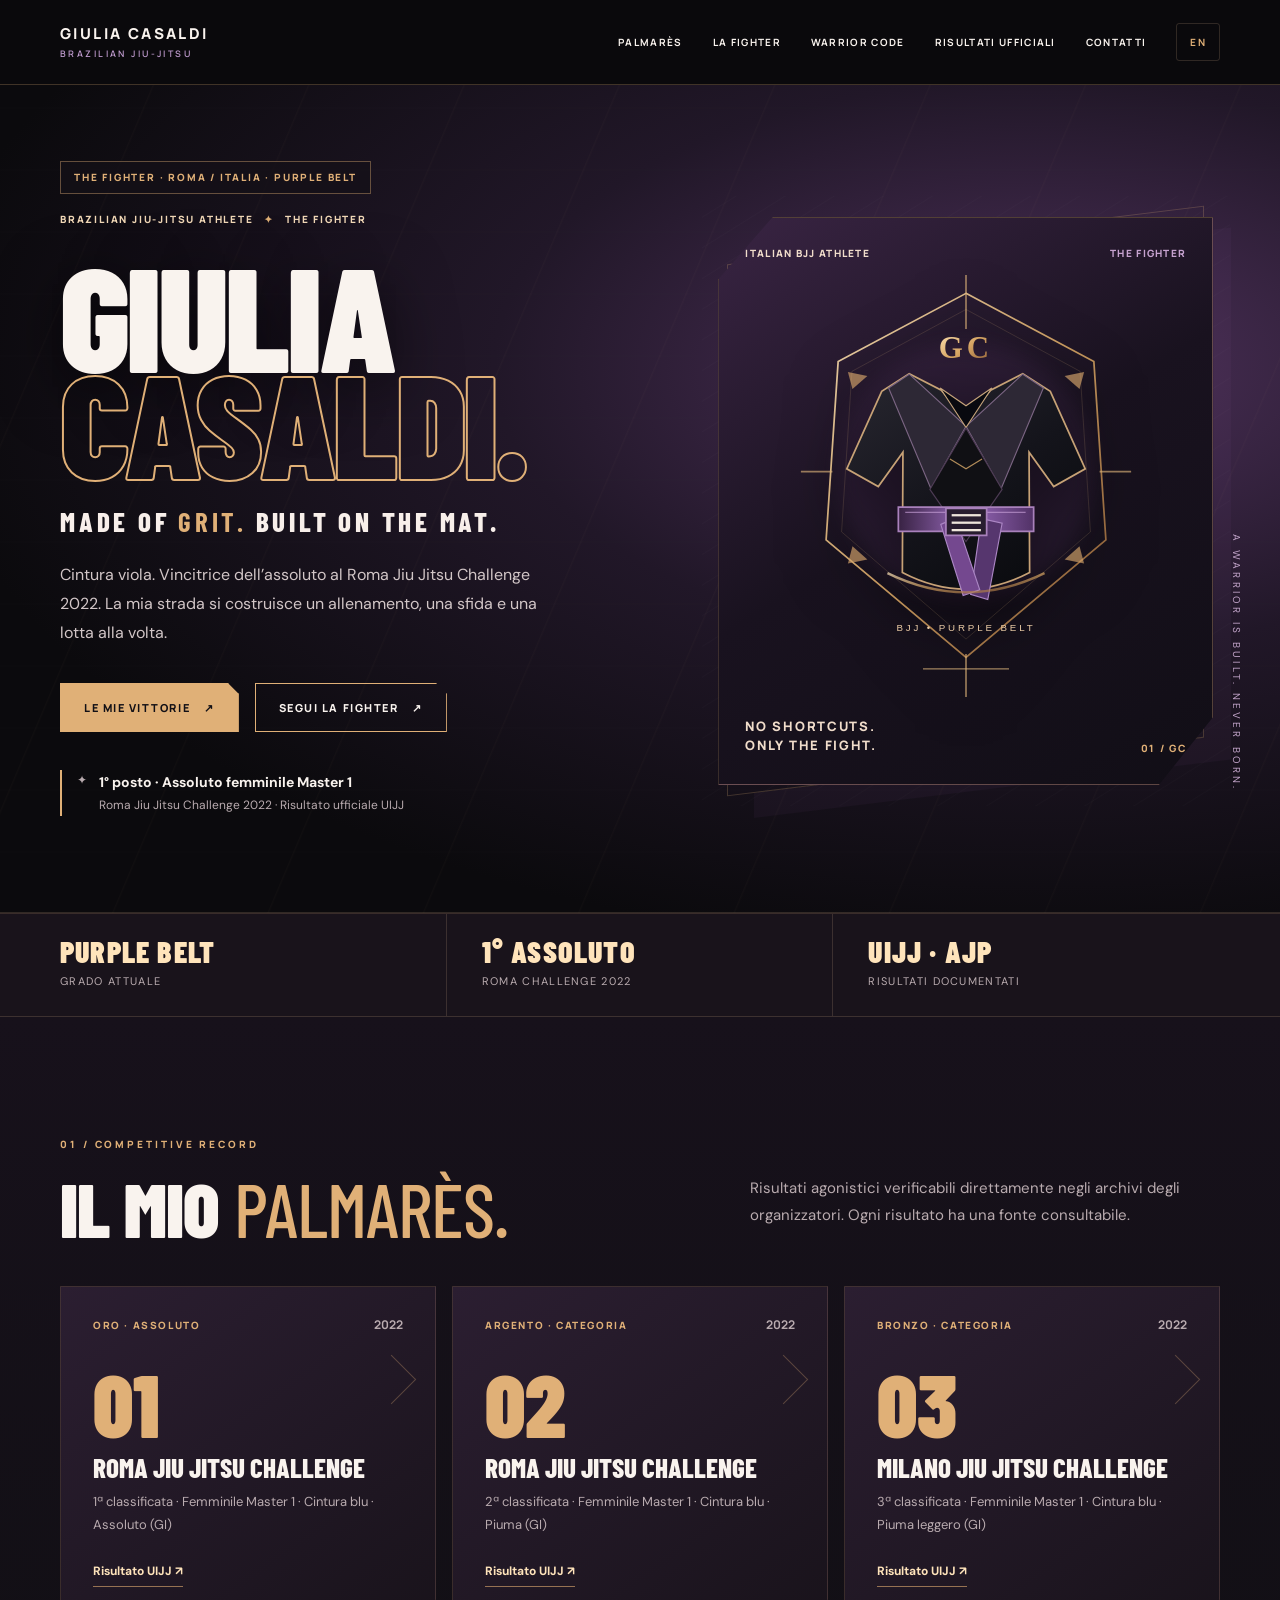
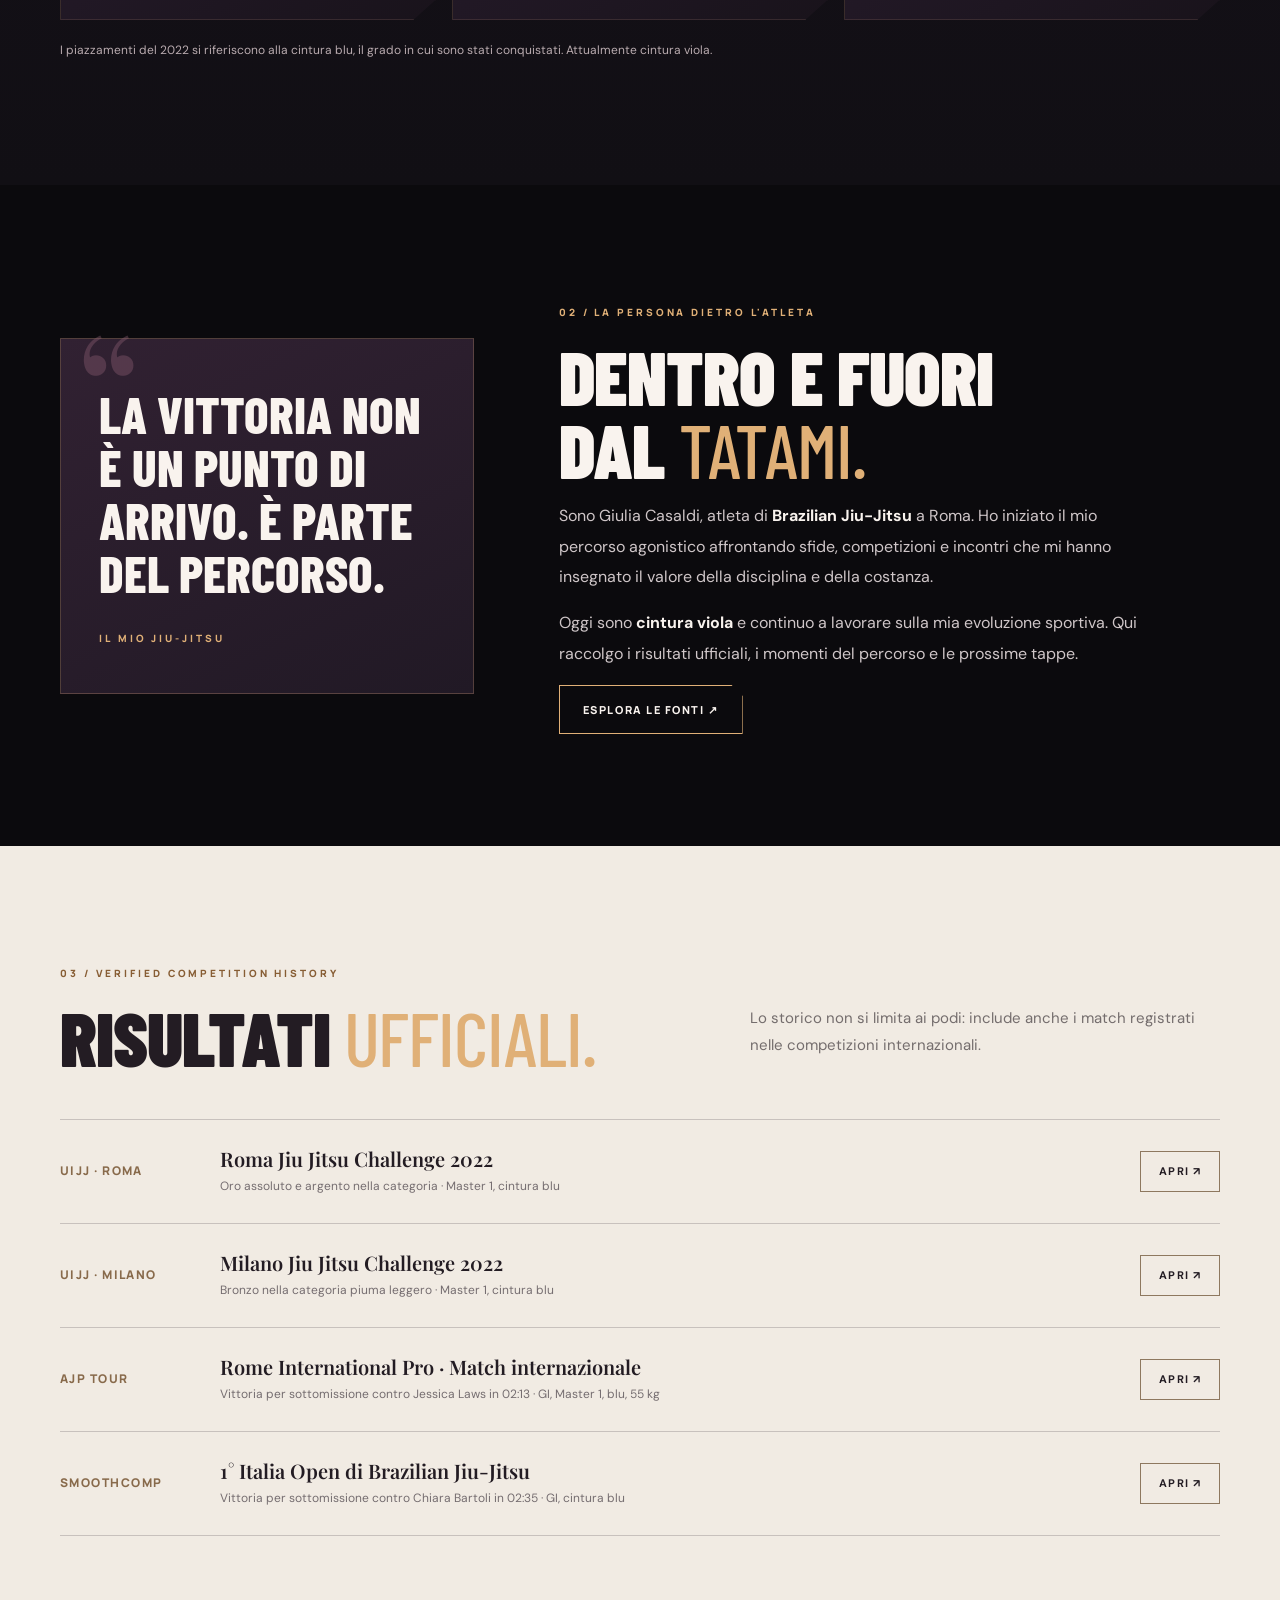
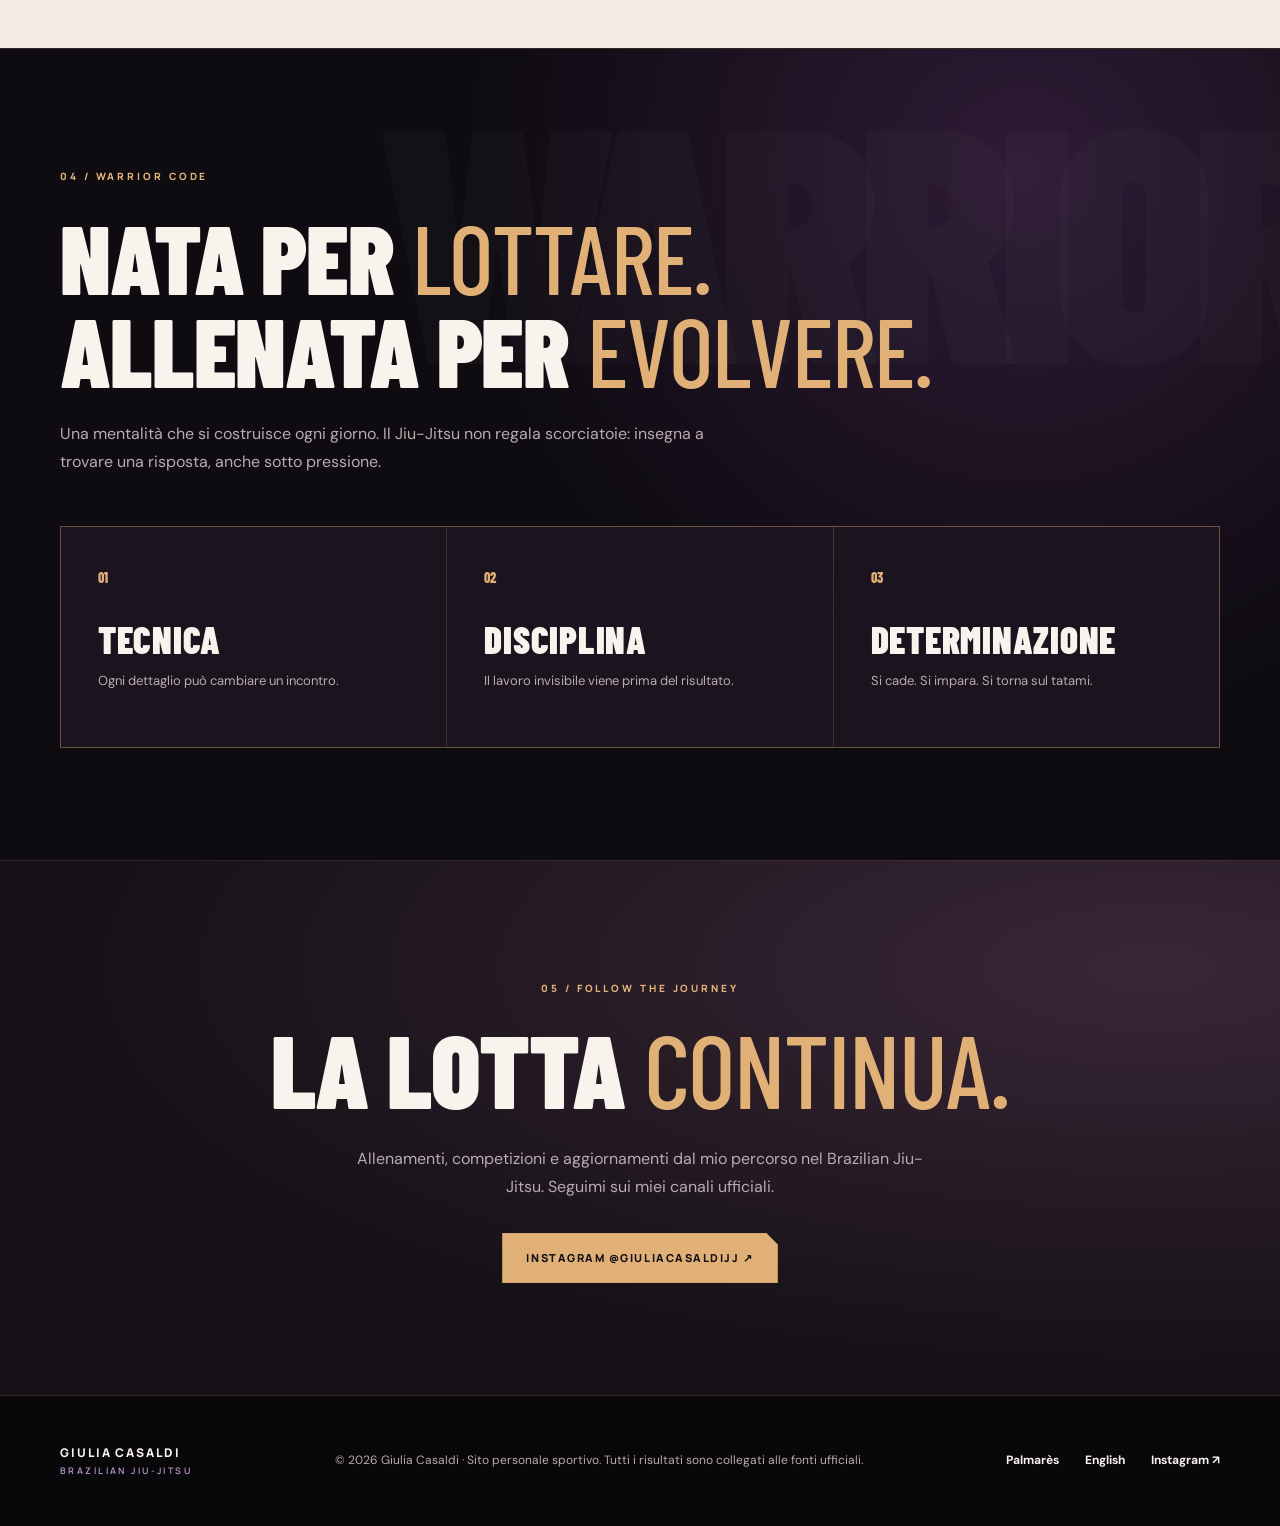
==== index.html @ dc45dd68 "fix: expose English language switch in Italian mobile navigation" ====
<!doctype html>
<html lang="it">
<head>
<meta charset="utf-8">
<meta name="viewport" content="width=device-width,initial-scale=1">
<title>Giulia Casaldi | Atleta e campionessa di Brazilian Jiu-Jitsu (BJJ)</title>
<meta name="description" content="Sito ufficiale di Giulia Casaldi, atleta italiana di Brazilian Jiu-Jitsu, cintura viola. Vincitrice dell'assoluto al Roma Jiu Jitsu Challenge 2022. Risultati UIJJ e AJP.">
<meta name="theme-color" content="#121016">
<meta name="robots" content="index,follow,max-image-preview:large">
<link rel="canonical" href="https://gcasaldi.github.io/giuliacasaldibjj/">
<link rel="alternate" hreflang="it" href="https://gcasaldi.github.io/giuliacasaldibjj/">
<link rel="alternate" hreflang="en" href="https://gcasaldi.github.io/giuliacasaldibjj/en/">
<link rel="alternate" hreflang="x-default" href="https://gcasaldi.github.io/giuliacasaldibjj/">
<meta property="og:type" content="profile">
<meta property="og:locale" content="it_IT">
<meta property="og:site_name" content="Giulia Casaldi | BJJ">
<meta property="og:title" content="Giulia Casaldi — Brazilian Jiu-Jitsu Athlete & Champion">
<meta property="og:description" content="Atleta BJJ • Cintura viola • Vincitrice dell'assoluto Roma Jiu Jitsu Challenge 2022 • Risultati ufficiali UIJJ e AJP.">
<meta property="og:url" content="https://gcasaldi.github.io/giuliacasaldibjj/">
<meta name="twitter:card" content="summary">
<link rel="icon" href="favicon.svg" type="image/svg+xml">
<link rel="stylesheet" href="style.css">
<script type="application/ld+json">
{"@context":"https://schema.org","@type":"Person","name":"Giulia Casaldi","url":"https://gcasaldi.github.io/giuliacasaldibjj/","description":"Atleta italiana di Brazilian Jiu-Jitsu, cintura viola. Prima classificata nella categoria assoluto femminile Master 1 cintura blu al Roma Jiu Jitsu Challenge 2022.","nationality":{"@type":"Country","name":"Italy"},"homeLocation":{"@type":"Place","name":"Roma, Italia"},"knowsAbout":["Brazilian Jiu-Jitsu","BJJ","Grappling"],"sameAs":["https://www.instagram.com/giuliacasaldijj/","https://www.uijj.org/it/elenco-gare/roma-jiu-jitsu-challenge-2022","https://ajptour.com/de/event/522/schedule/matchlist?page=7"]}
</script>
</head>
<body>
<a class="skip" href="#main">Vai al contenuto</a>
<header class="header"><nav class="nav wrap" aria-label="Navigazione principale">
<a class="brand" href="#top" aria-label="Giulia Casaldi, torna all'inizio">GIULIA CASALDI<small>BRAZILIAN JIU-JITSU</small></a>
<div class="navlinks"><a href="#risultati">Palmarès</a><a href="#storia">La fighter</a><a href="#codice">Warrior code</a><a href="#fonti">Risultati ufficiali</a><a href="#contatti">Contatti</a><a href="en/" class="lang" lang="en" aria-label="English version">EN</a></div><details class="mobile-menu"><summary>MENU ☰</summary><div class="mobile-panel"><a href="#risultati">Palmarès</a><a href="#storia">La fighter</a><a href="#codice">Warrior code</a><a href="#fonti">Risultati ufficiali</a><a href="#contatti">Contatti</a><a href="en/" lang="en" aria-label="English version">English</a></div></details>
</nav></header>
<main id="main">
<section class="hero" id="top" aria-labelledby="hero-title"><div class="wrap hero-grid">
<div class="hero-copy"><span class="eyebrow">THE FIGHTER · ROMA / ITALIA · PURPLE BELT</span>
<div class="hero-brow">BRAZILIAN JIU-JITSU ATHLETE <span aria-hidden="true">✦</span> THE FIGHTER</div><h1 id="hero-title">GIULIA<br><em>CASALDI.</em></h1><p class="hero-slogan">MADE OF <strong>GRIT.</strong> BUILT ON THE MAT.</p>
<p class="hero-lead">Cintura viola. Vincitrice dell’assoluto al Roma Jiu Jitsu Challenge 2022. La mia strada si costruisce un allenamento, una sfida e una lotta alla volta.</p>
<div class="cta-row"><a class="btn btn-primary" href="#risultati">LE MIE VITTORIE <span aria-hidden="true">↗</span></a><a class="btn btn-secondary" href="https://www.instagram.com/giuliacasaldijj/" target="_blank" rel="noopener noreferrer">SEGUI LA FIGHTER <span aria-hidden="true">↗</span></a></div>
<div class="hero-proof"><span aria-hidden="true">✦</span><div><strong>1° posto · Assoluto femminile Master 1</strong>Roma Jiu Jitsu Challenge 2022 · Risultato ufficiale UIJJ</div></div>
</div>
<div class="art" aria-label="Emblema illustrato Brazilian Jiu-Jitsu e cintura viola"><div class="art-inner"><div class="art-corner"><span>ITALIAN BJJ ATHLETE</span><span>THE FIGHTER</span></div><img class="crest-img" src="warrior-crest.svg" width="600" height="750" alt="Emblema sportivo illustrato con gi da Jiu-Jitsu, cintura viola e iniziali GC"><div class="art-bottom"><span>NO SHORTCUTS.<br>ONLY THE FIGHT.</span><span>01 / GC</span></div></div><span class="art-caption">A WARRIOR IS BUILT. NEVER BORN.</span></div>
</div></section>
<div class="bar" aria-label="Dati sportivi"><div class="wrap bar-inner"><div class="bar-item"><strong>Purple belt</strong><span>Grado attuale</span></div><div class="bar-item"><strong>1° assoluto</strong><span>Roma Challenge 2022</span></div><div class="bar-item"><strong>UIJJ · AJP</strong><span>Risultati documentati</span></div></div></div>
<section class="section results" id="risultati" aria-labelledby="results-title"><div class="wrap">
<div class="section-head"><div><span class="eyebrow">01 / Competitive record</span><h2 id="results-title">Il mio <em>palmarès.</em></h2></div><p class="section-intro">Risultati agonistici verificabili direttamente negli archivi degli organizzatori. Ogni risultato ha una fonte consultabile.</p></div>
<div class="result-grid">
<article class="result-card"><div class="result-top"><span class="pill">Oro · Assoluto</span><span class="year">2022</span></div><div class="result-number">01</div><h3>Roma Jiu Jitsu Challenge</h3><p>1ª classificata · Femminile Master 1 · Cintura blu · Assoluto (GI)</p><a class="proof-link" target="_blank" rel="noopener noreferrer" href="https://www.uijj.org/it/elenco-gare/roma-jiu-jitsu-challenge-2022">Risultato UIJJ ↗</a></article>
<article class="result-card"><div class="result-top"><span class="pill">Argento · Categoria</span><span class="year">2022</span></div><div class="result-number">02</div><h3>Roma Jiu Jitsu Challenge</h3><p>2ª classificata · Femminile Master 1 · Cintura blu · Piuma (GI)</p><a class="proof-link" target="_blank" rel="noopener noreferrer" href="https://www.uijj.org/it/elenco-gare/roma-jiu-jitsu-challenge-2022">Risultato UIJJ ↗</a></article>
<article class="result-card"><div class="result-top"><span class="pill">Bronzo · Categoria</span><span class="year">2022</span></div><div class="result-number">03</div><h3>Milano Jiu Jitsu Challenge</h3><p>3ª classificata · Femminile Master 1 · Cintura blu · Piuma leggero (GI)</p><a class="proof-link" target="_blank" rel="noopener noreferrer" href="https://www.uijj.org/it/elenco-gare/milano-jiu-jitsu-challenge-2022">Risultato UIJJ ↗</a></article>
</div><p class="note">I piazzamenti del 2022 si riferiscono alla cintura blu, il grado in cui sono stati conquistati. Attualmente cintura viola.</p></div></section>
<section class="section" id="storia" aria-labelledby="story-title"><div class="wrap story-grid">
<div class="quote-block"><blockquote>La vittoria non è un punto di arrivo. È parte del percorso.</blockquote><span class="eyebrow">Il mio Jiu-Jitsu</span></div>
<div class="story-copy"><span class="eyebrow">02 / La persona dietro l'atleta</span><h2 id="story-title">Dentro e fuori<br>dal <em>tatami.</em></h2><p>Sono Giulia Casaldi, atleta di <strong>Brazilian Jiu-Jitsu</strong> a Roma. Ho iniziato il mio percorso agonistico affrontando sfide, competizioni e incontri che mi hanno insegnato il valore della disciplina e della costanza.</p><p>Oggi sono <strong>cintura viola</strong> e continuo a lavorare sulla mia evoluzione sportiva. Qui raccolgo i risultati ufficiali, i momenti del percorso e le prossime tappe.</p><a class="btn btn-secondary" href="#fonti">Esplora le fonti ↗</a></div>
</div></section>
<section class="section evidence" id="fonti" aria-labelledby="sources-title"><div class="wrap">
<div class="section-head"><div><span class="eyebrow">03 / Verified competition history</span><h2 id="sources-title">Risultati <em>ufficiali.</em></h2></div><p class="section-intro">Lo storico non si limita ai podi: include anche i match registrati nelle competizioni internazionali.</p></div>
<div class="source-list">
<div class="source"><span class="source-label">UIJJ · Roma</span><div><h3>Roma Jiu Jitsu Challenge 2022</h3><p>Oro assoluto e argento nella categoria · Master 1, cintura blu</p></div><a href="https://www.uijj.org/it/elenco-gare/roma-jiu-jitsu-challenge-2022" target="_blank" rel="noopener noreferrer" aria-label="Apri classifica ufficiale Roma UIJJ">Apri ↗</a></div>
<div class="source"><span class="source-label">UIJJ · Milano</span><div><h3>Milano Jiu Jitsu Challenge 2022</h3><p>Bronzo nella categoria piuma leggero · Master 1, cintura blu</p></div><a href="https://www.uijj.org/it/elenco-gare/milano-jiu-jitsu-challenge-2022" target="_blank" rel="noopener noreferrer" aria-label="Apri classifica ufficiale Milano UIJJ">Apri ↗</a></div>
<div class="source"><span class="source-label">AJP Tour</span><div><h3>Rome International Pro · Match internazionale</h3><p>Vittoria per sottomissione contro Jessica Laws in 02:13 · GI, Master 1, blu, 55 kg</p></div><a href="https://ajptour.com/de/event/522/schedule/matchlist?page=7" target="_blank" rel="noopener noreferrer" aria-label="Apri match AJP Tour">Apri ↗</a></div>
<div class="source"><span class="source-label">Smoothcomp</span><div><h3>1° Italia Open di Brazilian Jiu-Jitsu</h3><p>Vittoria per sottomissione contro Chiara Bartoli in 02:35 · GI, cintura blu</p></div><a href="https://bjjitalia.smoothcomp.com/en/event/7042/schedule/matchlist" target="_blank" rel="noopener noreferrer" aria-label="Apri incontro Smoothcomp">Apri ↗</a></div>
</div></div></section>
<section class="section warrior-code" id="codice" aria-labelledby="code-title"><div class="wrap"><div class="code-heading"><span class="eyebrow">04 / Warrior code</span><h2 id="code-title">NATA PER <em>LOTTARE.</em><br>ALLENATA PER <em>EVOLVERE.</em></h2><p>Una mentalità che si costruisce ogni giorno. Il Jiu-Jitsu non regala scorciatoie: insegna a trovare una risposta, anche sotto pressione.</p></div><div class="code-grid"><div class="code-card"><span class="code-num">01</span><h3>TECNICA</h3><p>Ogni dettaglio può cambiare un incontro.</p></div><div class="code-card"><span class="code-num">02</span><h3>DISCIPLINA</h3><p>Il lavoro invisibile viene prima del risultato.</p></div><div class="code-card"><span class="code-num">03</span><h3>DETERMINAZIONE</h3><p>Si cade. Si impara. Si torna sul tatami.</p></div></div></div></section>
<section class="section contact" id="contatti" aria-labelledby="contact-title"><div class="wrap"><span class="eyebrow">05 / Follow the journey</span><h2 id="contact-title">LA LOTTA <em>CONTINUA.</em></h2><p>Allenamenti, competizioni e aggiornamenti dal mio percorso nel Brazilian Jiu-Jitsu. Seguimi sui miei canali ufficiali.</p><div class="cta-row"><a class="btn btn-primary" href="https://www.instagram.com/giuliacasaldijj/" target="_blank" rel="noopener noreferrer">Instagram @giuliacasaldijj ↗</a></div></div></section>
</main>
<footer class="footer"><div class="wrap footer-inner"><a class="brand" href="#top">GIULIA CASALDI<small>BRAZILIAN JIU-JITSU</small></a><small>© 2026 Giulia Casaldi · Sito personale sportivo. Tutti i risultati sono collegati alle fonti ufficiali.</small><div class="footer-links"><a href="#risultati">Palmarès</a><a href="en/" lang="en">English</a><a href="https://www.instagram.com/giuliacasaldijj/" target="_blank" rel="noopener noreferrer">Instagram ↗</a></div></div></footer>
</body></html>
---- style.css ----
@import url('https://fonts.googleapis.com/css2?family=DM+Sans:wght@400;500;600;700&family=Manrope:wght@400;500;600;700;800&family=Playfair+Display:ital,wght@0,500;0,600;0,700;1,500;1,600&family=Barlow+Condensed:wght@500;600;700;800;900&display=swap');
:root{--ink:#f5f0e9;--muted:#b5acae;--bg:#121016;--panel:#1c1721;--panel2:#27202b;--accent:#d6a46c;--accent2:#fae2bf;--line:rgba(250,235,217,.14);--black:#111015;--paper:#f4eee7;--wrap:1160px}*{box-sizing:border-box}html{scroll-behavior:smooth;scroll-padding-top:96px}body{margin:0;background:var(--bg);color:var(--ink);font:400 16px/1.75 'DM Sans',sans-serif;-webkit-font-smoothing:antialiased}a{color:inherit;text-decoration:none}a:focus-visible,button:focus-visible{outline:2px solid var(--accent);outline-offset:5px}button{font:inherit}img{max-width:100%;display:block}.wrap{width:min(calc(100% - 64px),var(--wrap));margin-inline:auto}.eyebrow{font:800 10px/1.3 'Manrope',sans-serif;letter-spacing:.29em;text-transform:uppercase;color:var(--accent)}.skip{position:absolute;left:15px;top:-55px;padding:12px;background:var(--paper);color:var(--black);z-index:40}.skip:focus{top:10px}.header{position:relative;z-index:20;border-bottom:1px solid var(--line);background:rgba(18,16,22,.94)}.nav{display:flex;align-items:center;justify-content:space-between;min-height:84px;gap:30px}.brand{font:800 14px/1 'Manrope',sans-serif;letter-spacing:.11em;white-space:nowrap}.brand small{display:block;font-size:9px;font-weight:600;letter-spacing:.27em;margin-top:8px;color:var(--accent)}.navlinks{display:flex;align-items:center;gap:30px;font:700 11px/1.4 'Manrope',sans-serif;letter-spacing:.12em;text-transform:uppercase}.navlinks a{transition:color .2s}.navlinks a:hover,.footer a:hover{color:var(--accent)}.navlinks .lang{border:1px solid var(--line);padding:11px 13px;border-radius:3px;color:var(--accent)}.hero{position:relative;isolation:isolate;overflow:hidden;background:radial-gradient(ellipse at 80% 52%,#312335 0,#161119 54%,#121016 78%)}.hero:after{content:'';position:absolute;bottom:0;left:0;right:0;height:1px;background:var(--line)}.hero-grid{min-height:675px;display:grid;grid-template-columns:1.02fr .98fr;align-items:center;gap:28px;padding-top:52px;padding-bottom:72px}.hero h1{font:600 clamp(62px,7.5vw,116px)/.98 'Playfair Display',Georgia,serif;letter-spacing:-.055em;margin:21px 0 20px}.hero h1 em{font-weight:500;color:var(--accent);font-style:italic}.hero-lead{color:#d4cbca;font-size:17px;max-width:470px;line-height:1.8}.cta-row{display:flex;align-items:center;gap:16px;flex-wrap:wrap;margin-top:35px}.btn{display:inline-flex;align-items:center;justify-content:center;gap:14px;padding:15px 23px;border:1px solid var(--accent);border-radius:3px;font:800 11px/1.4 'Manrope',sans-serif;text-transform:uppercase;letter-spacing:.14em;transition:transform .2s,background .2s,color .2s}.btn:hover{transform:translateY(-2px)}.btn-primary{background:var(--accent);color:var(--black)}.btn-secondary:hover{background:var(--accent);color:var(--black)}.hero-proof{display:flex;gap:12px;align-items:flex-start;margin-top:42px;padding-left:15px;border-left:2px solid var(--accent);font-size:13px;color:var(--muted)}.hero-proof strong{display:block;color:var(--ink);font-weight:700}.art{position:relative;min-height:560px;display:flex;align-items:center;justify-content:center}.art:before{content:'';position:absolute;width:410px;height:410px;border:1px solid rgba(214,164,108,.35);border-radius:50%;box-shadow:0 0 0 42px rgba(214,164,108,.025),0 0 0 85px rgba(214,164,108,.028),0 0 0 128px rgba(214,164,108,.015);transform:rotate(-24deg)}.art:after{content:'';position:absolute;inset:0;background:repeating-linear-gradient(-32deg,transparent 0 24px,rgba(255,255,255,.015) 25px,transparent 26px);z-index:-1}.art-inner{z-index:1;position:relative;display:grid;place-items:center;width:min(100%,410px);height:460px;border:1px solid var(--line);background:linear-gradient(142deg,rgba(91,61,78,.3),rgba(32,23,37,.7));box-shadow:25px 25px 70px rgba(0,0,0,.2)}.art-inner .gc{font:500 clamp(145px,16vw,230px)/1 'Playfair Display',serif;letter-spacing:-.14em;color:#d6a46c;text-shadow:0 25px 60px rgba(0,0,0,.34);transform:translateX(-12px)}.art-inner .gi{position:absolute;top:20px;left:22px;font:700 10px/1.4 'Manrope',sans-serif;letter-spacing:.25em;color:var(--accent2)}.art-inner .belt{position:absolute;bottom:28px;width:75%;height:16px;background:linear-gradient(90deg,#53346c 0%,#80589f 43%,#6b4485 80%,#302034 80%);box-shadow:0 9px 20px #0007;transform:rotate(-11deg)}.art-caption{position:absolute;right:-16px;bottom:26px;writing-mode:vertical-rl;text-transform:uppercase;letter-spacing:.31em;color:var(--muted);font-size:10px}.bar{border-bottom:1px solid var(--line);background:#17131a}.bar-inner{min-height:98px;display:grid;grid-template-columns:repeat(3,1fr);align-items:center}.bar-item{padding:22px 35px;border-right:1px solid var(--line)}.bar-item:first-child{padding-left:0}.bar-item:last-child{border:0}.bar-item strong{font:600 23px/1.1 'Playfair Display',serif;display:block;color:var(--accent2)}.bar-item span{font-size:11px;letter-spacing:.12em;text-transform:uppercase;color:var(--muted)}.section{padding:112px 0}.section-head{display:flex;justify-content:space-between;align-items:end;gap:24px;margin-bottom:42px}.section h2{font:600 clamp(42px,5.4vw,73px)/1.12 'Playfair Display',serif;letter-spacing:-.037em;margin:14px 0 0}.section h2 em{color:var(--accent);font-weight:500}.section-intro{max-width:470px;color:var(--muted);font-size:15px;line-height:1.8}.results{background:#1a151d}.result-grid{display:grid;grid-template-columns:repeat(3,1fr);gap:16px}.result-card{position:relative;display:flex;flex-direction:column;min-height:328px;padding:32px;background:linear-gradient(145deg,#2b202e,#201922);border:1px solid var(--line);transition:transform .2s,border-color .2s}.result-card:hover{transform:translateY(-5px);border-color:rgba(214,164,108,.6)}.result-top{display:flex;align-items:center;justify-content:space-between;gap:15px}.pill{font:800 10px/1 'Manrope',sans-serif;text-transform:uppercase;letter-spacing:.16em;color:var(--accent)}.year{color:var(--muted);font:700 12px/1 'Manrope',sans-serif}.result-number{font:600 66px/.95 'Playfair Display',serif;color:var(--accent);margin:35px 0 12px}.result-card h3{font:600 24px/1.28 'Playfair Display',serif;margin:0 0 10px}.result-card p{font-size:13px;color:var(--muted);margin:0 0 24px}.proof-link{margin-top:auto;align-self:flex-start;border-bottom:1px solid rgba(214,164,108,.65);padding-bottom:4px;color:var(--accent2);font-size:12px;font-weight:700}.proof-link:hover{color:#fff}.note{font-size:12px;color:var(--muted);margin-top:20px}.story-grid{display:grid;grid-template-columns:.77fr 1.23fr;gap:85px;align-items:center}.quote-block{padding:48px 38px;border:1px solid var(--line);background:linear-gradient(155deg,#312132,#211925);position:relative}.quote-block:before{content:'“';font:160px/1 'Playfair Display',serif;position:absolute;top:-34px;left:14px;color:#8b5e72;opacity:.4}.quote-block blockquote{font:italic 500 clamp(30px,3.5vw,46px)/1.28 'Playfair Display',serif;margin:0;position:relative}.quote-block .eyebrow{display:block;margin-top:32px}.story-copy p{font-size:16px;line-height:1.9;color:#cfc6c8;max-width:580px}.story-copy strong{color:var(--ink)}.evidence{background:var(--paper);color:#231c23}.evidence .eyebrow{color:#875d34}.evidence .section-intro{color:#746d6d}.source-list{margin:45px 0 0;border-top:1px solid rgba(38,29,38,.2)}.source{display:grid;grid-template-columns:135px 1fr auto;align-items:center;gap:25px;padding:26px 0;border-bottom:1px solid rgba(38,29,38,.2)}.source .source-label{color:#886a4b;font:800 12px/1.4 'Manrope',sans-serif;letter-spacing:.12em;text-transform:uppercase}.source h3{font:600 20px/1.3 'Playfair Display',serif;margin:0 0 4px}.source p{color:#756d70;font-size:12px;margin:0}.source a{border:1px solid #8e785f;padding:10px 18px;font-size:11px;font-weight:700;text-transform:uppercase;letter-spacing:.1em}.source a:hover{background:#252027;color:white}.contact{position:relative;background:radial-gradient(ellipse at 90% 20%,#392636,#151116 68%);text-align:center}.contact h2{font-size:clamp(48px,7vw,92px);max-width:820px;margin:18px auto 27px}.contact p{color:var(--muted);max-width:600px;margin:0 auto 32px}.contact .cta-row{justify-content:center;margin-top:0}.footer{border-top:1px solid var(--line);background:#100e12}.footer-inner{min-height:130px;display:flex;align-items:center;justify-content:space-between;gap:25px}.footer small{font-size:12px;color:var(--muted)}.footer-links{display:flex;gap:26px;font-size:12px;font-weight:700}.footer .brand{font-size:12px}.footer .brand small{margin-top:7px}.breadcrumbs{display:none}@media(min-width:1000px){.hero-copy{padding-bottom:25px}}@media(max-width:1000px){.navlinks{gap:15px}.hero-grid{min-height:unset;grid-template-columns:1fr 1fr}.art{min-height:430px}.art:before{width:310px;height:310px}.art-inner{height:360px}.result-card{padding:24px}.story-grid{gap:40px}}@media(max-width:760px){.wrap{width:min(calc(100% - 36px),var(--wrap))}.nav{min-height:73px}.navlinks{gap:10px}.navlinks a:not(.lang){display:none}.hero-grid{grid-template-columns:1fr;padding:62px 0 55px;gap:38px}.hero h1{font-size:clamp(62px,14vw,92px)}.hero-lead{font-size:16px}.hero-proof{margin-top:26px}.art{min-height:335px}.art:before{width:260px;height:260px}.art-inner{height:310px;width:min(86%,340px)}.art-inner .gc{font-size:155px}.art-caption{right:0}.bar-inner{grid-template-columns:1fr 1fr}.bar-item{padding:18px 16px}.bar-item:nth-child(2){border:0}.bar-item:last-child{grid-column:span 2;padding-left:0;border-top:1px solid var(--line)}.bar-item strong{font-size:20px}.section{padding:78px 0}.section-head{display:block}.section-intro{margin-top:18px}.result-grid{grid-template-columns:1fr}.result-card{min-height:275px}.result-number{margin:25px 0 8px}.story-grid{grid-template-columns:1fr}.quote-block{padding:38px 28px}.source{grid-template-columns:1fr auto;gap:10px}.source-label{grid-column:1/-1}.source h3{font-size:18px}.source a{padding:10px}.footer-inner{display:grid;justify-items:start;gap:20px;padding:30px 0}}@media(prefers-reduced-motion:reduce){html{scroll-behavior:auto}*,*:before,*:after{transition-duration:.01ms!important;animation-duration:.01ms!important}}
/* WARRIOR EDITION — original cinematic BJJ identity */
:root{--bg:#0b0a0d;--panel:#18131b;--panel2:#211827;--accent:#e0b077;--accent2:#ffe4bb;--ink:#f9f3ee;--muted:#b9abaf;--paper:#f1ebe3;--line:rgba(236,196,154,.17)}
body{background:var(--bg)}.header{background:rgba(11,10,13,.96);border-bottom:1px solid rgba(224,176,119,.25);backdrop-filter:blur(14px)}
.brand{font-size:15px;letter-spacing:.16em}.brand small{font-size:9px;color:#be9acd}.navlinks a{font-size:10px}
.hero{background:radial-gradient(ellipse at 81% 34%,#4e315b 0%,#211728 37%,#0b0a0d 76%);min-height:730px}
.hero:before{content:"";position:absolute;inset:0;z-index:-1;opacity:.28;background:repeating-linear-gradient(113deg,transparent 0 140px,rgba(234,196,144,.09) 141px,transparent 143px),repeating-linear-gradient(0deg,transparent 0 60px,rgba(255,255,255,.03) 61px,transparent 62px);pointer-events:none}
.hero-grid{grid-template-columns:1.07fr .93fr;min-height:710px;gap:24px;padding-top:76px;padding-bottom:72px}.hero-copy{position:relative;z-index:2}
.hero .eyebrow{display:inline-block;padding:9px 13px;border:1px solid rgba(224,176,119,.4);background:rgba(20,17,23,.7);letter-spacing:.18em}
.hero-brow{font:800 10px/1.5 'Manrope',sans-serif;letter-spacing:.18em;color:#f1d8b7;margin-top:18px}.hero-brow span{padding:0 7px;color:var(--accent)}
.hero h1{font:900 clamp(94px,11.5vw,159px)/.73 'Barlow Condensed',Impact,sans-serif;letter-spacing:-.025em;margin:34px 0 31px;text-shadow:0 14px 65px #0009}
.hero h1 em{font-style:normal;font-weight:900;color:transparent;-webkit-text-stroke:2px #e0b077;text-shadow:none}
.hero-slogan{font:800 clamp(19px,2.1vw,29px)/1.1 'Barlow Condensed',Impact,sans-serif;letter-spacing:.14em;color:#f8efea;margin:0 0 25px}.hero-slogan strong{color:var(--accent)}
.hero-lead{max-width:490px;font-size:16px;line-height:1.8;color:#d2c6c7;margin-top:0}
.btn{border-radius:0;padding:16px 23px;clip-path:polygon(0 0,calc(100% - 11px) 0,100% 11px,100% 100%,0 100%)}.btn-primary{background:var(--accent);color:#121016}
.hero-proof{margin-top:38px;font-size:12px}.hero-proof strong{font-size:14px}
.art{min-height:610px;transform:translateX(10px)}.art:before{width:min(95%,475px);height:530px;transform:skewY(-7deg);border:1px solid rgba(224,176,119,.23);border-radius:0;box-shadow:27px 25px 0 rgba(154,100,175,.05)}
.art-inner{position:relative;width:min(100%,495px);height:568px;padding:28px 26px;display:flex;flex-direction:column;justify-content:space-between;align-items:stretch;clip-path:polygon(11% 0,100% 0,100% 88%,89% 100%,0 100%,0 11%);background:linear-gradient(148deg,#392443,#19121f 48%,#110e16);border:1px solid rgba(224,176,119,.3);overflow:hidden}
.art-inner:before{content:"FIGHTER";position:absolute;left:-20px;bottom:80px;font:900 155px/.8 'Barlow Condensed',sans-serif;letter-spacing:-.04em;transform:rotate(-90deg) translateX(40%);transform-origin:bottom left;color:rgba(255,255,255,.045)}
.art-corner,.art-bottom{display:flex;align-items:flex-start;justify-content:space-between;gap:15px;width:100%;position:relative;z-index:2;font:800 10px/1.5 'Manrope',sans-serif;letter-spacing:.13em;color:#f1ddcb}
.art-corner span:last-child{color:#c6a2cf}.art-bottom{align-items:end;font-size:13px}.art-bottom span:last-child{color:var(--accent);white-space:nowrap;font-size:10px}
.crest-img{width:100%;height:430px;object-fit:contain;position:relative;z-index:1;margin:-25px auto -20px;filter:drop-shadow(0 18px 25px #0009)}
.art-caption{right:-15px;bottom:15px;color:#c2a4c9}
.bar{background:#19131b;border-top:1px solid rgba(224,176,119,.16)}.bar-item strong{font:900 30px/1 'Barlow Condensed',Impact,sans-serif;text-transform:uppercase;letter-spacing:.04em}
.section h2{font:900 clamp(50px,5.9vw,82px)/.97 'Barlow Condensed',Impact,sans-serif;text-transform:uppercase;letter-spacing:-.012em}.section h2 em{font-style:normal;color:var(--accent)}
.results{background:linear-gradient(180deg,#17111b,#110f14)}.result-card{background:linear-gradient(145deg,#2b1e31,#19131b);border-color:rgba(224,176,119,.16);clip-path:polygon(0 0,100% 0,100% 94%,94% 100%,0 100%)}.result-number{font:900 88px/.85 'Barlow Condensed',sans-serif}.result-card h3{font:800 27px/1.05 'Barlow Condensed',sans-serif;text-transform:uppercase}.result-card:before{content:"";position:absolute;right:26px;top:75px;width:34px;height:34px;border-right:1px solid rgba(224,176,119,.3);border-top:1px solid rgba(224,176,119,.3);transform:rotate(45deg)}
.quote-block{border-color:rgba(224,176,119,.24)}.quote-block blockquote{font:800 clamp(35px,4vw,55px)/1.04 'Barlow Condensed',Impact,sans-serif;text-transform:uppercase}
.warrior-code{position:relative;overflow:hidden;background:radial-gradient(circle at 80% 15%,rgba(113,60,129,.32),transparent 45%),#0e0b11;border-block:1px solid rgba(224,176,119,.16)}
.warrior-code:before{content:"WARRIOR";position:absolute;right:-4%;top:2%;font:900 clamp(160px,26vw,370px)/1 'Barlow Condensed',sans-serif;letter-spacing:-.07em;color:rgba(255,255,255,.018);pointer-events:none}
.code-heading{position:relative;z-index:1}.code-heading h2{font-size:clamp(55px,7.5vw,102px);margin-top:21px}.code-heading p{color:var(--muted);max-width:650px;margin:24px 0 50px}
.code-grid{display:grid;grid-template-columns:repeat(3,1fr);gap:1px;background:rgba(224,176,119,.24);border:1px solid rgba(224,176,119,.24)}
.code-card{background:#1b141e;padding:37px;min-height:220px}.code-num{color:var(--accent);font:800 14px/1 'Barlow Condensed',sans-serif}.code-card h3{font:900 37px/1 'Barlow Condensed',Impact,sans-serif;letter-spacing:.02em;margin:29px 0 12px}.code-card p{font-size:13px;color:var(--muted);margin:0}
.contact h2{font-size:clamp(55px,8vw,112px);max-width:850px}.footer{background:#080709}
.mobile-menu{display:none}
@media(max-width:1000px){.hero h1{font-size:clamp(94px,12vw,137px)}.art{min-height:510px}.art-inner{height:490px}.crest-img{height:355px}.art:before{height:430px}.hero-grid{min-height:630px}.art-corner{font-size:8px}.art-caption{right:0}}
@media(max-width:760px){.hero{min-height:0}.hero-grid{grid-template-columns:1fr;min-height:0;padding:56px 0 48px;gap:15px}.hero h1{font-size:clamp(87px,18vw,139px);margin:26px 0 27px}.hero-brow{font-size:9px}.hero-slogan{font-size:clamp(19px,5.6vw,27px)}.art{transform:none;min-height:400px}.art-inner{width:min(92%,385px);height:410px;padding:23px}.art:before{height:345px;width:83%}.crest-img{height:295px;margin:-14px auto}.art-caption{right:0;font-size:8px}.bar-item strong{font-size:27px}.section h2{font-size:clamp(54px,12vw,80px)}.code-heading h2{font-size:clamp(52px,11vw,77px)}.code-grid{grid-template-columns:1fr}.code-card{min-height:0;padding:27px}.code-card h3{margin:9px 0;font-size:31px}.contact h2{font-size:clamp(55px,12vw,85px)}
.mobile-menu{display:block;margin-left:auto;position:relative}.mobile-menu summary{list-style:none;border:1px solid var(--line);padding:10px 12px;font:800 10px/1.5 'Manrope',sans-serif;letter-spacing:.12em;cursor:pointer}.mobile-menu summary::-webkit-details-marker{display:none}.mobile-panel{position:absolute;right:0;top:calc(100% + 12px);min-width:235px;z-index:50;display:flex;flex-direction:column;background:#1c1521;border:1px solid rgba(224,176,119,.3);box-shadow:0 20px 45px #0009}.mobile-panel a{padding:12px 18px;border-bottom:1px solid var(--line);font:700 12px/1.4 'DM Sans',sans-serif}.mobile-panel a:last-child{border:0}.navlinks .lang{margin-left:auto;font-size:10px}}
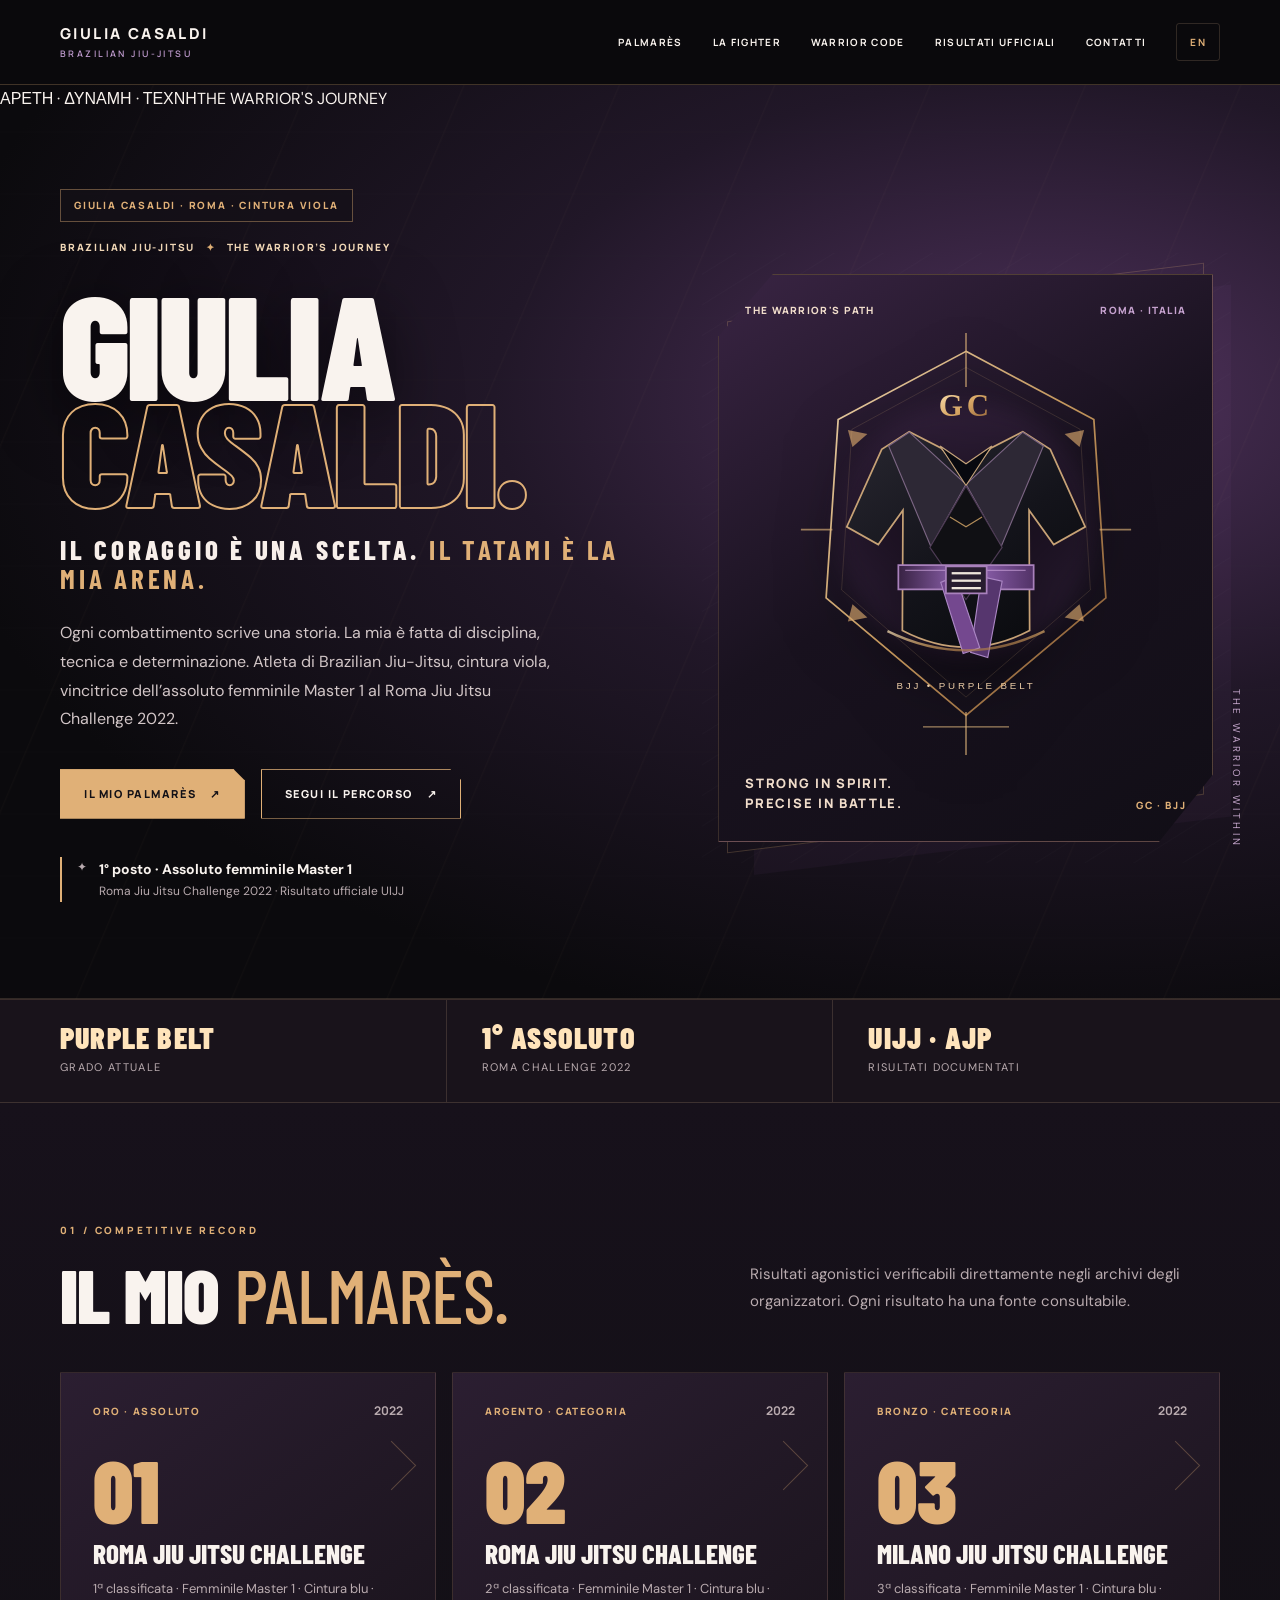
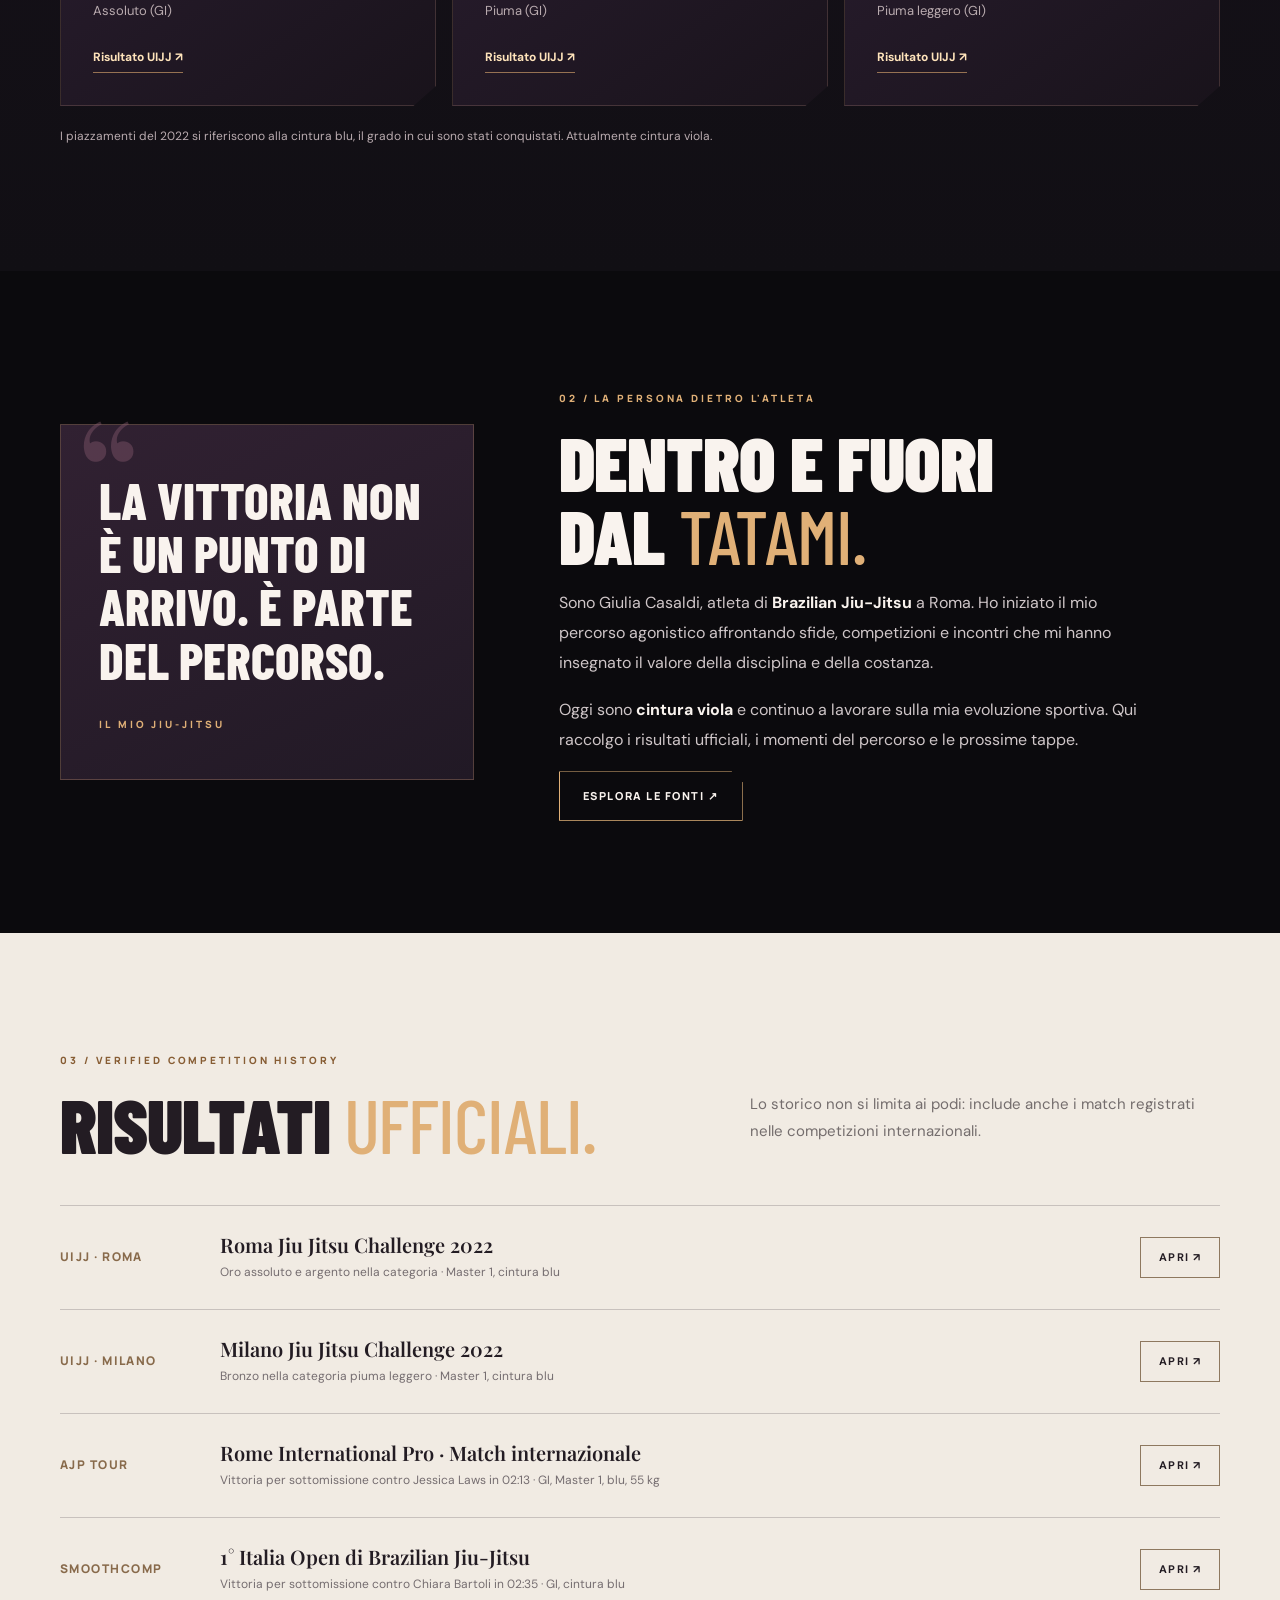
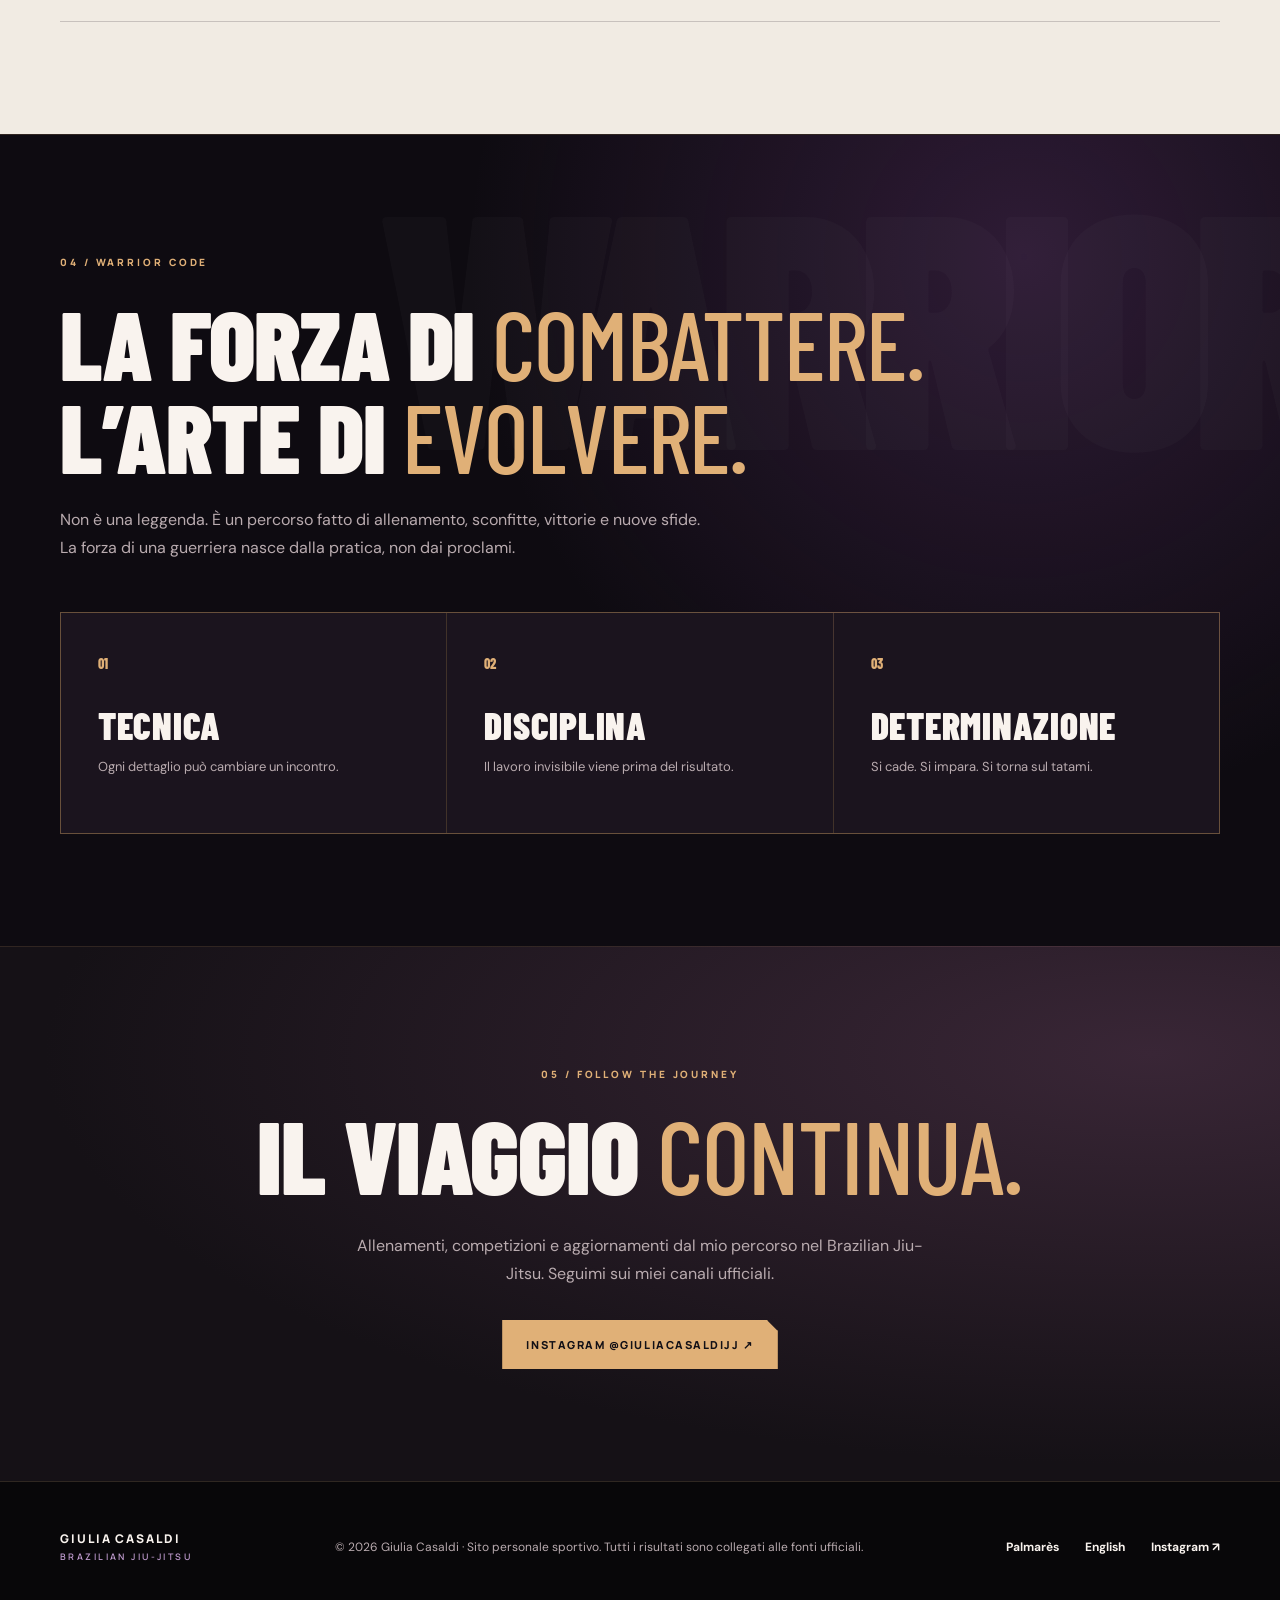
==== commit 0dae22ca: "design: Greek epic warrior BJJ story and temple-inspired hero" ====
--- a/index.html
+++ b/index.html
@@ -5,7 +5,7 @@
 <meta name="viewport" content="width=device-width,initial-scale=1">
 <title>Giulia Casaldi | Atleta e campionessa di Brazilian Jiu-Jitsu (BJJ)</title>
 <meta name="description" content="Sito ufficiale di Giulia Casaldi, atleta italiana di Brazilian Jiu-Jitsu, cintura viola. Vincitrice dell'assoluto al Roma Jiu Jitsu Challenge 2022. Risultati UIJJ e AJP.">
-<meta name="theme-color" content="#121016">
+<meta name="theme-color" content="#131a21">
 <meta name="robots" content="index,follow,max-image-preview:large">
 <link rel="canonical" href="https://gcasaldi.github.io/giuliacasaldibjj/">
 <link rel="alternate" hreflang="it" href="https://gcasaldi.github.io/giuliacasaldibjj/">
@@ -28,17 +28,17 @@
 <a class="skip" href="#main">Vai al contenuto</a>
 <header class="header"><nav class="nav wrap" aria-label="Navigazione principale">
 <a class="brand" href="#top" aria-label="Giulia Casaldi, torna all'inizio">GIULIA CASALDI<small>BRAZILIAN JIU-JITSU</small></a>
-<div class="navlinks"><a href="#risultati">Palmarès</a><a href="#storia">La fighter</a><a href="#codice">Warrior code</a><a href="#fonti">Risultati ufficiali</a><a href="#contatti">Contatti</a><a href="en/" class="lang" lang="en" aria-label="English version">EN</a></div><details class="mobile-menu"><summary>MENU ☰</summary><div class="mobile-panel"><a href="#risultati">Palmarès</a><a href="#storia">La fighter</a><a href="#codice">Warrior code</a><a href="#fonti">Risultati ufficiali</a><a href="#contatti">Contatti</a><a href="en/" lang="en" aria-label="English version">English</a></div></details>
+<div class="navlinks"><a href="#risultati">Palmarès</a><a href="#storia">La fighter</a><a href="#codice">Warrior code</a><a href="#fonti">Risultati ufficiali</a><a href="#contatti">Contatti</a><a href="en/" class="lang" lang="en" aria-label="English version">EN</a></div><details class="mobile-menu"><summary>MENU ☰</summary><div class="mobile-panel"><a href="#risultati">Palmarès</a><a href="#storia">La fighter</a><a href="#codice">Warrior code</a><a href="#fonti">Risultati ufficiali</a><a href="#contatti">Contatti</a></div></details>
 </nav></header>
 <main id="main">
-<section class="hero" id="top" aria-labelledby="hero-title"><div class="wrap hero-grid">
-<div class="hero-copy"><span class="eyebrow">THE FIGHTER · ROMA / ITALIA · PURPLE BELT</span>
-<div class="hero-brow">BRAZILIAN JIU-JITSU ATHLETE <span aria-hidden="true">✦</span> THE FIGHTER</div><h1 id="hero-title">GIULIA<br><em>CASALDI.</em></h1><p class="hero-slogan">MADE OF <strong>GRIT.</strong> BUILT ON THE MAT.</p>
-<p class="hero-lead">Cintura viola. Vincitrice dell’assoluto al Roma Jiu Jitsu Challenge 2022. La mia strada si costruisce un allenamento, una sfida e una lotta alla volta.</p>
-<div class="cta-row"><a class="btn btn-primary" href="#risultati">LE MIE VITTORIE <span aria-hidden="true">↗</span></a><a class="btn btn-secondary" href="https://www.instagram.com/giuliacasaldijj/" target="_blank" rel="noopener noreferrer">SEGUI LA FIGHTER <span aria-hidden="true">↗</span></a></div>
+<section class="hero odyssey-hero" id="top" aria-labelledby="hero-title"><div class="hero-chapter" aria-hidden="true"><span>ΑΡΕΤΗ · ΔΥΝΑΜΗ · ΤΕΧΝΗ</span><span>THE WARRIOR'S JOURNEY</span></div><div class="wrap hero-grid">
+<div class="hero-copy"><span class="eyebrow">GIULIA CASALDI · ROMA · CINTURA VIOLA</span>
+<div class="hero-brow">BRAZILIAN JIU-JITSU <span aria-hidden="true">✦</span> THE WARRIOR’S JOURNEY</div><h1 id="hero-title">GIULIA<br><em>CASALDI.</em></h1><p class="hero-slogan">IL CORAGGIO È UNA SCELTA. <strong>IL TATAMI È LA MIA ARENA.</strong></p>
+<p class="hero-lead">Ogni combattimento scrive una storia. La mia è fatta di disciplina, tecnica e determinazione. Atleta di Brazilian Jiu-Jitsu, cintura viola, vincitrice dell’assoluto femminile Master 1 al Roma Jiu Jitsu Challenge 2022.</p>
+<div class="cta-row"><a class="btn btn-primary" href="#risultati">IL MIO PALMARÈS <span aria-hidden="true">↗</span></a><a class="btn btn-secondary" href="https://www.instagram.com/giuliacasaldijj/" target="_blank" rel="noopener noreferrer">SEGUI IL PERCORSO <span aria-hidden="true">↗</span></a></div>
 <div class="hero-proof"><span aria-hidden="true">✦</span><div><strong>1° posto · Assoluto femminile Master 1</strong>Roma Jiu Jitsu Challenge 2022 · Risultato ufficiale UIJJ</div></div>
 </div>
-<div class="art" aria-label="Emblema illustrato Brazilian Jiu-Jitsu e cintura viola"><div class="art-inner"><div class="art-corner"><span>ITALIAN BJJ ATHLETE</span><span>THE FIGHTER</span></div><img class="crest-img" src="warrior-crest.svg" width="600" height="750" alt="Emblema sportivo illustrato con gi da Jiu-Jitsu, cintura viola e iniziali GC"><div class="art-bottom"><span>NO SHORTCUTS.<br>ONLY THE FIGHT.</span><span>01 / GC</span></div></div><span class="art-caption">A WARRIOR IS BUILT. NEVER BORN.</span></div>
+<div class="art" aria-label="Emblema BJJ su uno scenario illustrato ispirato all'antica Grecia"><div class="art-inner"><div class="art-corner"><span>THE WARRIOR'S PATH</span><span>ROMA · ITALIA</span></div><div class="greek-medallion"><span class="medallion-orbit" aria-hidden="true"></span><img class="crest-img" src="warrior-crest.svg" width="600" height="750" alt="Emblema sportivo illustrato originale con gi da Brazilian Jiu-Jitsu e cintura viola"></div><div class="art-bottom"><span>STRONG IN SPIRIT.<br>PRECISE IN BATTLE.</span><span>GC · BJJ</span></div></div><span class="art-caption">THE WARRIOR WITHIN</span></div>
 </div></section>
 <div class="bar" aria-label="Dati sportivi"><div class="wrap bar-inner"><div class="bar-item"><strong>Purple belt</strong><span>Grado attuale</span></div><div class="bar-item"><strong>1° assoluto</strong><span>Roma Challenge 2022</span></div><div class="bar-item"><strong>UIJJ · AJP</strong><span>Risultati documentati</span></div></div></div>
 <section class="section results" id="risultati" aria-labelledby="results-title"><div class="wrap">
@@ -60,8 +60,8 @@
 <div class="source"><span class="source-label">AJP Tour</span><div><h3>Rome International Pro · Match internazionale</h3><p>Vittoria per sottomissione contro Jessica Laws in 02:13 · GI, Master 1, blu, 55 kg</p></div><a href="https://ajptour.com/de/event/522/schedule/matchlist?page=7" target="_blank" rel="noopener noreferrer" aria-label="Apri match AJP Tour">Apri ↗</a></div>
 <div class="source"><span class="source-label">Smoothcomp</span><div><h3>1° Italia Open di Brazilian Jiu-Jitsu</h3><p>Vittoria per sottomissione contro Chiara Bartoli in 02:35 · GI, cintura blu</p></div><a href="https://bjjitalia.smoothcomp.com/en/event/7042/schedule/matchlist" target="_blank" rel="noopener noreferrer" aria-label="Apri incontro Smoothcomp">Apri ↗</a></div>
 </div></div></section>
-<section class="section warrior-code" id="codice" aria-labelledby="code-title"><div class="wrap"><div class="code-heading"><span class="eyebrow">04 / Warrior code</span><h2 id="code-title">NATA PER <em>LOTTARE.</em><br>ALLENATA PER <em>EVOLVERE.</em></h2><p>Una mentalità che si costruisce ogni giorno. Il Jiu-Jitsu non regala scorciatoie: insegna a trovare una risposta, anche sotto pressione.</p></div><div class="code-grid"><div class="code-card"><span class="code-num">01</span><h3>TECNICA</h3><p>Ogni dettaglio può cambiare un incontro.</p></div><div class="code-card"><span class="code-num">02</span><h3>DISCIPLINA</h3><p>Il lavoro invisibile viene prima del risultato.</p></div><div class="code-card"><span class="code-num">03</span><h3>DETERMINAZIONE</h3><p>Si cade. Si impara. Si torna sul tatami.</p></div></div></div></section>
-<section class="section contact" id="contatti" aria-labelledby="contact-title"><div class="wrap"><span class="eyebrow">05 / Follow the journey</span><h2 id="contact-title">LA LOTTA <em>CONTINUA.</em></h2><p>Allenamenti, competizioni e aggiornamenti dal mio percorso nel Brazilian Jiu-Jitsu. Seguimi sui miei canali ufficiali.</p><div class="cta-row"><a class="btn btn-primary" href="https://www.instagram.com/giuliacasaldijj/" target="_blank" rel="noopener noreferrer">Instagram @giuliacasaldijj ↗</a></div></div></section>
+<section class="section warrior-code" id="codice" aria-labelledby="code-title"><div class="wrap"><div class="code-heading"><span class="eyebrow">04 / Warrior code</span><h2 id="code-title">LA FORZA DI <em>COMBATTERE.</em><br>L’ARTE DI <em>EVOLVERE.</em></h2><p>Non è una leggenda. È un percorso fatto di allenamento, sconfitte, vittorie e nuove sfide. La forza di una guerriera nasce dalla pratica, non dai proclami.</p></div><div class="code-grid"><div class="code-card"><span class="code-num">01</span><h3>TECNICA</h3><p>Ogni dettaglio può cambiare un incontro.</p></div><div class="code-card"><span class="code-num">02</span><h3>DISCIPLINA</h3><p>Il lavoro invisibile viene prima del risultato.</p></div><div class="code-card"><span class="code-num">03</span><h3>DETERMINAZIONE</h3><p>Si cade. Si impara. Si torna sul tatami.</p></div></div></div></section>
+<section class="section contact" id="contatti" aria-labelledby="contact-title"><div class="wrap"><span class="eyebrow">05 / Follow the journey</span><h2 id="contact-title">IL VIAGGIO <em>CONTINUA.</em></h2><p>Allenamenti, competizioni e aggiornamenti dal mio percorso nel Brazilian Jiu-Jitsu. Seguimi sui miei canali ufficiali.</p><div class="cta-row"><a class="btn btn-primary" href="https://www.instagram.com/giuliacasaldijj/" target="_blank" rel="noopener noreferrer">Instagram @giuliacasaldijj ↗</a></div></div></section>
 </main>
 <footer class="footer"><div class="wrap footer-inner"><a class="brand" href="#top">GIULIA CASALDI<small>BRAZILIAN JIU-JITSU</small></a><small>© 2026 Giulia Casaldi · Sito personale sportivo. Tutti i risultati sono collegati alle fonti ufficiali.</small><div class="footer-links"><a href="#risultati">Palmarès</a><a href="en/" lang="en">English</a><a href="https://www.instagram.com/giuliacasaldijj/" target="_blank" rel="noopener noreferrer">Instagram ↗</a></div></div></footer>
 </body></html>
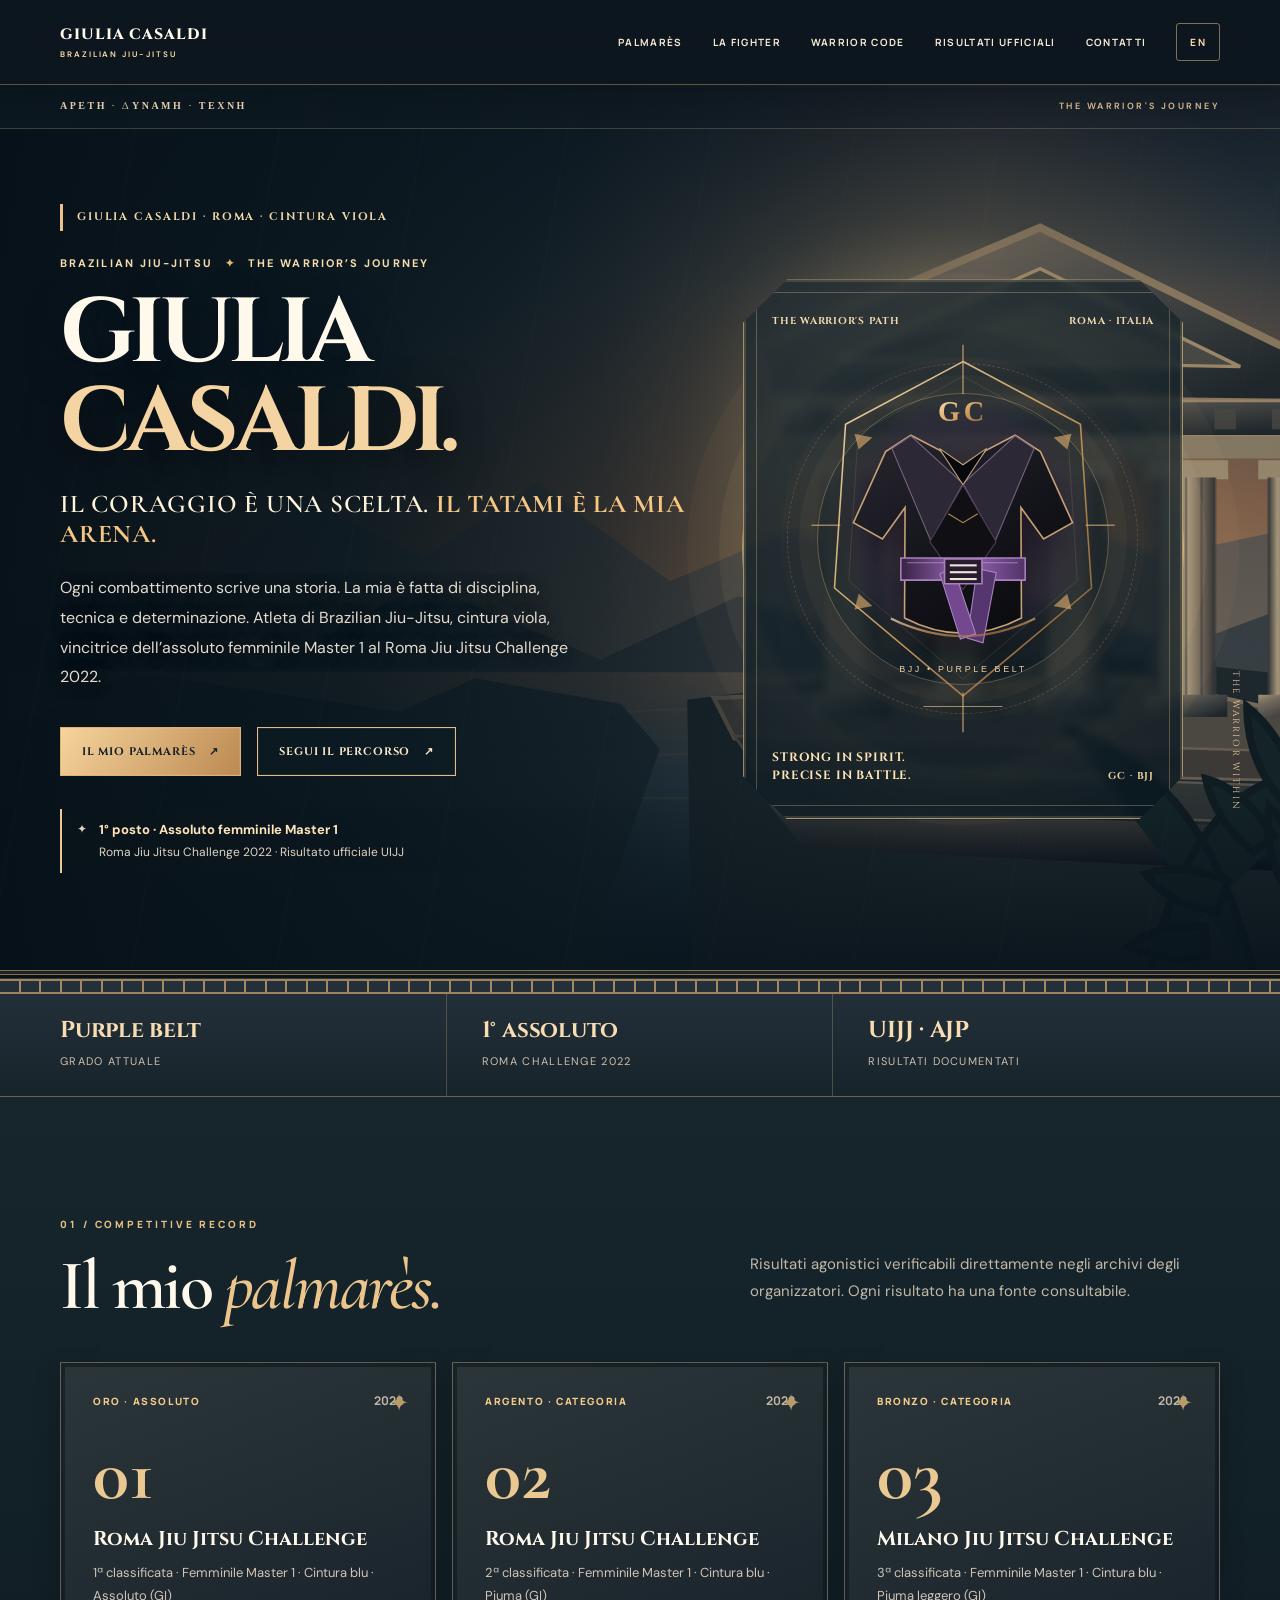
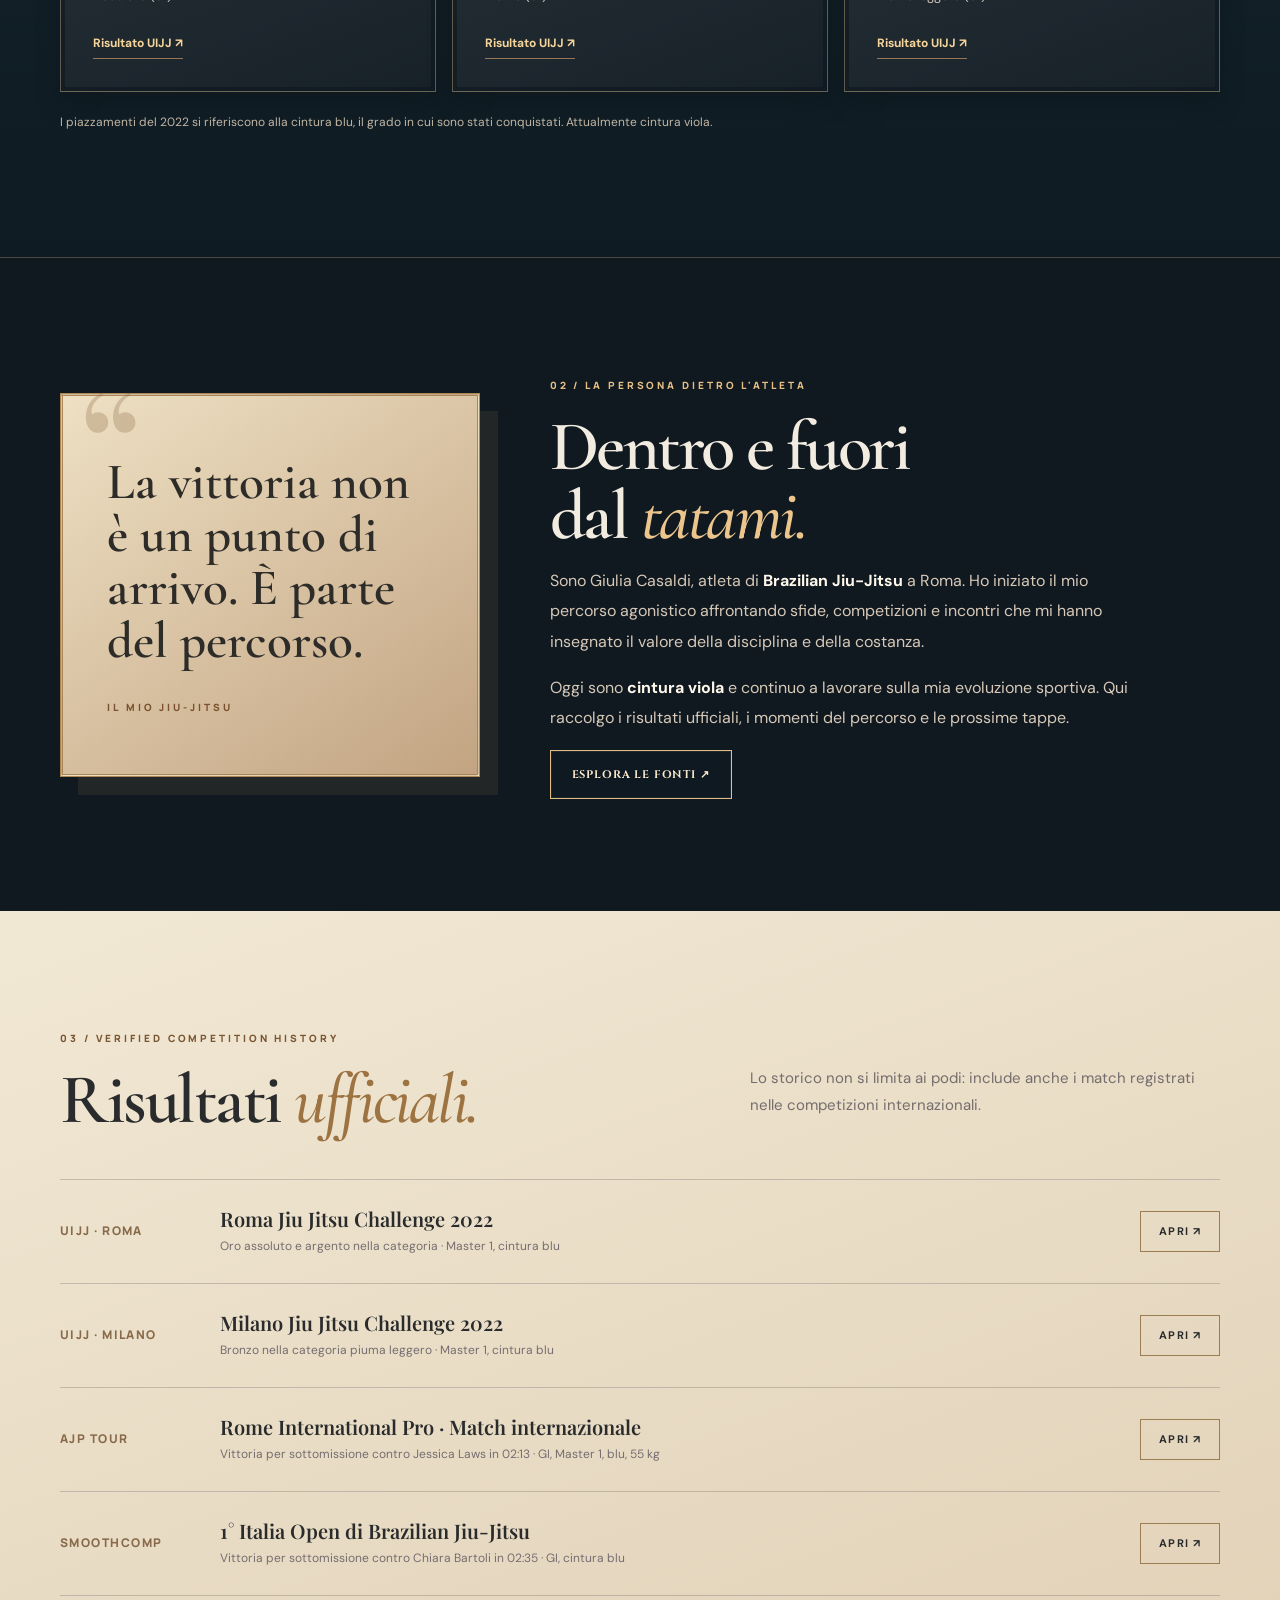
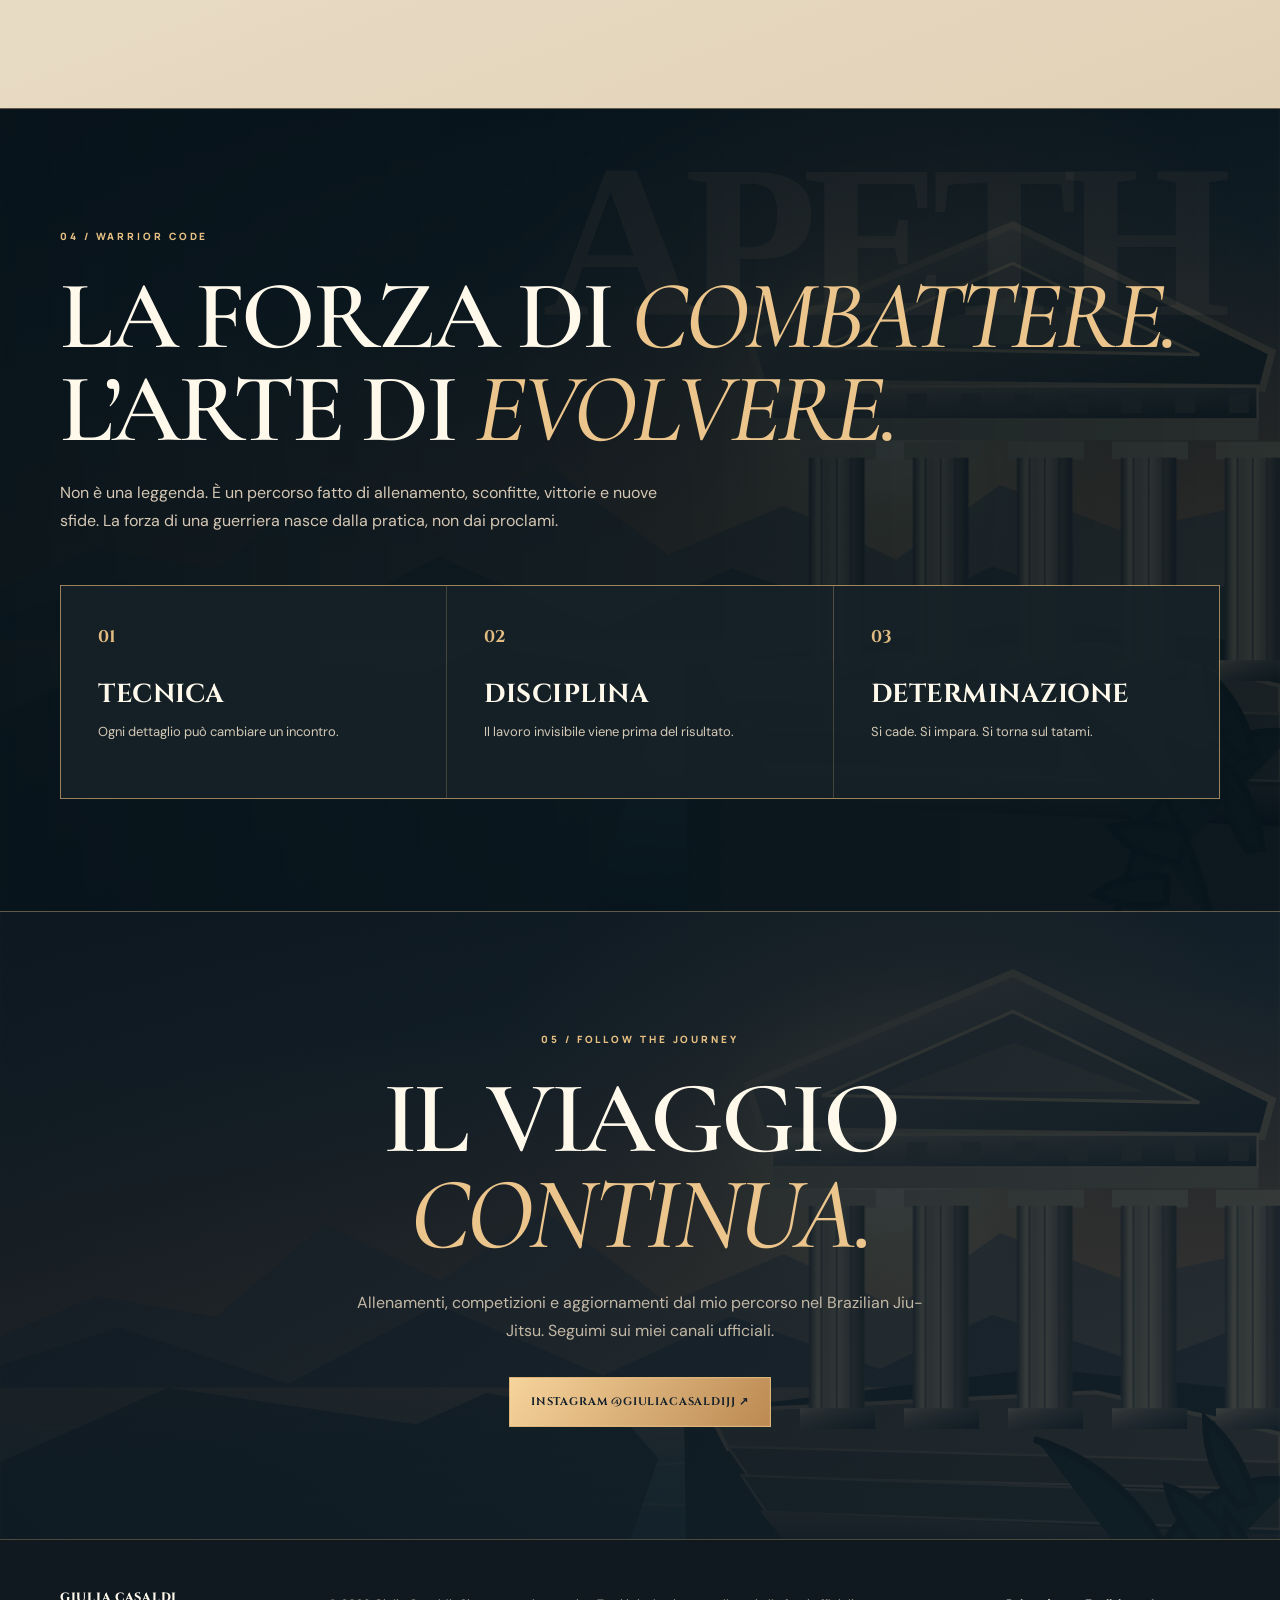
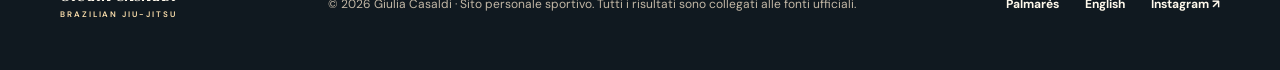
==== commit b4d70133: "fix: expose bilingual language switch in mobile BJJ navigation" ====
--- a/index.html
+++ b/index.html
@@ -28,7 +28,7 @@
 <a class="skip" href="#main">Vai al contenuto</a>
 <header class="header"><nav class="nav wrap" aria-label="Navigazione principale">
 <a class="brand" href="#top" aria-label="Giulia Casaldi, torna all'inizio">GIULIA CASALDI<small>BRAZILIAN JIU-JITSU</small></a>
-<div class="navlinks"><a href="#risultati">Palmarès</a><a href="#storia">La fighter</a><a href="#codice">Warrior code</a><a href="#fonti">Risultati ufficiali</a><a href="#contatti">Contatti</a><a href="en/" class="lang" lang="en" aria-label="English version">EN</a></div><details class="mobile-menu"><summary>MENU ☰</summary><div class="mobile-panel"><a href="#risultati">Palmarès</a><a href="#storia">La fighter</a><a href="#codice">Warrior code</a><a href="#fonti">Risultati ufficiali</a><a href="#contatti">Contatti</a></div></details>
+<div class="navlinks"><a href="#risultati">Palmarès</a><a href="#storia">La fighter</a><a href="#codice">Warrior code</a><a href="#fonti">Risultati ufficiali</a><a href="#contatti">Contatti</a><a href="en/" class="lang" lang="en" aria-label="English version">EN</a></div><details class="mobile-menu"><summary>MENU ☰</summary><div class="mobile-panel"><a href="#risultati">Palmarès</a><a href="#storia">La fighter</a><a href="#codice">Warrior code</a><a href="#fonti">Risultati ufficiali</a><a href="#contatti">Contatti</a><a href="en/" lang="en" aria-label="English version">English</a></div></details>
 </nav></header>
 <main id="main">
 <section class="hero odyssey-hero" id="top" aria-labelledby="hero-title"><div class="hero-chapter" aria-hidden="true"><span>ΑΡΕΤΗ · ΔΥΝΑΜΗ · ΤΕΧΝΗ</span><span>THE WARRIOR'S JOURNEY</span></div><div class="wrap hero-grid">
--- a/style.css
+++ b/style.css
@@ -1,5 +1,5 @@
 
-@import url('https://fonts.googleapis.com/css2?family=DM+Sans:wght@400;500;600;700&family=Manrope:wght@400;500;600;700;800&family=Playfair+Display:ital,wght@0,500;0,600;0,700;1,500;1,600&family=Barlow+Condensed:wght@500;600;700;800;900&display=swap');
+@import url('https://fonts.googleapis.com/css2?family=DM+Sans:wght@400;500;600;700&family=Manrope:wght@400;500;600;700;800&family=Playfair+Display:ital,wght@0,500;0,600;0,700;1,500;1,600&family=Barlow+Condensed:wght@500;600;700;800;900&family=Cinzel:wght@400;500;600;700;800;900&family=Cormorant+Garamond:ital,wght@0,400;0,500;0,600;0,700;1,500;1,600;1,700&display=swap');
 :root{--ink:#f5f0e9;--muted:#b5acae;--bg:#121016;--panel:#1c1721;--panel2:#27202b;--accent:#d6a46c;--accent2:#fae2bf;--line:rgba(250,235,217,.14);--black:#111015;--paper:#f4eee7;--wrap:1160px}*{box-sizing:border-box}html{scroll-behavior:smooth;scroll-padding-top:96px}body{margin:0;background:var(--bg);color:var(--ink);font:400 16px/1.75 'DM Sans',sans-serif;-webkit-font-smoothing:antialiased}a{color:inherit;text-decoration:none}a:focus-visible,button:focus-visible{outline:2px solid var(--accent);outline-offset:5px}button{font:inherit}img{max-width:100%;display:block}.wrap{width:min(calc(100% - 64px),var(--wrap));margin-inline:auto}.eyebrow{font:800 10px/1.3 'Manrope',sans-serif;letter-spacing:.29em;text-transform:uppercase;color:var(--accent)}.skip{position:absolute;left:15px;top:-55px;padding:12px;background:var(--paper);color:var(--black);z-index:40}.skip:focus{top:10px}.header{position:relative;z-index:20;border-bottom:1px solid var(--line);background:rgba(18,16,22,.94)}.nav{display:flex;align-items:center;justify-content:space-between;min-height:84px;gap:30px}.brand{font:800 14px/1 'Manrope',sans-serif;letter-spacing:.11em;white-space:nowrap}.brand small{display:block;font-size:9px;font-weight:600;letter-spacing:.27em;margin-top:8px;color:var(--accent)}.navlinks{display:flex;align-items:center;gap:30px;font:700 11px/1.4 'Manrope',sans-serif;letter-spacing:.12em;text-transform:uppercase}.navlinks a{transition:color .2s}.navlinks a:hover,.footer a:hover{color:var(--accent)}.navlinks .lang{border:1px solid var(--line);padding:11px 13px;border-radius:3px;color:var(--accent)}.hero{position:relative;isolation:isolate;overflow:hidden;background:radial-gradient(ellipse at 80% 52%,#312335 0,#161119 54%,#121016 78%)}.hero:after{content:'';position:absolute;bottom:0;left:0;right:0;height:1px;background:var(--line)}.hero-grid{min-height:675px;display:grid;grid-template-columns:1.02fr .98fr;align-items:center;gap:28px;padding-top:52px;padding-bottom:72px}.hero h1{font:600 clamp(62px,7.5vw,116px)/.98 'Playfair Display',Georgia,serif;letter-spacing:-.055em;margin:21px 0 20px}.hero h1 em{font-weight:500;color:var(--accent);font-style:italic}.hero-lead{color:#d4cbca;font-size:17px;max-width:470px;line-height:1.8}.cta-row{display:flex;align-items:center;gap:16px;flex-wrap:wrap;margin-top:35px}.btn{display:inline-flex;align-items:center;justify-content:center;gap:14px;padding:15px 23px;border:1px solid var(--accent);border-radius:3px;font:800 11px/1.4 'Manrope',sans-serif;text-transform:uppercase;letter-spacing:.14em;transition:transform .2s,background .2s,color .2s}.btn:hover{transform:translateY(-2px)}.btn-primary{background:var(--accent);color:var(--black)}.btn-secondary:hover{background:var(--accent);color:var(--black)}.hero-proof{display:flex;gap:12px;align-items:flex-start;margin-top:42px;padding-left:15px;border-left:2px solid var(--accent);font-size:13px;color:var(--muted)}.hero-proof strong{display:block;color:var(--ink);font-weight:700}.art{position:relative;min-height:560px;display:flex;align-items:center;justify-content:center}.art:before{content:'';position:absolute;width:410px;height:410px;border:1px solid rgba(214,164,108,.35);border-radius:50%;box-shadow:0 0 0 42px rgba(214,164,108,.025),0 0 0 85px rgba(214,164,108,.028),0 0 0 128px rgba(214,164,108,.015);transform:rotate(-24deg)}.art:after{content:'';position:absolute;inset:0;background:repeating-linear-gradient(-32deg,transparent 0 24px,rgba(255,255,255,.015) 25px,transparent 26px);z-index:-1}.art-inner{z-index:1;position:relative;display:grid;place-items:center;width:min(100%,410px);height:460px;border:1px solid var(--line);background:linear-gradient(142deg,rgba(91,61,78,.3),rgba(32,23,37,.7));box-shadow:25px 25px 70px rgba(0,0,0,.2)}.art-inner .gc{font:500 clamp(145px,16vw,230px)/1 'Playfair Display',serif;letter-spacing:-.14em;color:#d6a46c;text-shadow:0 25px 60px rgba(0,0,0,.34);transform:translateX(-12px)}.art-inner .gi{position:absolute;top:20px;left:22px;font:700 10px/1.4 'Manrope',sans-serif;letter-spacing:.25em;color:var(--accent2)}.art-inner .belt{position:absolute;bottom:28px;width:75%;height:16px;background:linear-gradient(90deg,#53346c 0%,#80589f 43%,#6b4485 80%,#302034 80%);box-shadow:0 9px 20px #0007;transform:rotate(-11deg)}.art-caption{position:absolute;right:-16px;bottom:26px;writing-mode:vertical-rl;text-transform:uppercase;letter-spacing:.31em;color:var(--muted);font-size:10px}.bar{border-bottom:1px solid var(--line);background:#17131a}.bar-inner{min-height:98px;display:grid;grid-template-columns:repeat(3,1fr);align-items:center}.bar-item{padding:22px 35px;border-right:1px solid var(--line)}.bar-item:first-child{padding-left:0}.bar-item:last-child{border:0}.bar-item strong{font:600 23px/1.1 'Playfair Display',serif;display:block;color:var(--accent2)}.bar-item span{font-size:11px;letter-spacing:.12em;text-transform:uppercase;color:var(--muted)}.section{padding:112px 0}.section-head{display:flex;justify-content:space-between;align-items:end;gap:24px;margin-bottom:42px}.section h2{font:600 clamp(42px,5.4vw,73px)/1.12 'Playfair Display',serif;letter-spacing:-.037em;margin:14px 0 0}.section h2 em{color:var(--accent);font-weight:500}.section-intro{max-width:470px;color:var(--muted);font-size:15px;line-height:1.8}.results{background:#1a151d}.result-grid{display:grid;grid-template-columns:repeat(3,1fr);gap:16px}.result-card{position:relative;display:flex;flex-direction:column;min-height:328px;padding:32px;background:linear-gradient(145deg,#2b202e,#201922);border:1px solid var(--line);transition:transform .2s,border-color .2s}.result-card:hover{transform:translateY(-5px);border-color:rgba(214,164,108,.6)}.result-top{display:flex;align-items:center;justify-content:space-between;gap:15px}.pill{font:800 10px/1 'Manrope',sans-serif;text-transform:uppercase;letter-spacing:.16em;color:var(--accent)}.year{color:var(--muted);font:700 12px/1 'Manrope',sans-serif}.result-number{font:600 66px/.95 'Playfair Display',serif;color:var(--accent);margin:35px 0 12px}.result-card h3{font:600 24px/1.28 'Playfair Display',serif;margin:0 0 10px}.result-card p{font-size:13px;color:var(--muted);margin:0 0 24px}.proof-link{margin-top:auto;align-self:flex-start;border-bottom:1px solid rgba(214,164,108,.65);padding-bottom:4px;color:var(--accent2);font-size:12px;font-weight:700}.proof-link:hover{color:#fff}.note{font-size:12px;color:var(--muted);margin-top:20px}.story-grid{display:grid;grid-template-columns:.77fr 1.23fr;gap:85px;align-items:center}.quote-block{padding:48px 38px;border:1px solid var(--line);background:linear-gradient(155deg,#312132,#211925);position:relative}.quote-block:before{content:'“';font:160px/1 'Playfair Display',serif;position:absolute;top:-34px;left:14px;color:#8b5e72;opacity:.4}.quote-block blockquote{font:italic 500 clamp(30px,3.5vw,46px)/1.28 'Playfair Display',serif;margin:0;position:relative}.quote-block .eyebrow{display:block;margin-top:32px}.story-copy p{font-size:16px;line-height:1.9;color:#cfc6c8;max-width:580px}.story-copy strong{color:var(--ink)}.evidence{background:var(--paper);color:#231c23}.evidence .eyebrow{color:#875d34}.evidence .section-intro{color:#746d6d}.source-list{margin:45px 0 0;border-top:1px solid rgba(38,29,38,.2)}.source{display:grid;grid-template-columns:135px 1fr auto;align-items:center;gap:25px;padding:26px 0;border-bottom:1px solid rgba(38,29,38,.2)}.source .source-label{color:#886a4b;font:800 12px/1.4 'Manrope',sans-serif;letter-spacing:.12em;text-transform:uppercase}.source h3{font:600 20px/1.3 'Playfair Display',serif;margin:0 0 4px}.source p{color:#756d70;font-size:12px;margin:0}.source a{border:1px solid #8e785f;padding:10px 18px;font-size:11px;font-weight:700;text-transform:uppercase;letter-spacing:.1em}.source a:hover{background:#252027;color:white}.contact{position:relative;background:radial-gradient(ellipse at 90% 20%,#392636,#151116 68%);text-align:center}.contact h2{font-size:clamp(48px,7vw,92px);max-width:820px;margin:18px auto 27px}.contact p{color:var(--muted);max-width:600px;margin:0 auto 32px}.contact .cta-row{justify-content:center;margin-top:0}.footer{border-top:1px solid var(--line);background:#100e12}.footer-inner{min-height:130px;display:flex;align-items:center;justify-content:space-between;gap:25px}.footer small{font-size:12px;color:var(--muted)}.footer-links{display:flex;gap:26px;font-size:12px;font-weight:700}.footer .brand{font-size:12px}.footer .brand small{margin-top:7px}.breadcrumbs{display:none}@media(min-width:1000px){.hero-copy{padding-bottom:25px}}@media(max-width:1000px){.navlinks{gap:15px}.hero-grid{min-height:unset;grid-template-columns:1fr 1fr}.art{min-height:430px}.art:before{width:310px;height:310px}.art-inner{height:360px}.result-card{padding:24px}.story-grid{gap:40px}}@media(max-width:760px){.wrap{width:min(calc(100% - 36px),var(--wrap))}.nav{min-height:73px}.navlinks{gap:10px}.navlinks a:not(.lang){display:none}.hero-grid{grid-template-columns:1fr;padding:62px 0 55px;gap:38px}.hero h1{font-size:clamp(62px,14vw,92px)}.hero-lead{font-size:16px}.hero-proof{margin-top:26px}.art{min-height:335px}.art:before{width:260px;height:260px}.art-inner{height:310px;width:min(86%,340px)}.art-inner .gc{font-size:155px}.art-caption{right:0}.bar-inner{grid-template-columns:1fr 1fr}.bar-item{padding:18px 16px}.bar-item:nth-child(2){border:0}.bar-item:last-child{grid-column:span 2;padding-left:0;border-top:1px solid var(--line)}.bar-item strong{font-size:20px}.section{padding:78px 0}.section-head{display:block}.section-intro{margin-top:18px}.result-grid{grid-template-columns:1fr}.result-card{min-height:275px}.result-number{margin:25px 0 8px}.story-grid{grid-template-columns:1fr}.quote-block{padding:38px 28px}.source{grid-template-columns:1fr auto;gap:10px}.source-label{grid-column:1/-1}.source h3{font-size:18px}.source a{padding:10px}.footer-inner{display:grid;justify-items:start;gap:20px;padding:30px 0}}@media(prefers-reduced-motion:reduce){html{scroll-behavior:auto}*,*:before,*:after{transition-duration:.01ms!important;animation-duration:.01ms!important}}
 /* WARRIOR EDITION — original cinematic BJJ identity */
 :root{--bg:#0b0a0d;--panel:#18131b;--panel2:#211827;--accent:#e0b077;--accent2:#ffe4bb;--ink:#f9f3ee;--muted:#b9abaf;--paper:#f1ebe3;--line:rgba(236,196,154,.17)}
@@ -37,3 +37,165 @@
 @media(max-width:1000px){.hero h1{font-size:clamp(94px,12vw,137px)}.art{min-height:510px}.art-inner{height:490px}.crest-img{height:355px}.art:before{height:430px}.hero-grid{min-height:630px}.art-corner{font-size:8px}.art-caption{right:0}}
 @media(max-width:760px){.hero{min-height:0}.hero-grid{grid-template-columns:1fr;min-height:0;padding:56px 0 48px;gap:15px}.hero h1{font-size:clamp(87px,18vw,139px);margin:26px 0 27px}.hero-brow{font-size:9px}.hero-slogan{font-size:clamp(19px,5.6vw,27px)}.art{transform:none;min-height:400px}.art-inner{width:min(92%,385px);height:410px;padding:23px}.art:before{height:345px;width:83%}.crest-img{height:295px;margin:-14px auto}.art-caption{right:0;font-size:8px}.bar-item strong{font-size:27px}.section h2{font-size:clamp(54px,12vw,80px)}.code-heading h2{font-size:clamp(52px,11vw,77px)}.code-grid{grid-template-columns:1fr}.code-card{min-height:0;padding:27px}.code-card h3{margin:9px 0;font-size:31px}.contact h2{font-size:clamp(55px,12vw,85px)}
 .mobile-menu{display:block;margin-left:auto;position:relative}.mobile-menu summary{list-style:none;border:1px solid var(--line);padding:10px 12px;font:800 10px/1.5 'Manrope',sans-serif;letter-spacing:.12em;cursor:pointer}.mobile-menu summary::-webkit-details-marker{display:none}.mobile-panel{position:absolute;right:0;top:calc(100% + 12px);min-width:235px;z-index:50;display:flex;flex-direction:column;background:#1c1521;border:1px solid rgba(224,176,119,.3);box-shadow:0 20px 45px #0009}.mobile-panel a{padding:12px 18px;border-bottom:1px solid var(--line);font:700 12px/1.4 'DM Sans',sans-serif}.mobile-panel a:last-child{border:0}.navlinks .lang{margin-left:auto;font-size:10px}}
+
+/* === AEGEAN ODYSSEY — BJJ WARRIOR EDITION ===
+   Original ancient-Greek-inspired visual language; no videogame logos or assets. */
+:root {
+ --bg:#101a20;--panel:#18232a;--panel2:#253039;
+ --accent:#e3b976;--accent2:#ffe2ae;--ink:#fff9ec;
+ --muted:#c3b8a6;--paper:#eadfc9;
+ --line:rgba(233,195,135,.27);--black:#101a20
+}
+body {background:#101820;color:var(--ink)}
+.header {background:rgba(13,23,30,.94);border-color:rgba(233,195,135,.36);box-shadow:0 3px 30px rgba(6,13,20,.32)}
+.brand{font-family:'Cinzel',Georgia,serif;font-size:15px;font-weight:800;letter-spacing:.06em}
+.brand small{color:var(--accent2);font-family:'DM Sans',sans-serif;letter-spacing:.24em;font-size:8px}
+.navlinks a{color:#f6ead4}
+.navlinks .lang{color:#ffdfac;border-color:rgba(233,195,135,.52)}
+.navlinks a:hover{color:#ffdea4}
+.hero.odyssey-hero {
+ position:relative;isolation:isolate;min-height:780px;
+ background:
+ linear-gradient(90deg,rgba(7,17,25,.99) 0%,rgba(9,22,30,.94) 28%,rgba(12,24,32,.80) 47%,rgba(11,22,30,.31) 77%,rgba(9,20,28,.32) 100%),
+ linear-gradient(0deg,rgba(7,17,25,.89),transparent 22%,transparent 77%,rgba(7,17,25,.33)),
+ url('./aegean-temple.svg') center center / cover no-repeat;
+}
+.hero.odyssey-hero:before {content:"";position:absolute;inset:0;z-index:-1;opacity:.28;
+ background:repeating-linear-gradient(100deg,transparent 0 140px,rgba(238,207,162,.06) 141px,transparent 142px);pointer-events:none}
+.hero.odyssey-hero:after{content:"";position:absolute;bottom:0;left:0;right:0;height:8px;background:linear-gradient(#a88153 0 1px,#1a2830 1px 4px,#ad8450 4px 5px,transparent 5px);opacity:.8}
+.hero-chapter{
+ position:absolute;z-index:2;left:0;top:0;right:0;
+ display:flex;align-items:center;justify-content:space-between;gap:15px;
+ padding:15px max(calc((100% - 1160px)/2),32px);
+ border-bottom:1px solid rgba(238,206,159,.21);
+ background:linear-gradient(90deg,rgba(12,24,32,.89),rgba(34,34,38,.18));
+ color:#ead4b2;font:600 10px/1.3 'Cinzel',Georgia,serif;letter-spacing:.25em
+}
+.hero-chapter span:last-child{font-family:'DM Sans',sans-serif;font-size:9px;letter-spacing:.27em;color:#e2c195}
+.hero-grid{min-height:785px;grid-template-columns:1.1fr .9fr;gap:18px;padding-top:116px;padding-bottom:80px}
+.hero-copy{max-width:640px}
+.hero .eyebrow{font:700 11px/1.5 'Cinzel',Georgia,serif;letter-spacing:.17em;border:none;border-left:3px solid #e8c18b;padding:5px 0 5px 14px;background:none;color:#f1d7a9}
+.hero-brow{font:700 11px/1.5 'DM Sans',sans-serif;color:#f7ddad;letter-spacing:.19em;margin-top:24px}
+.hero h1{font:700 clamp(65px,7.1vw,104px)/.98 'Cinzel',Georgia,serif;letter-spacing:-.055em;margin:18px 0 22px;text-shadow:0 12px 38px #07111c}
+.hero h1 em{font-style:normal;font-weight:700;color:#f3d4a2;-webkit-text-stroke:0;text-shadow:0 10px 38px rgba(0,0,0,.55)}
+.hero-slogan{font:600 clamp(20px,2vw,29px)/1.16 'Cormorant Garamond',Georgia,serif;letter-spacing:.03em;margin:0 0 25px;color:#fff4da}
+.hero-slogan strong{font-weight:700;color:#f5c782}
+.hero-lead{max-width:530px;line-height:1.85;color:#e3dacd;font-size:16px;text-shadow:0 3px 15px #07131bc9}
+.btn{font-family:'Cinzel',Georgia,serif;letter-spacing:.075em;font-size:11px;font-weight:700;border-radius:0;padding:16px 21px;clip-path:none;box-shadow:inset 0 0 0 1px rgba(255,242,207,.07)}
+.btn-primary{background:linear-gradient(125deg,#f6d49c,#bc8952);color:#14202a;border:1px solid #dbb377}
+.btn-primary:hover{background:#ffe3ab}
+.btn-secondary{background:rgba(13,28,37,.45);border-color:#e2bd83;color:#fae9cb}
+.btn-secondary:hover{background:#e1bd83;color:#14202a}
+.hero-proof{margin-top:33px;padding:10px 0 10px 15px;border-left-color:#edca94;background:linear-gradient(90deg,rgba(11,20,26,.52),transparent);font-size:12px;color:#e2d4c3}
+.hero-proof strong{font-size:13px;color:#ffe5bc}
+.art{min-height:575px;transform:none;align-items:center}
+.art:before{
+ width:440px;height:440px;border-radius:50%;
+ border:1px solid rgba(255,216,150,.54);transform:none;
+ box-shadow:0 0 0 23px rgba(235,195,134,.06),0 0 0 55px rgba(235,195,134,.035);
+ background:radial-gradient(circle,rgba(232,190,119,.11),transparent 73%);
+}
+.art:after{background:none}
+.art-inner{
+ width:min(100%,440px);height:540px;clip-path:polygon(10% 0,90% 0,100% 8%,100% 92%,90% 100%,10% 100%,0 92%,0 8%);
+ background:linear-gradient(155deg,rgba(30,43,49,.72),rgba(8,22,31,.76));
+ border:1px solid rgba(237,204,146,.66);outline:none;
+ box-shadow:0 35px 65px rgba(5,13,20,.55),inset 0 0 0 2px rgba(223,188,136,.18);
+ backdrop-filter:blur(4px);
+ padding:34px 28px;
+}
+.art-inner:before{content:"";position:absolute;inset:12px;transform:none;border:1px solid rgba(239,200,139,.30);pointer-events:none}
+.art-corner{font:700 10px/1.5 'Cinzel',Georgia,serif;letter-spacing:.075em;color:#f5dbb1}
+.art-corner span:last-child{color:#f5dbb1}
+.art-bottom{font:700 12px/1.5 'Cinzel',Georgia,serif;letter-spacing:.07em;color:#ffe4b6}
+.art-bottom span:last-child{color:#efd0a0}
+.greek-medallion{position:relative;display:grid;place-items:center;flex:1;min-height:0;width:100%}
+.greek-medallion:before{content:"";position:absolute;width:76%;aspect-ratio:1;border:1px solid rgba(237,198,140,.34);border-radius:50%;box-shadow:0 0 0 18px rgba(231,182,117,.045),0 0 0 36px rgba(231,182,117,.025)}
+.medallion-orbit{position:absolute;width:92%;aspect-ratio:1;border-radius:50%;border:1px dashed rgba(234,199,151,.2);transform:rotate(-18deg)}
+.crest-img{position:relative;z-index:1;height:395px;max-width:100%;width:100%;margin:-13px auto;object-fit:contain;filter:drop-shadow(0 16px 24px #000a)}
+.art-caption{right:-23px;bottom:26px;color:#f1d1a4;font-family:'Cinzel',Georgia,serif;font-size:9px;letter-spacing:.24em}
+.bar{background:linear-gradient(180deg,#25313a,#18242c);border-bottom:1px solid rgba(219,176,113,.40)}
+.bar:before{content:"";display:block;height:11px;border-top:2px solid #c9a16a;border-bottom:2px solid #c9a16a;opacity:.74;background:repeating-linear-gradient(90deg,transparent 0 19px,#d0a76e 19px 21px,transparent 21px 39px,#d0a76e 39px 41px)}
+.bar-item{border-right:1px solid rgba(232,198,146,.25)}
+.bar-item strong{font:700 23px/1.3 'Cinzel',Georgia,serif;color:#f9ddb2;text-transform:none;letter-spacing:-.01em}
+.bar-item span{color:#cfbfab}
+.section h2{font:600 clamp(50px,5.5vw,77px)/.98 'Cormorant Garamond',Georgia,serif;letter-spacing:-.035em;text-transform:none}
+.section h2 em{font-style:italic;color:#ecc58c}
+.results{background:linear-gradient(180deg,#17252c,#0e1b23);border-bottom:1px solid rgba(225,185,126,.25)}
+.eyebrow{color:#e7bf83}
+.result-card{
+ clip-path:none;min-height:330px;
+ background:linear-gradient(160deg,rgba(45,55,59,.93),rgba(23,33,41,.97));
+ border:1px solid rgba(238,199,145,.34);
+ box-shadow:inset 0 0 0 4px rgba(12,23,30,.6),0 10px 25px rgba(0,0,0,.18)
+}
+.result-card:before{content:"✦";font:24px/1 Georgia,serif;color:#bc9b6b;right:26px;top:28px;width:auto;height:auto;border:0;transform:none}
+.result-card h3{font:700 20px/1.3 'Cinzel',Georgia,serif;text-transform:none}
+.result-number{font:700 75px/.95 'Cormorant Garamond',Georgia,serif;margin:32px 0 16px;color:#eac891}
+.result-card .pill{color:#f3cd8c}
+.result-card p{color:#d1c4b6}
+.result-card:hover{border-color:#eac38c;box-shadow:0 15px 40px rgba(5,11,18,.3)}
+.proof-link{color:#f7d69a}
+.story-grid{gap:70px}
+.quote-block{
+ background:linear-gradient(145deg,#eee0c3,#c2a482);
+ color:#2e2c29;border:3px double #aa8556;
+ box-shadow:18px 18px 0 rgba(195,154,102,.1);padding:60px 44px;
+}
+.quote-block:before{color:#8f704b;opacity:.3}
+.quote-block blockquote{font:600 clamp(36px,4vw,61px)/1.04 'Cormorant Garamond',Georgia,serif;text-transform:none}
+.quote-block .eyebrow{color:#7b512f}
+.story-copy h2,.story-copy p{color:#f1ebe0}
+.story-copy p{color:#d6c9b8}
+.warrior-code{background:linear-gradient(90deg,rgba(7,19,26,.97),rgba(7,19,26,.82)),url('./aegean-temple.svg') center 56%/cover no-repeat;border-top:1px solid rgba(232,196,143,.4);border-bottom:1px solid rgba(232,196,143,.4)}
+.warrior-code:before{content:"ΑΡΕΤΗ";right:5%;top:4%;color:rgba(250,219,169,.045);font-family:'Cinzel',Georgia,serif;font-size:clamp(120px,17vw,250px)}
+.code-heading h2{font-family:'Cormorant Garamond',Georgia,serif;font-size:clamp(54px,7.6vw,112px);line-height:.95}
+.code-heading p{color:#d5c7b4;max-width:620px}
+.code-grid{background:rgba(230,190,135,.26);border:1px solid rgba(228,184,117,.55)}
+.code-card{background:rgba(15,29,36,.89);min-height:212px}
+.code-num{font:700 17px/1 'Cinzel',Georgia,serif;color:#e3bc81}
+.code-card h3{font:700 26px/1.25 'Cinzel',Georgia,serif;margin:28px 0 10px}
+.code-card p{color:#d5c9b7}
+.evidence{background:linear-gradient(160deg,#f1e8d4,#e1d1b7);color:#292b2c}
+.evidence .eyebrow{color:#795532}
+.evidence h2 em{color:#9d7342}
+.evidence .source a{border-color:#9e7c52}
+.contact{background:linear-gradient(120deg,rgba(12,23,31,.94),rgba(13,26,35,.78)),url('./aegean-temple.svg') center 35%/cover no-repeat}
+.contact h2{font:600 clamp(55px,8vw,115px)/.94 'Cormorant Garamond',Georgia,serif;text-transform:none}
+.footer{background:#101920;border-top:1px solid rgba(232,193,132,.28)}
+@media(max-width:1000px){
+ .hero h1{font-size:clamp(58px,7.9vw,90px)}
+ .hero-grid{grid-template-columns:1fr 1fr}
+ .art{min-height:490px}
+ .art-inner{height:485px;max-width:370px;padding:26px 22px}
+ .art:before{width:330px;height:330px}
+ .crest-img{height:345px}
+ .hero-chapter{padding-inline:32px}
+}
+@media(max-width:760px){
+ .hero.odyssey-hero{min-height:0;background:
+ linear-gradient(180deg,rgba(7,17,25,.88) 0%,rgba(7,17,25,.89) 42%,rgba(7,17,25,.63) 65%,rgba(7,17,25,.89) 100%),
+ url('./aegean-temple.svg') 67% center / cover no-repeat}
+ .hero-chapter{position:relative;padding:11px 18px;gap:5px;font-size:9px}
+ .hero-chapter span:last-child{font-size:8px}
+ .hero-grid{display:grid;grid-template-columns:1fr;gap:27px;min-height:0;padding:52px 0 68px}
+ .hero .eyebrow{font-size:9px}
+ .hero-brow{font-size:9px;letter-spacing:.12em}
+ .hero h1{font-size:clamp(57px,12.7vw,89px);line-height:1.02;letter-spacing:-.065em;margin:23px 0}
+ .hero-slogan{font-size:clamp(23px,5vw,33px);line-height:1.06;letter-spacing:0}
+ .hero-lead{font-size:15px}
+ .art{min-height:360px;transform:none}
+ .art:before{width:300px;height:300px}
+ .art-inner{width:min(95%,355px);height:380px;padding:24px}
+ .crest-img{height:270px}
+ .art-corner{font-size:8px}
+ .art-bottom{font-size:10px}
+ .art-caption{right:0;bottom:9px;font-size:8px}
+ .bar-item strong{font-size:18px}
+ .section h2{font-size:clamp(52px,11vw,77px)}
+ .quote-block{padding:38px 26px}
+ .code-heading h2{font-size:clamp(52px,11vw,78px)}
+ .code-card h3{font-size:24px;margin:14px 0}
+ .contact h2{font-size:clamp(63px,12vw,92px)}
+ .footer .brand{font-size:13px}
+}
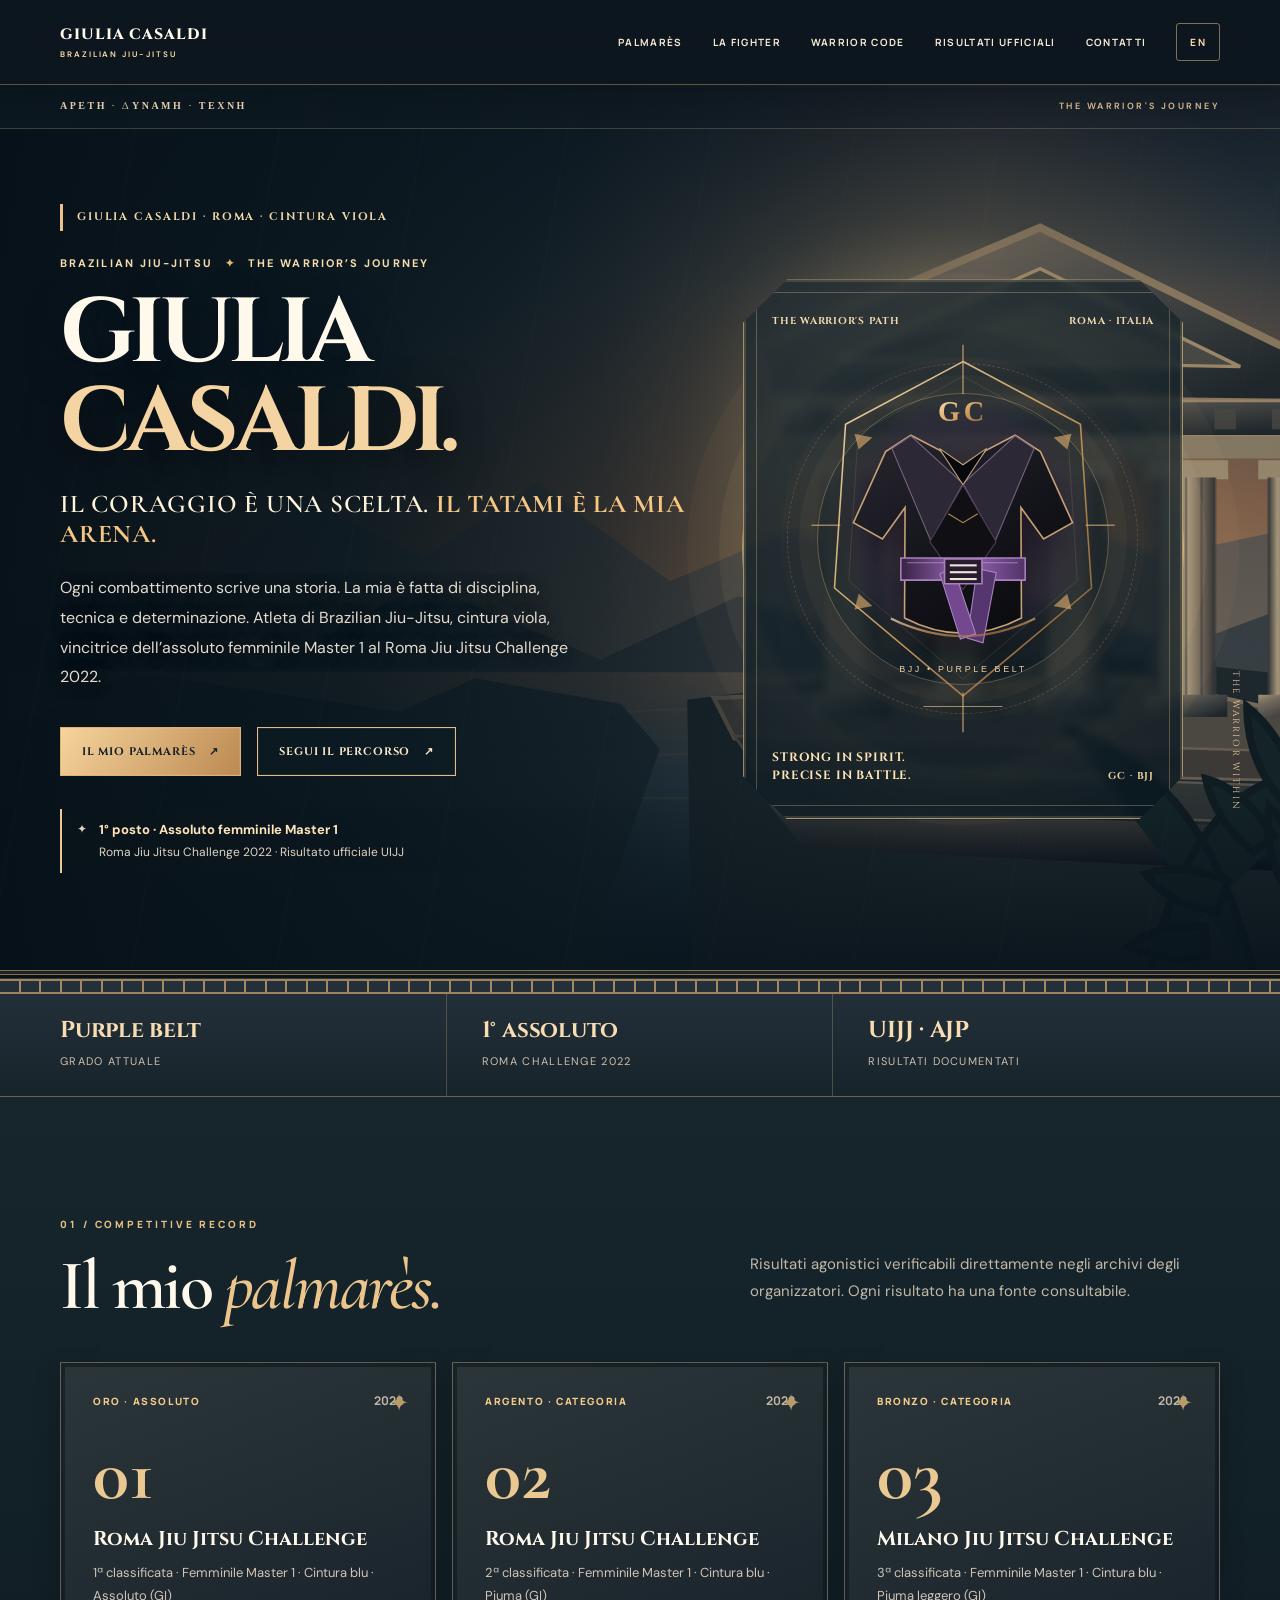
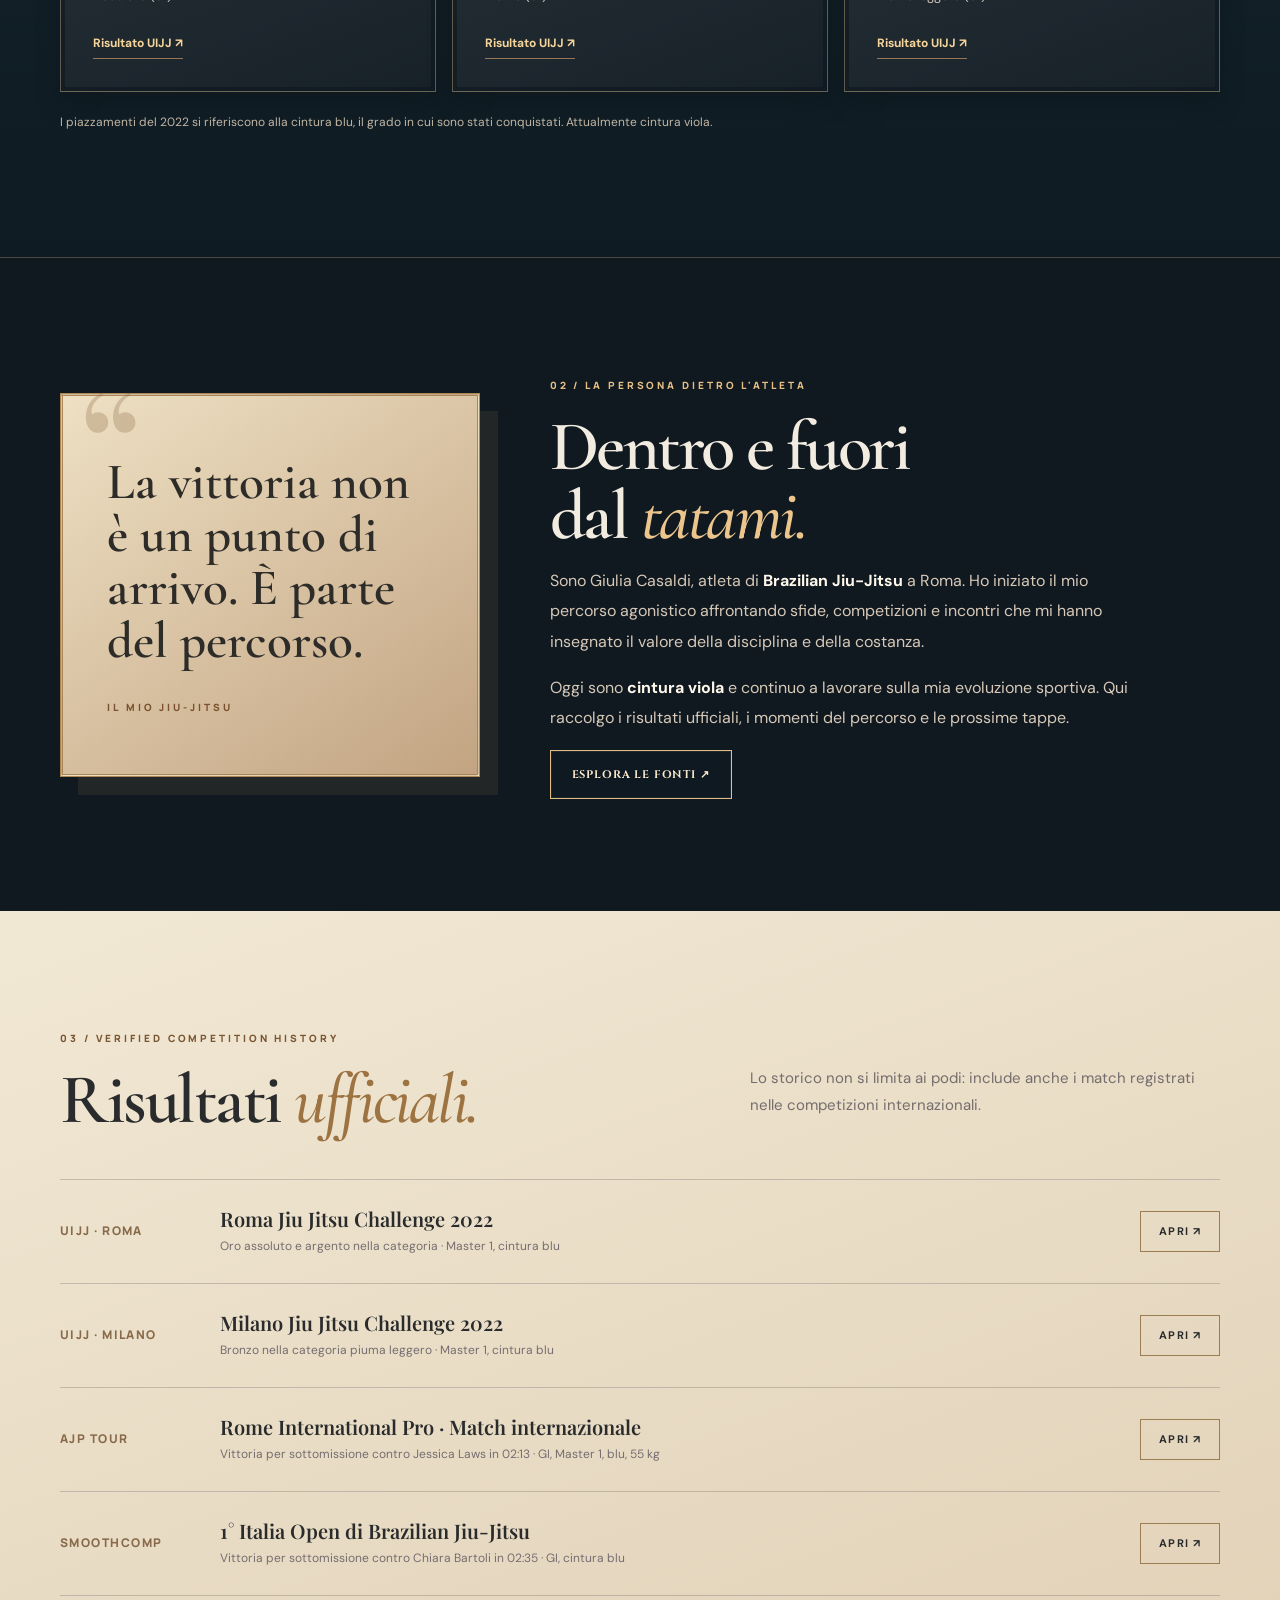
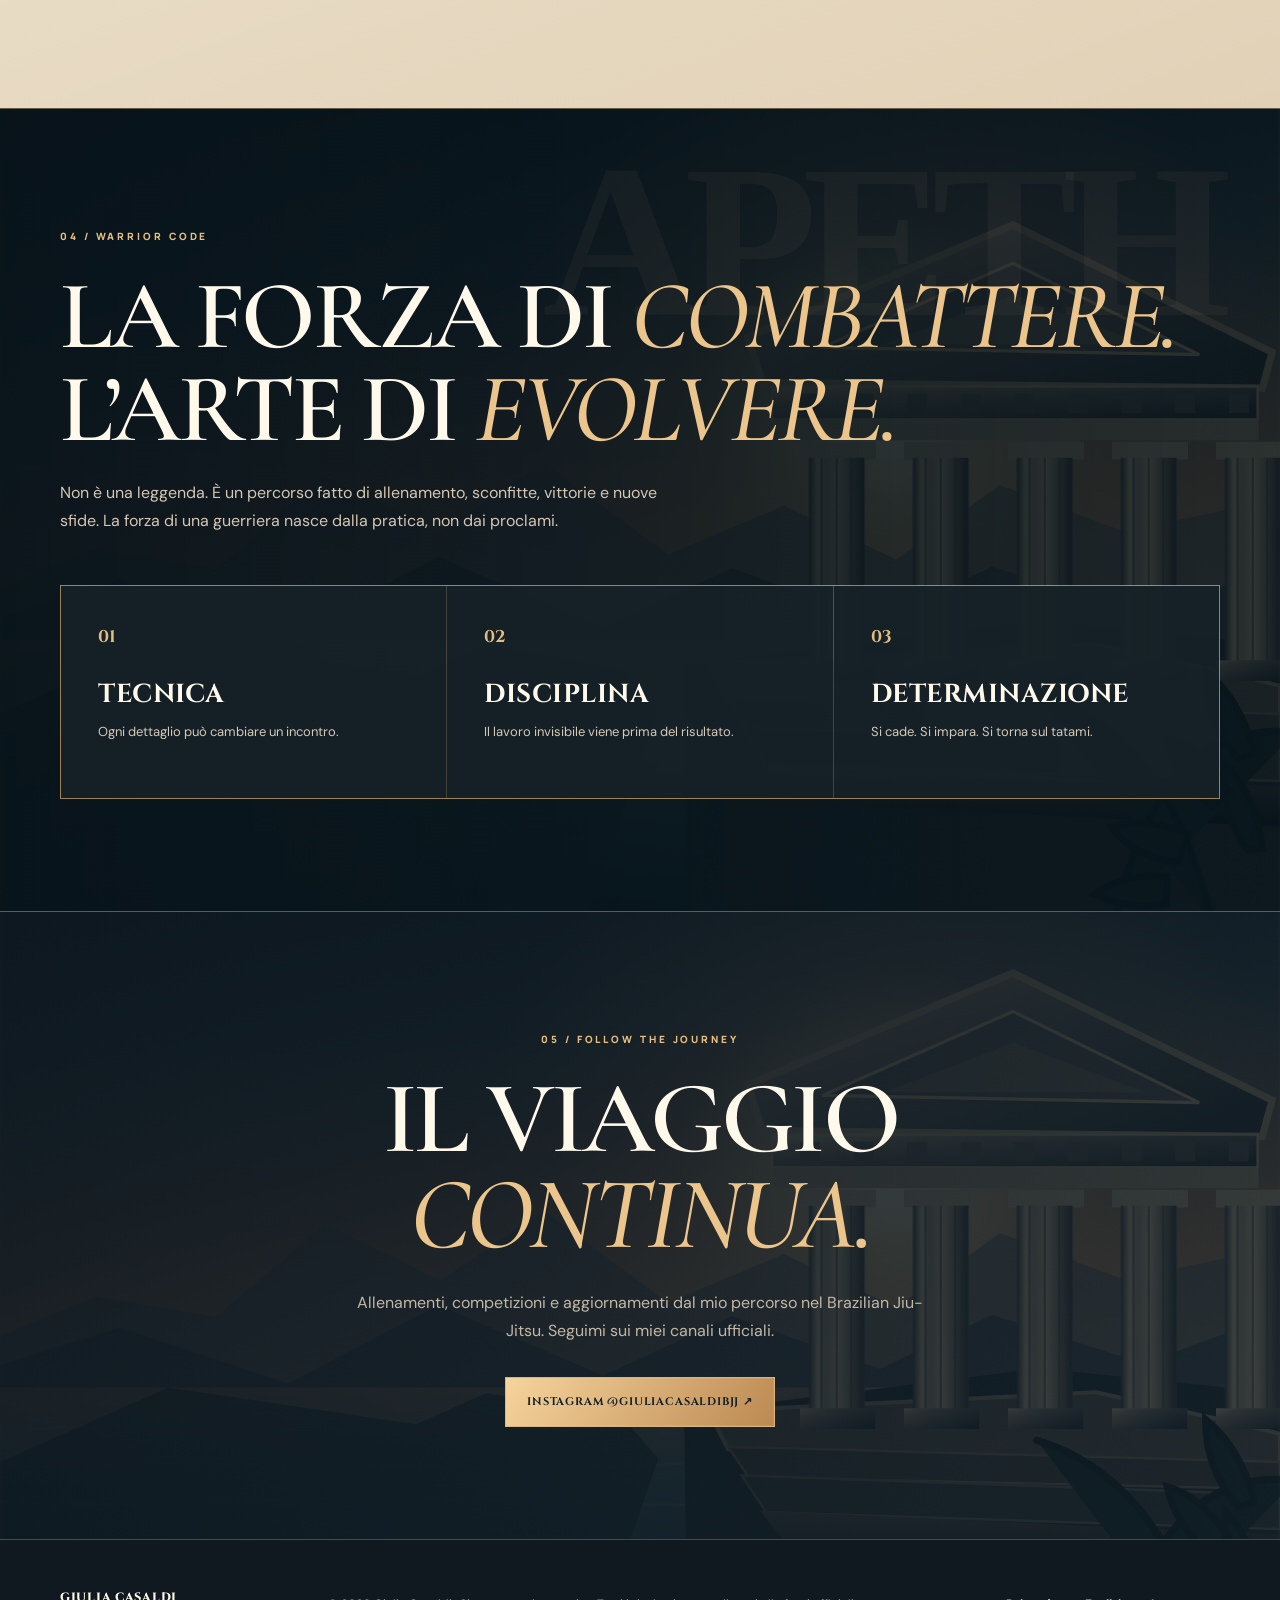
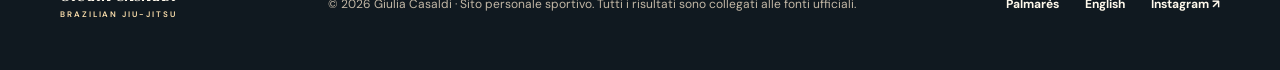
==== commit ec674fb0: "fix(bjj): correct official athlete Instagram profile in index.html" ====
--- a/index.html
+++ b/index.html
@@ -21,7 +21,7 @@
 <link rel="icon" href="favicon.svg" type="image/svg+xml">
 <link rel="stylesheet" href="style.css">
 <script type="application/ld+json">
-{"@context":"https://schema.org","@type":"Person","name":"Giulia Casaldi","url":"https://gcasaldi.github.io/giuliacasaldibjj/","description":"Atleta italiana di Brazilian Jiu-Jitsu, cintura viola. Prima classificata nella categoria assoluto femminile Master 1 cintura blu al Roma Jiu Jitsu Challenge 2022.","nationality":{"@type":"Country","name":"Italy"},"homeLocation":{"@type":"Place","name":"Roma, Italia"},"knowsAbout":["Brazilian Jiu-Jitsu","BJJ","Grappling"],"sameAs":["https://www.instagram.com/giuliacasaldijj/","https://www.uijj.org/it/elenco-gare/roma-jiu-jitsu-challenge-2022","https://ajptour.com/de/event/522/schedule/matchlist?page=7"]}
+{"@context":"https://schema.org","@type":"Person","name":"Giulia Casaldi","url":"https://gcasaldi.github.io/giuliacasaldibjj/","description":"Atleta italiana di Brazilian Jiu-Jitsu, cintura viola. Prima classificata nella categoria assoluto femminile Master 1 cintura blu al Roma Jiu Jitsu Challenge 2022.","nationality":{"@type":"Country","name":"Italy"},"homeLocation":{"@type":"Place","name":"Roma, Italia"},"knowsAbout":["Brazilian Jiu-Jitsu","BJJ","Grappling"],"sameAs":["https://www.instagram.com/giuliacasaldibjj/","https://www.uijj.org/it/elenco-gare/roma-jiu-jitsu-challenge-2022","https://ajptour.com/de/event/522/schedule/matchlist?page=7"]}
 </script>
 </head>
 <body>
@@ -35,7 +35,7 @@
 <div class="hero-copy"><span class="eyebrow">GIULIA CASALDI · ROMA · CINTURA VIOLA</span>
 <div class="hero-brow">BRAZILIAN JIU-JITSU <span aria-hidden="true">✦</span> THE WARRIOR’S JOURNEY</div><h1 id="hero-title">GIULIA<br><em>CASALDI.</em></h1><p class="hero-slogan">IL CORAGGIO È UNA SCELTA. <strong>IL TATAMI È LA MIA ARENA.</strong></p>
 <p class="hero-lead">Ogni combattimento scrive una storia. La mia è fatta di disciplina, tecnica e determinazione. Atleta di Brazilian Jiu-Jitsu, cintura viola, vincitrice dell’assoluto femminile Master 1 al Roma Jiu Jitsu Challenge 2022.</p>
-<div class="cta-row"><a class="btn btn-primary" href="#risultati">IL MIO PALMARÈS <span aria-hidden="true">↗</span></a><a class="btn btn-secondary" href="https://www.instagram.com/giuliacasaldijj/" target="_blank" rel="noopener noreferrer">SEGUI IL PERCORSO <span aria-hidden="true">↗</span></a></div>
+<div class="cta-row"><a class="btn btn-primary" href="#risultati">IL MIO PALMARÈS <span aria-hidden="true">↗</span></a><a class="btn btn-secondary" href="https://www.instagram.com/giuliacasaldibjj/" target="_blank" rel="noopener noreferrer">SEGUI IL PERCORSO <span aria-hidden="true">↗</span></a></div>
 <div class="hero-proof"><span aria-hidden="true">✦</span><div><strong>1° posto · Assoluto femminile Master 1</strong>Roma Jiu Jitsu Challenge 2022 · Risultato ufficiale UIJJ</div></div>
 </div>
 <div class="art" aria-label="Emblema BJJ su uno scenario illustrato ispirato all'antica Grecia"><div class="art-inner"><div class="art-corner"><span>THE WARRIOR'S PATH</span><span>ROMA · ITALIA</span></div><div class="greek-medallion"><span class="medallion-orbit" aria-hidden="true"></span><img class="crest-img" src="warrior-crest.svg" width="600" height="750" alt="Emblema sportivo illustrato originale con gi da Brazilian Jiu-Jitsu e cintura viola"></div><div class="art-bottom"><span>STRONG IN SPIRIT.<br>PRECISE IN BATTLE.</span><span>GC · BJJ</span></div></div><span class="art-caption">THE WARRIOR WITHIN</span></div>
@@ -61,7 +61,7 @@
 <div class="source"><span class="source-label">Smoothcomp</span><div><h3>1° Italia Open di Brazilian Jiu-Jitsu</h3><p>Vittoria per sottomissione contro Chiara Bartoli in 02:35 · GI, cintura blu</p></div><a href="https://bjjitalia.smoothcomp.com/en/event/7042/schedule/matchlist" target="_blank" rel="noopener noreferrer" aria-label="Apri incontro Smoothcomp">Apri ↗</a></div>
 </div></div></section>
 <section class="section warrior-code" id="codice" aria-labelledby="code-title"><div class="wrap"><div class="code-heading"><span class="eyebrow">04 / Warrior code</span><h2 id="code-title">LA FORZA DI <em>COMBATTERE.</em><br>L’ARTE DI <em>EVOLVERE.</em></h2><p>Non è una leggenda. È un percorso fatto di allenamento, sconfitte, vittorie e nuove sfide. La forza di una guerriera nasce dalla pratica, non dai proclami.</p></div><div class="code-grid"><div class="code-card"><span class="code-num">01</span><h3>TECNICA</h3><p>Ogni dettaglio può cambiare un incontro.</p></div><div class="code-card"><span class="code-num">02</span><h3>DISCIPLINA</h3><p>Il lavoro invisibile viene prima del risultato.</p></div><div class="code-card"><span class="code-num">03</span><h3>DETERMINAZIONE</h3><p>Si cade. Si impara. Si torna sul tatami.</p></div></div></div></section>
-<section class="section contact" id="contatti" aria-labelledby="contact-title"><div class="wrap"><span class="eyebrow">05 / Follow the journey</span><h2 id="contact-title">IL VIAGGIO <em>CONTINUA.</em></h2><p>Allenamenti, competizioni e aggiornamenti dal mio percorso nel Brazilian Jiu-Jitsu. Seguimi sui miei canali ufficiali.</p><div class="cta-row"><a class="btn btn-primary" href="https://www.instagram.com/giuliacasaldijj/" target="_blank" rel="noopener noreferrer">Instagram @giuliacasaldijj ↗</a></div></div></section>
+<section class="section contact" id="contatti" aria-labelledby="contact-title"><div class="wrap"><span class="eyebrow">05 / Follow the journey</span><h2 id="contact-title">IL VIAGGIO <em>CONTINUA.</em></h2><p>Allenamenti, competizioni e aggiornamenti dal mio percorso nel Brazilian Jiu-Jitsu. Seguimi sui miei canali ufficiali.</p><div class="cta-row"><a class="btn btn-primary" href="https://www.instagram.com/giuliacasaldibjj/" target="_blank" rel="noopener noreferrer">Instagram @giuliacasaldibjj ↗</a></div></div></section>
 </main>
-<footer class="footer"><div class="wrap footer-inner"><a class="brand" href="#top">GIULIA CASALDI<small>BRAZILIAN JIU-JITSU</small></a><small>© 2026 Giulia Casaldi · Sito personale sportivo. Tutti i risultati sono collegati alle fonti ufficiali.</small><div class="footer-links"><a href="#risultati">Palmarès</a><a href="en/" lang="en">English</a><a href="https://www.instagram.com/giuliacasaldijj/" target="_blank" rel="noopener noreferrer">Instagram ↗</a></div></div></footer>
+<footer class="footer"><div class="wrap footer-inner"><a class="brand" href="#top">GIULIA CASALDI<small>BRAZILIAN JIU-JITSU</small></a><small>© 2026 Giulia Casaldi · Sito personale sportivo. Tutti i risultati sono collegati alle fonti ufficiali.</small><div class="footer-links"><a href="#risultati">Palmarès</a><a href="en/" lang="en">English</a><a href="https://www.instagram.com/giuliacasaldibjj/" target="_blank" rel="noopener noreferrer">Instagram ↗</a></div></div></footer>
 </body></html>
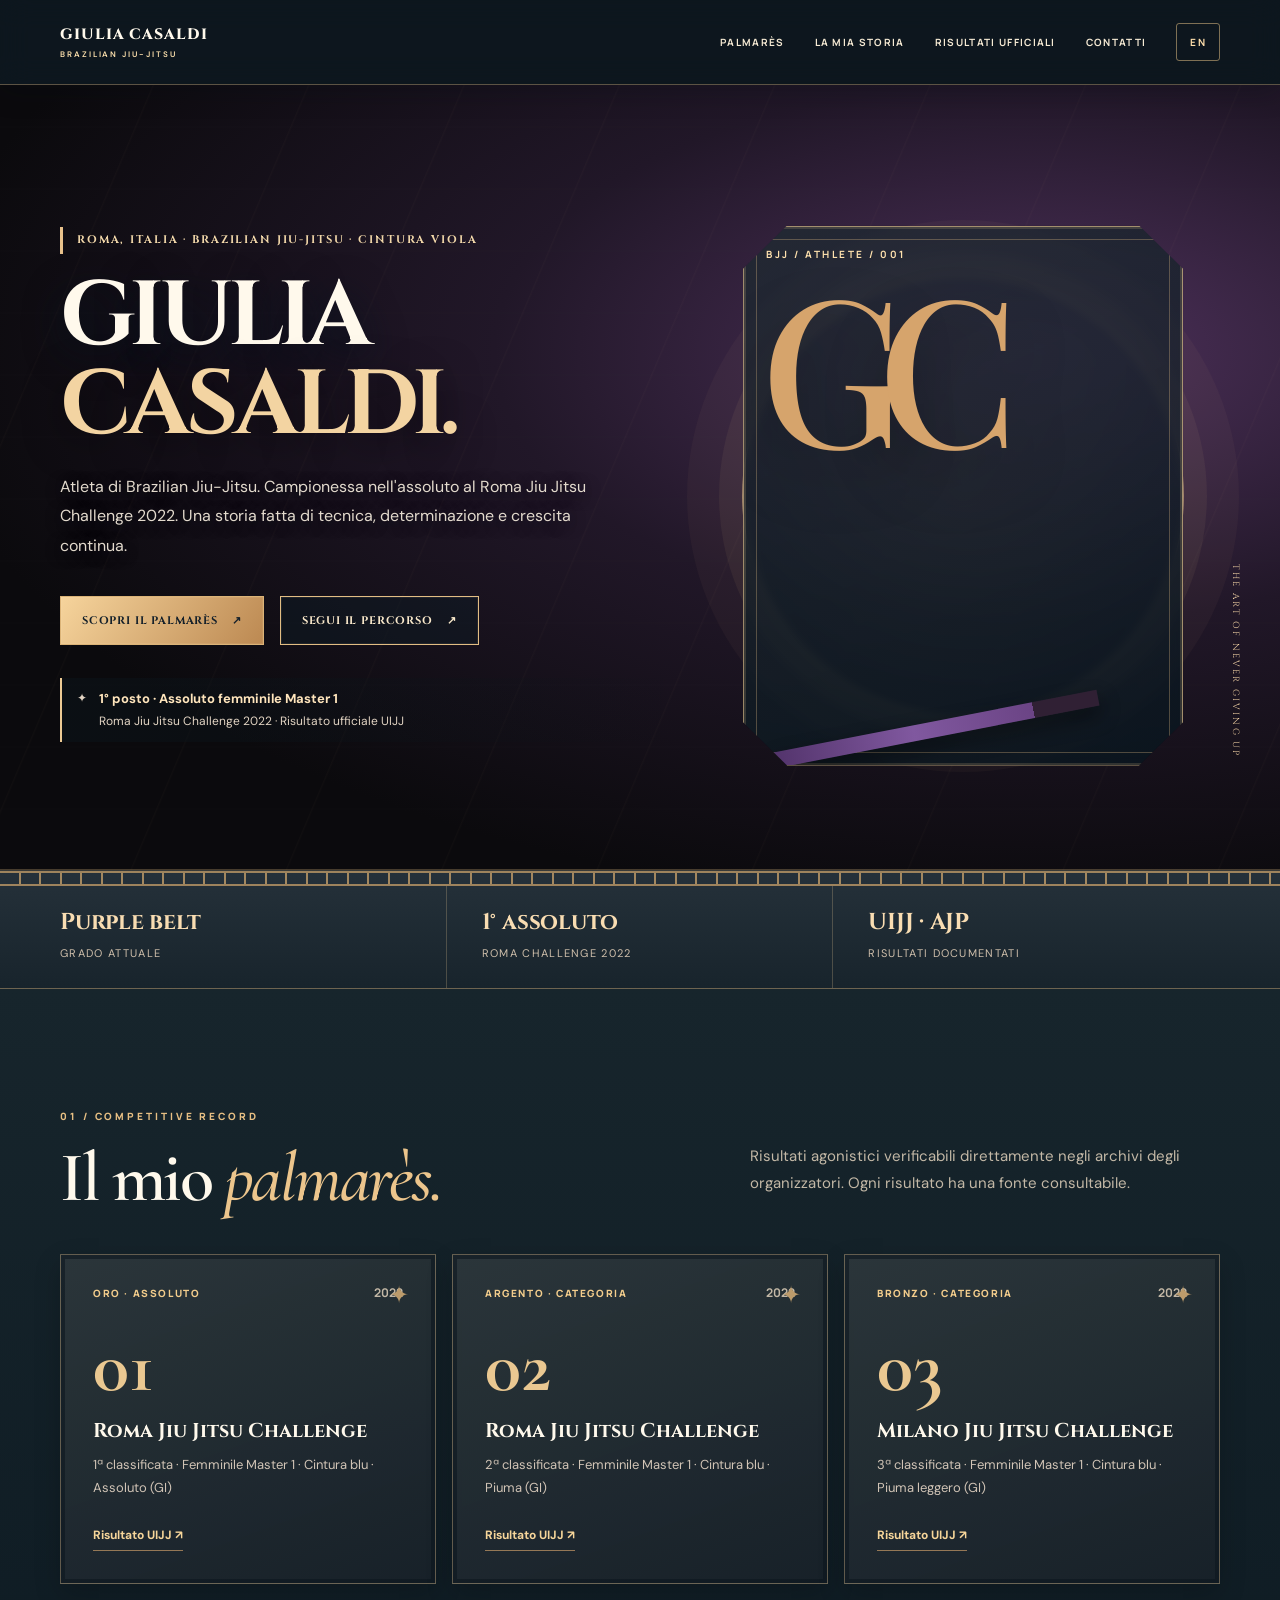
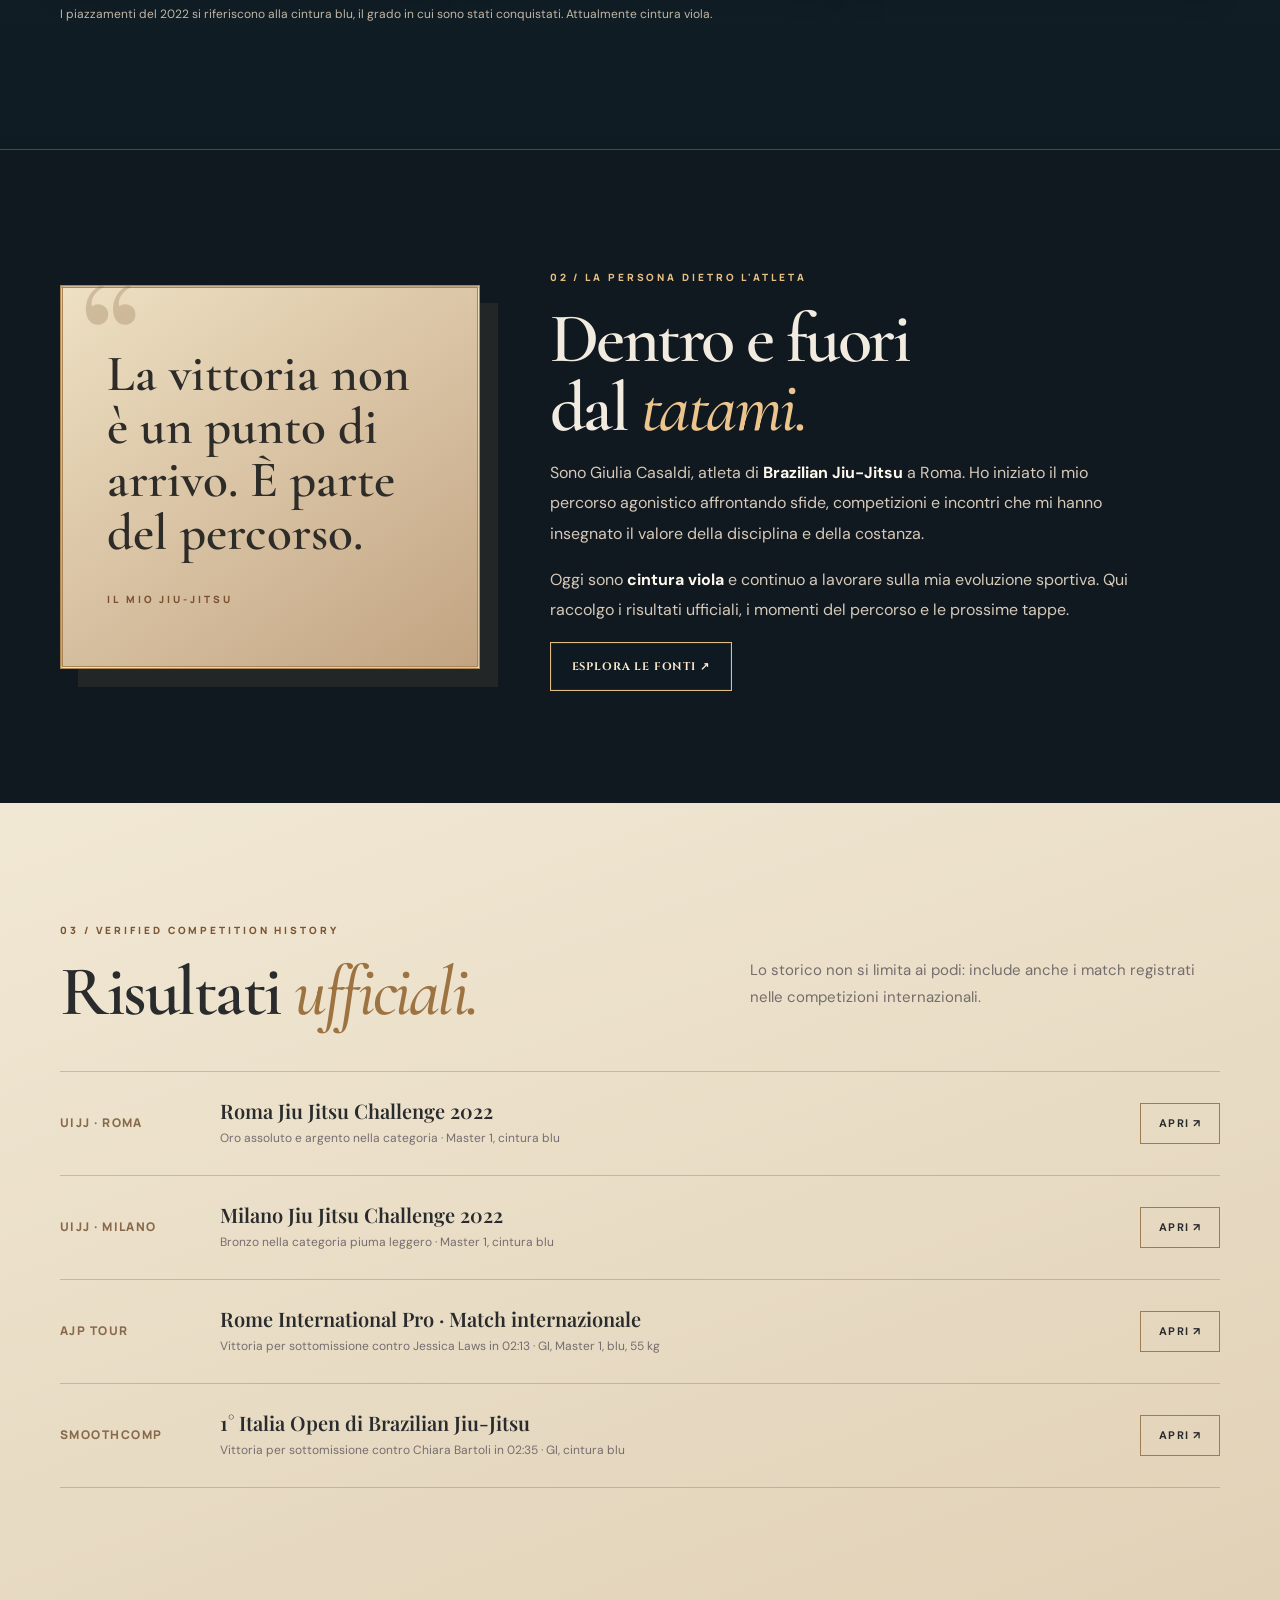
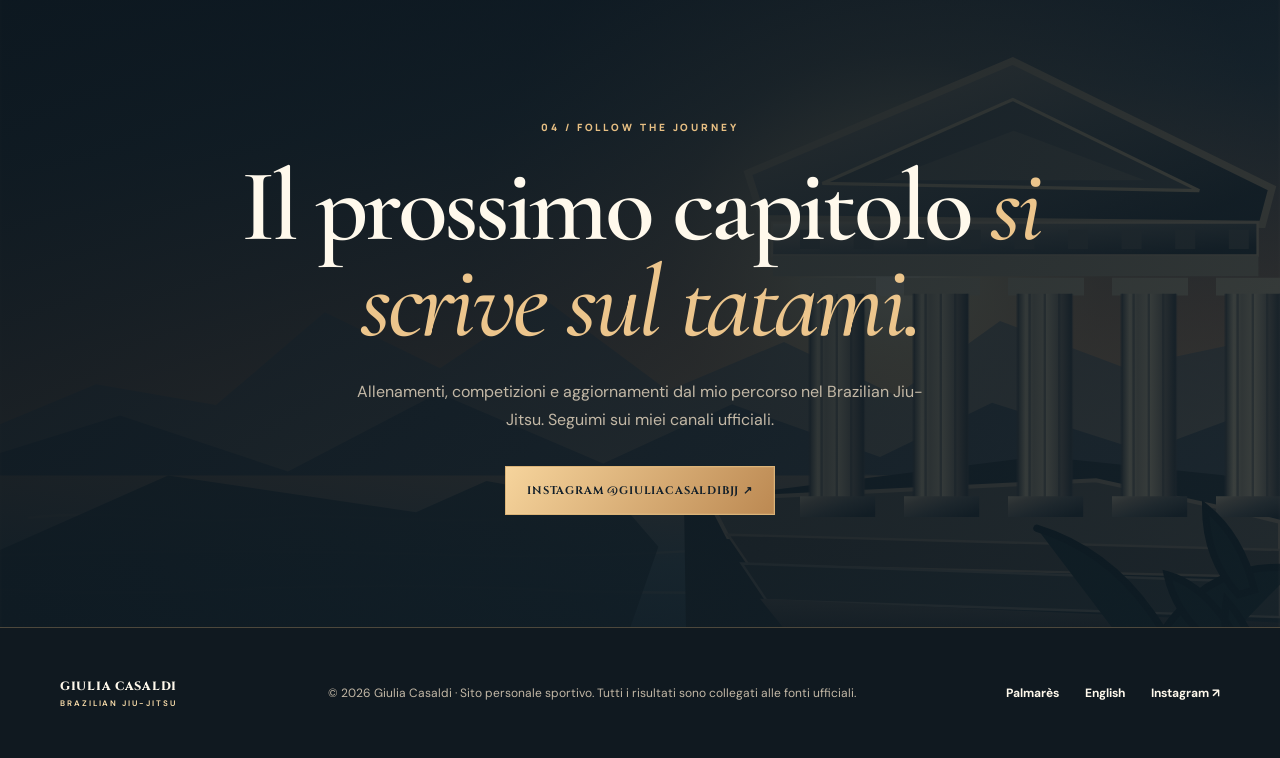
==== commit bdd93d3f: "fix: preserve athlete-confirmed Instagram handle giuliacasaldijj" ====
--- a/index.html
+++ b/index.html
@@ -5,7 +5,7 @@
 <meta name="viewport" content="width=device-width,initial-scale=1">
 <title>Giulia Casaldi | Atleta e campionessa di Brazilian Jiu-Jitsu (BJJ)</title>
 <meta name="description" content="Sito ufficiale di Giulia Casaldi, atleta italiana di Brazilian Jiu-Jitsu, cintura viola. Vincitrice dell'assoluto al Roma Jiu Jitsu Challenge 2022. Risultati UIJJ e AJP.">
-<meta name="theme-color" content="#131a21">
+<meta name="theme-color" content="#121016">
 <meta name="robots" content="index,follow,max-image-preview:large">
 <link rel="canonical" href="https://gcasaldi.github.io/giuliacasaldibjj/">
 <link rel="alternate" hreflang="it" href="https://gcasaldi.github.io/giuliacasaldibjj/">
@@ -13,6 +13,7 @@
 <link rel="alternate" hreflang="x-default" href="https://gcasaldi.github.io/giuliacasaldibjj/">
 <meta property="og:type" content="profile">
 <meta property="og:locale" content="it_IT">
+<meta property="og:locale:alternate" content="en_US">
 <meta property="og:site_name" content="Giulia Casaldi | BJJ">
 <meta property="og:title" content="Giulia Casaldi — Brazilian Jiu-Jitsu Athlete & Champion">
 <meta property="og:description" content="Atleta BJJ • Cintura viola • Vincitrice dell'assoluto Roma Jiu Jitsu Challenge 2022 • Risultati ufficiali UIJJ e AJP.">
@@ -21,24 +22,24 @@
 <link rel="icon" href="favicon.svg" type="image/svg+xml">
 <link rel="stylesheet" href="style.css">
 <script type="application/ld+json">
-{"@context":"https://schema.org","@type":"Person","name":"Giulia Casaldi","url":"https://gcasaldi.github.io/giuliacasaldibjj/","description":"Atleta italiana di Brazilian Jiu-Jitsu, cintura viola. Prima classificata nella categoria assoluto femminile Master 1 cintura blu al Roma Jiu Jitsu Challenge 2022.","nationality":{"@type":"Country","name":"Italy"},"homeLocation":{"@type":"Place","name":"Roma, Italia"},"knowsAbout":["Brazilian Jiu-Jitsu","BJJ","Grappling"],"sameAs":["https://www.instagram.com/giuliacasaldibjj/","https://www.uijj.org/it/elenco-gare/roma-jiu-jitsu-challenge-2022","https://ajptour.com/de/event/522/schedule/matchlist?page=7"]}
+{"@context":"https://schema.org","@type":"Person","name":"Giulia Casaldi","url":"https://gcasaldi.github.io/giuliacasaldibjj/","description":"Atleta italiana di Brazilian Jiu-Jitsu, cintura viola. Prima classificata nella categoria assoluto femminile Master 1 cintura blu al Roma Jiu Jitsu Challenge 2022.","nationality":{"@type":"Country","name":"Italy"},"homeLocation":{"@type":"Place","name":"Roma, Italia"},"knowsAbout":["Brazilian Jiu-Jitsu","BJJ","Grappling"],"sameAs":["https://www.instagram.com/giuliacasaldijj/"],"@id":"https://gcasaldi.github.io/giuliacasaldibjj/#athlete","mainEntityOfPage":"https://gcasaldi.github.io/giuliacasaldibjj/"}
 </script>
 </head>
 <body>
 <a class="skip" href="#main">Vai al contenuto</a>
 <header class="header"><nav class="nav wrap" aria-label="Navigazione principale">
 <a class="brand" href="#top" aria-label="Giulia Casaldi, torna all'inizio">GIULIA CASALDI<small>BRAZILIAN JIU-JITSU</small></a>
-<div class="navlinks"><a href="#risultati">Palmarès</a><a href="#storia">La fighter</a><a href="#codice">Warrior code</a><a href="#fonti">Risultati ufficiali</a><a href="#contatti">Contatti</a><a href="en/" class="lang" lang="en" aria-label="English version">EN</a></div><details class="mobile-menu"><summary>MENU ☰</summary><div class="mobile-panel"><a href="#risultati">Palmarès</a><a href="#storia">La fighter</a><a href="#codice">Warrior code</a><a href="#fonti">Risultati ufficiali</a><a href="#contatti">Contatti</a><a href="en/" lang="en" aria-label="English version">English</a></div></details>
+<div class="navlinks"><a href="#risultati">Palmarès</a><a href="#storia">La mia storia</a><a href="#fonti">Risultati ufficiali</a><a href="#contatti">Contatti</a><a href="en/" class="lang" lang="en" aria-label="English version">EN</a></div>
 </nav></header>
 <main id="main">
-<section class="hero odyssey-hero" id="top" aria-labelledby="hero-title"><div class="hero-chapter" aria-hidden="true"><span>ΑΡΕΤΗ · ΔΥΝΑΜΗ · ΤΕΧΝΗ</span><span>THE WARRIOR'S JOURNEY</span></div><div class="wrap hero-grid">
-<div class="hero-copy"><span class="eyebrow">GIULIA CASALDI · ROMA · CINTURA VIOLA</span>
-<div class="hero-brow">BRAZILIAN JIU-JITSU <span aria-hidden="true">✦</span> THE WARRIOR’S JOURNEY</div><h1 id="hero-title">GIULIA<br><em>CASALDI.</em></h1><p class="hero-slogan">IL CORAGGIO È UNA SCELTA. <strong>IL TATAMI È LA MIA ARENA.</strong></p>
-<p class="hero-lead">Ogni combattimento scrive una storia. La mia è fatta di disciplina, tecnica e determinazione. Atleta di Brazilian Jiu-Jitsu, cintura viola, vincitrice dell’assoluto femminile Master 1 al Roma Jiu Jitsu Challenge 2022.</p>
-<div class="cta-row"><a class="btn btn-primary" href="#risultati">IL MIO PALMARÈS <span aria-hidden="true">↗</span></a><a class="btn btn-secondary" href="https://www.instagram.com/giuliacasaldibjj/" target="_blank" rel="noopener noreferrer">SEGUI IL PERCORSO <span aria-hidden="true">↗</span></a></div>
+<section class="hero" id="top" aria-labelledby="hero-title"><div class="wrap hero-grid">
+<div class="hero-copy"><span class="eyebrow">Roma, Italia · Brazilian Jiu-Jitsu · Cintura viola</span>
+<h1 id="hero-title">GIULIA<br><em>CASALDI.</em></h1>
+<p class="hero-lead">Atleta di Brazilian Jiu-Jitsu. Campionessa nell'assoluto al Roma Jiu Jitsu Challenge 2022. Una storia fatta di tecnica, determinazione e crescita continua.</p>
+<div class="cta-row"><a class="btn btn-primary" href="#risultati">Scopri il palmarès <span aria-hidden="true">↗</span></a><a class="btn btn-secondary" href="https://www.instagram.com/giuliacasaldijj/" target="_blank" rel="noopener noreferrer">Segui il percorso <span aria-hidden="true">↗</span></a></div>
 <div class="hero-proof"><span aria-hidden="true">✦</span><div><strong>1° posto · Assoluto femminile Master 1</strong>Roma Jiu Jitsu Challenge 2022 · Risultato ufficiale UIJJ</div></div>
 </div>
-<div class="art" aria-label="Emblema BJJ su uno scenario illustrato ispirato all'antica Grecia"><div class="art-inner"><div class="art-corner"><span>THE WARRIOR'S PATH</span><span>ROMA · ITALIA</span></div><div class="greek-medallion"><span class="medallion-orbit" aria-hidden="true"></span><img class="crest-img" src="warrior-crest.svg" width="600" height="750" alt="Emblema sportivo illustrato originale con gi da Brazilian Jiu-Jitsu e cintura viola"></div><div class="art-bottom"><span>STRONG IN SPIRIT.<br>PRECISE IN BATTLE.</span><span>GC · BJJ</span></div></div><span class="art-caption">THE WARRIOR WITHIN</span></div>
+<div class="art" aria-label="Identità visiva Giulia Casaldi, cintura viola"><div class="art-inner"><span class="gi">BJJ / ATHLETE / 001</span><span class="gc" aria-hidden="true">GC</span><span class="belt" aria-hidden="true"></span></div><span class="art-caption">THE ART OF NEVER GIVING UP</span></div>
 </div></section>
 <div class="bar" aria-label="Dati sportivi"><div class="wrap bar-inner"><div class="bar-item"><strong>Purple belt</strong><span>Grado attuale</span></div><div class="bar-item"><strong>1° assoluto</strong><span>Roma Challenge 2022</span></div><div class="bar-item"><strong>UIJJ · AJP</strong><span>Risultati documentati</span></div></div></div>
 <section class="section results" id="risultati" aria-labelledby="results-title"><div class="wrap">
@@ -60,8 +61,7 @@
 <div class="source"><span class="source-label">AJP Tour</span><div><h3>Rome International Pro · Match internazionale</h3><p>Vittoria per sottomissione contro Jessica Laws in 02:13 · GI, Master 1, blu, 55 kg</p></div><a href="https://ajptour.com/de/event/522/schedule/matchlist?page=7" target="_blank" rel="noopener noreferrer" aria-label="Apri match AJP Tour">Apri ↗</a></div>
 <div class="source"><span class="source-label">Smoothcomp</span><div><h3>1° Italia Open di Brazilian Jiu-Jitsu</h3><p>Vittoria per sottomissione contro Chiara Bartoli in 02:35 · GI, cintura blu</p></div><a href="https://bjjitalia.smoothcomp.com/en/event/7042/schedule/matchlist" target="_blank" rel="noopener noreferrer" aria-label="Apri incontro Smoothcomp">Apri ↗</a></div>
 </div></div></section>
-<section class="section warrior-code" id="codice" aria-labelledby="code-title"><div class="wrap"><div class="code-heading"><span class="eyebrow">04 / Warrior code</span><h2 id="code-title">LA FORZA DI <em>COMBATTERE.</em><br>L’ARTE DI <em>EVOLVERE.</em></h2><p>Non è una leggenda. È un percorso fatto di allenamento, sconfitte, vittorie e nuove sfide. La forza di una guerriera nasce dalla pratica, non dai proclami.</p></div><div class="code-grid"><div class="code-card"><span class="code-num">01</span><h3>TECNICA</h3><p>Ogni dettaglio può cambiare un incontro.</p></div><div class="code-card"><span class="code-num">02</span><h3>DISCIPLINA</h3><p>Il lavoro invisibile viene prima del risultato.</p></div><div class="code-card"><span class="code-num">03</span><h3>DETERMINAZIONE</h3><p>Si cade. Si impara. Si torna sul tatami.</p></div></div></div></section>
-<section class="section contact" id="contatti" aria-labelledby="contact-title"><div class="wrap"><span class="eyebrow">05 / Follow the journey</span><h2 id="contact-title">IL VIAGGIO <em>CONTINUA.</em></h2><p>Allenamenti, competizioni e aggiornamenti dal mio percorso nel Brazilian Jiu-Jitsu. Seguimi sui miei canali ufficiali.</p><div class="cta-row"><a class="btn btn-primary" href="https://www.instagram.com/giuliacasaldibjj/" target="_blank" rel="noopener noreferrer">Instagram @giuliacasaldibjj ↗</a></div></div></section>
+<section class="section contact" id="contatti" aria-labelledby="contact-title"><div class="wrap"><span class="eyebrow">04 / Follow the journey</span><h2 id="contact-title">Il prossimo capitolo <em>si scrive sul tatami.</em></h2><p>Allenamenti, competizioni e aggiornamenti dal mio percorso nel Brazilian Jiu-Jitsu. Seguimi sui miei canali ufficiali.</p><div class="cta-row"><a class="btn btn-primary" href="https://www.instagram.com/giuliacasaldijj/" target="_blank" rel="noopener noreferrer">Instagram @giuliacasaldibjj ↗</a></div></div></section>
 </main>
-<footer class="footer"><div class="wrap footer-inner"><a class="brand" href="#top">GIULIA CASALDI<small>BRAZILIAN JIU-JITSU</small></a><small>© 2026 Giulia Casaldi · Sito personale sportivo. Tutti i risultati sono collegati alle fonti ufficiali.</small><div class="footer-links"><a href="#risultati">Palmarès</a><a href="en/" lang="en">English</a><a href="https://www.instagram.com/giuliacasaldibjj/" target="_blank" rel="noopener noreferrer">Instagram ↗</a></div></div></footer>
+<footer class="footer"><div class="wrap footer-inner"><a class="brand" href="#top">GIULIA CASALDI<small>BRAZILIAN JIU-JITSU</small></a><small>© 2026 Giulia Casaldi · Sito personale sportivo. Tutti i risultati sono collegati alle fonti ufficiali.</small><div class="footer-links"><a href="#risultati">Palmarès</a><a href="en/" lang="en">English</a><a href="https://www.instagram.com/giuliacasaldijj/" target="_blank" rel="noopener noreferrer">Instagram ↗</a></div></div></footer>
 </body></html>
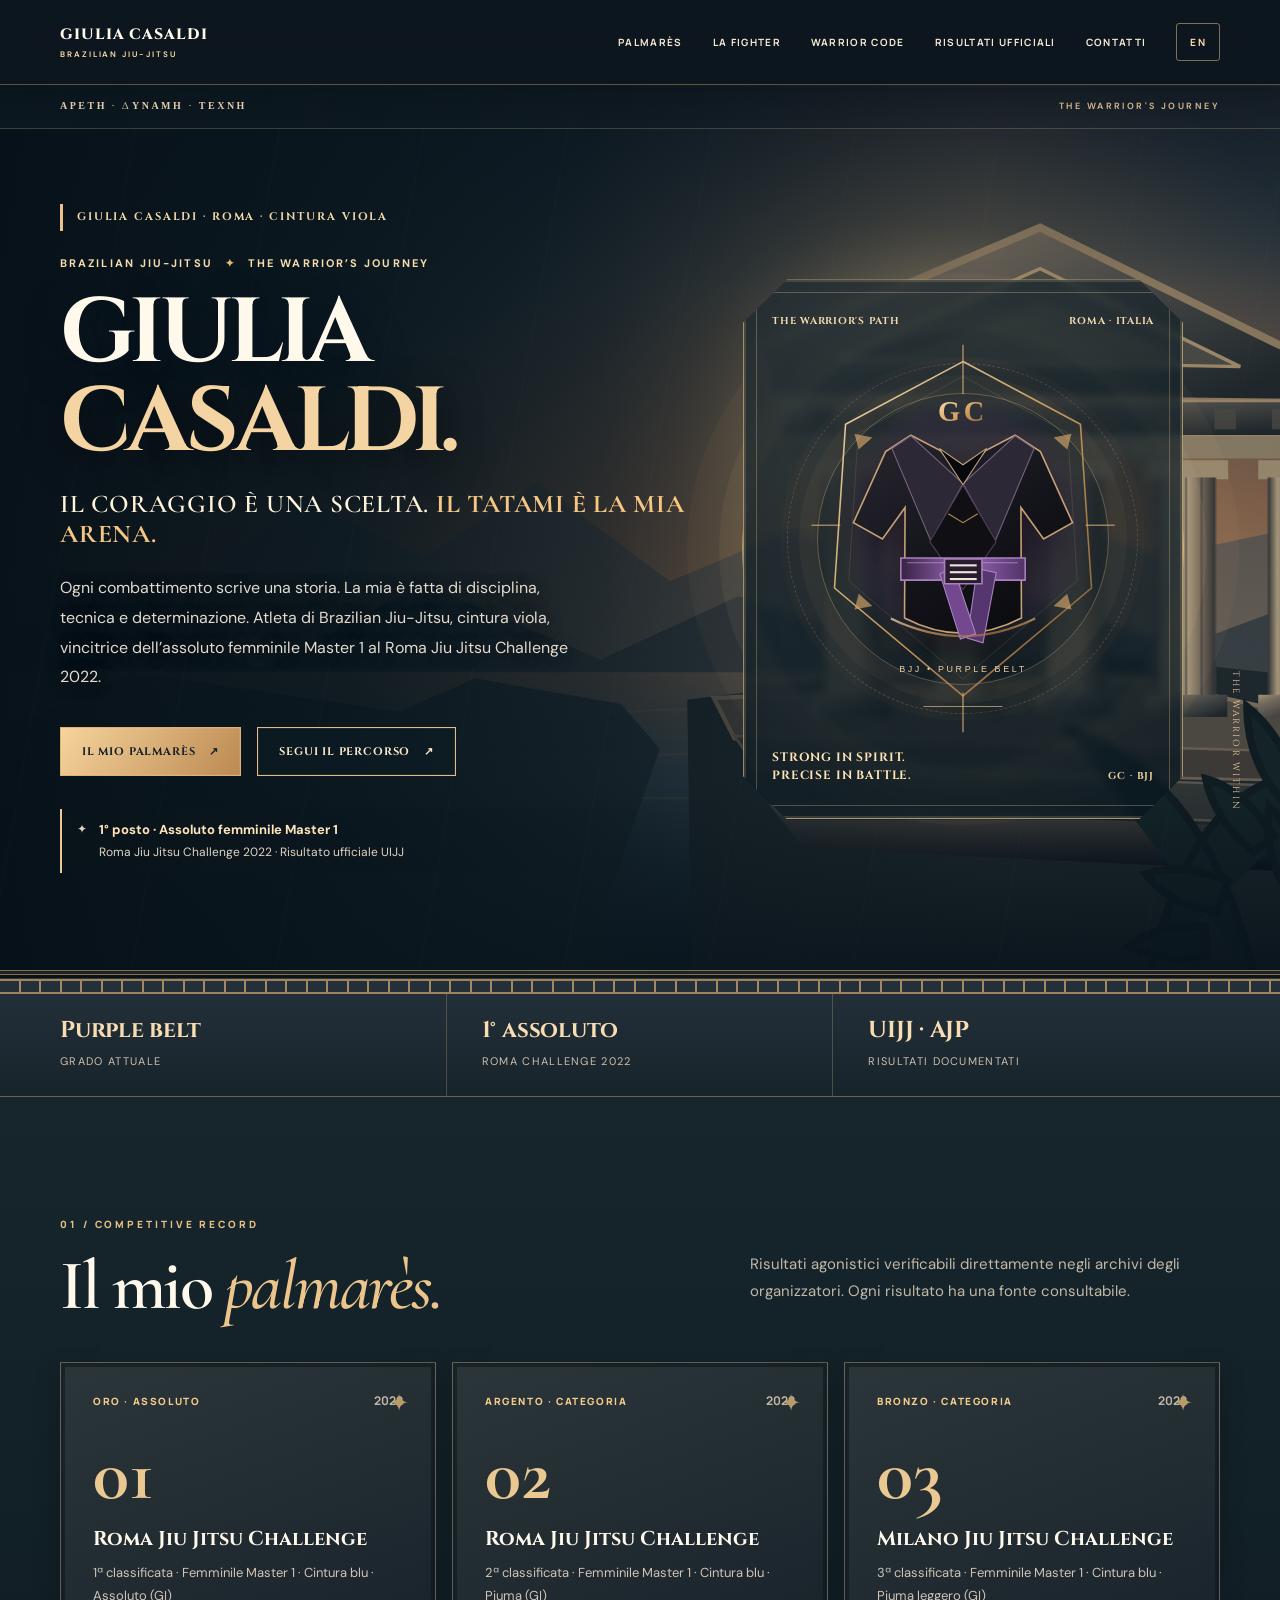
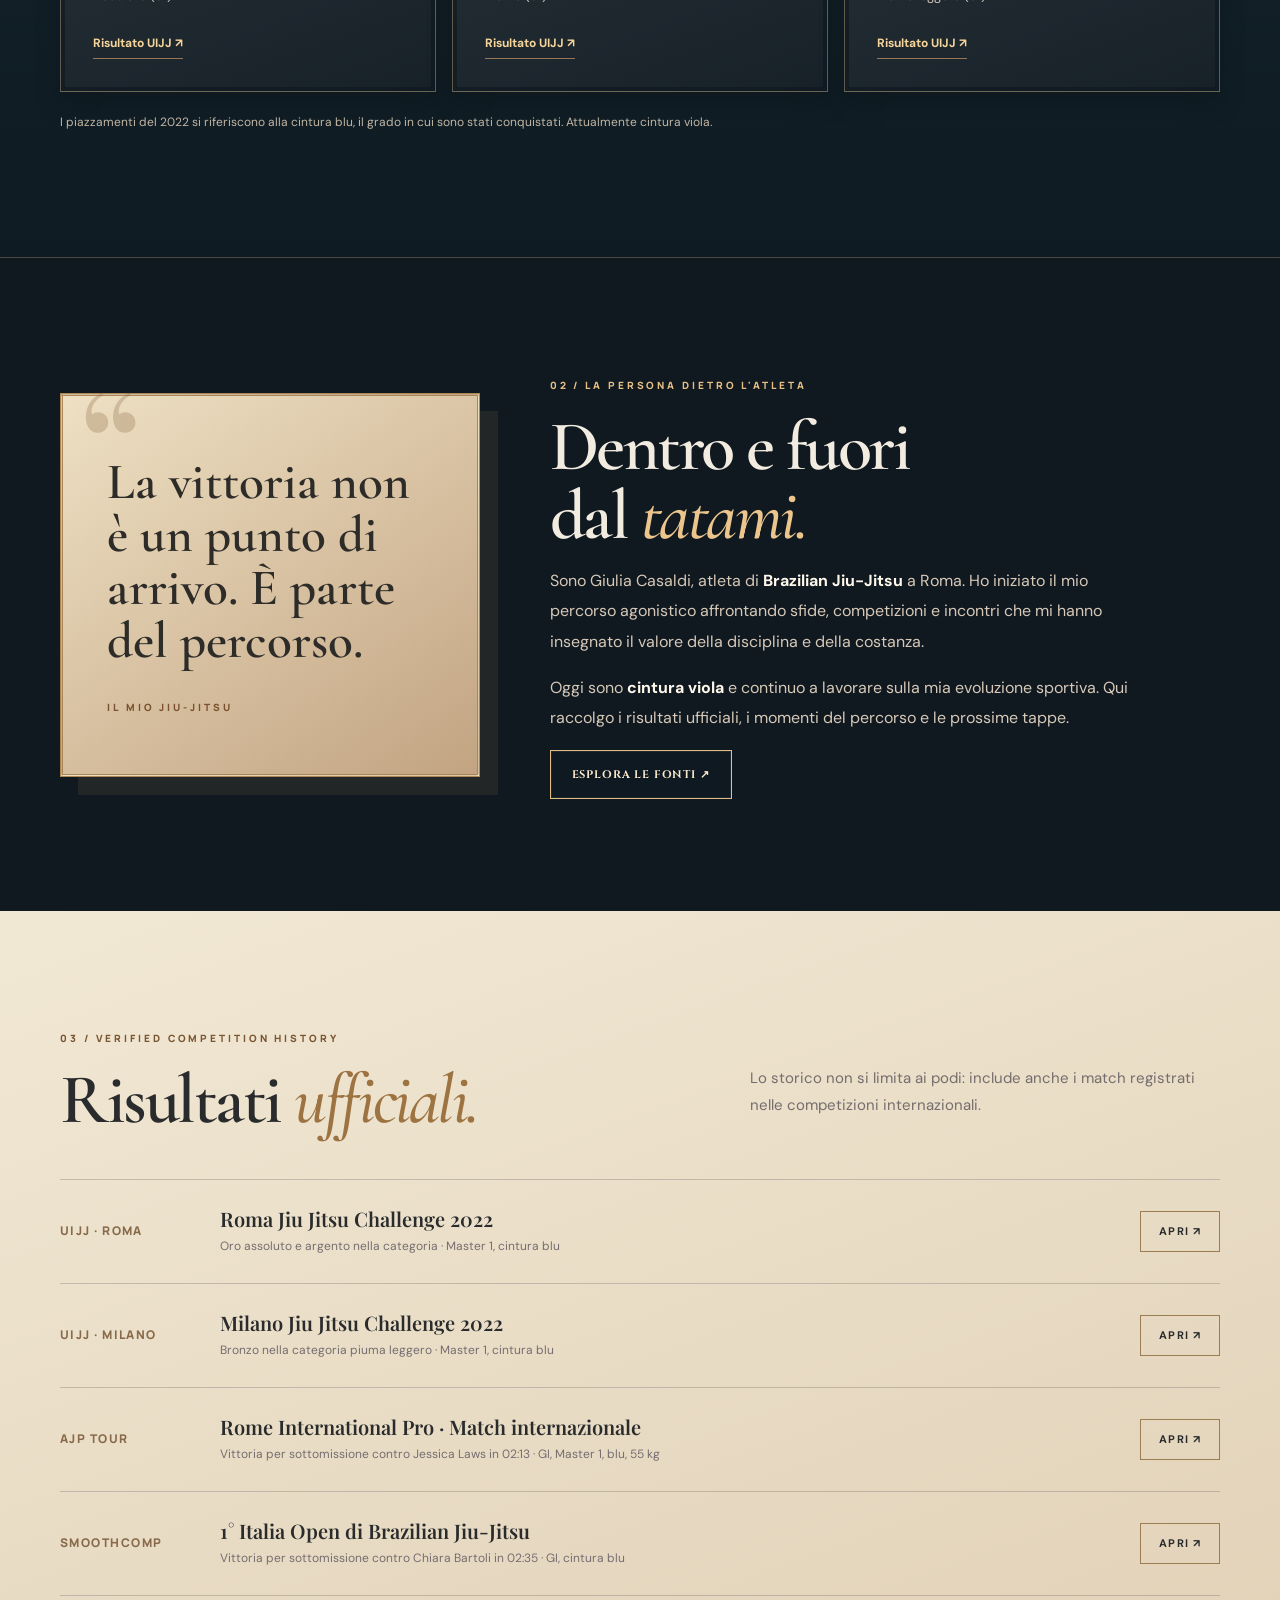
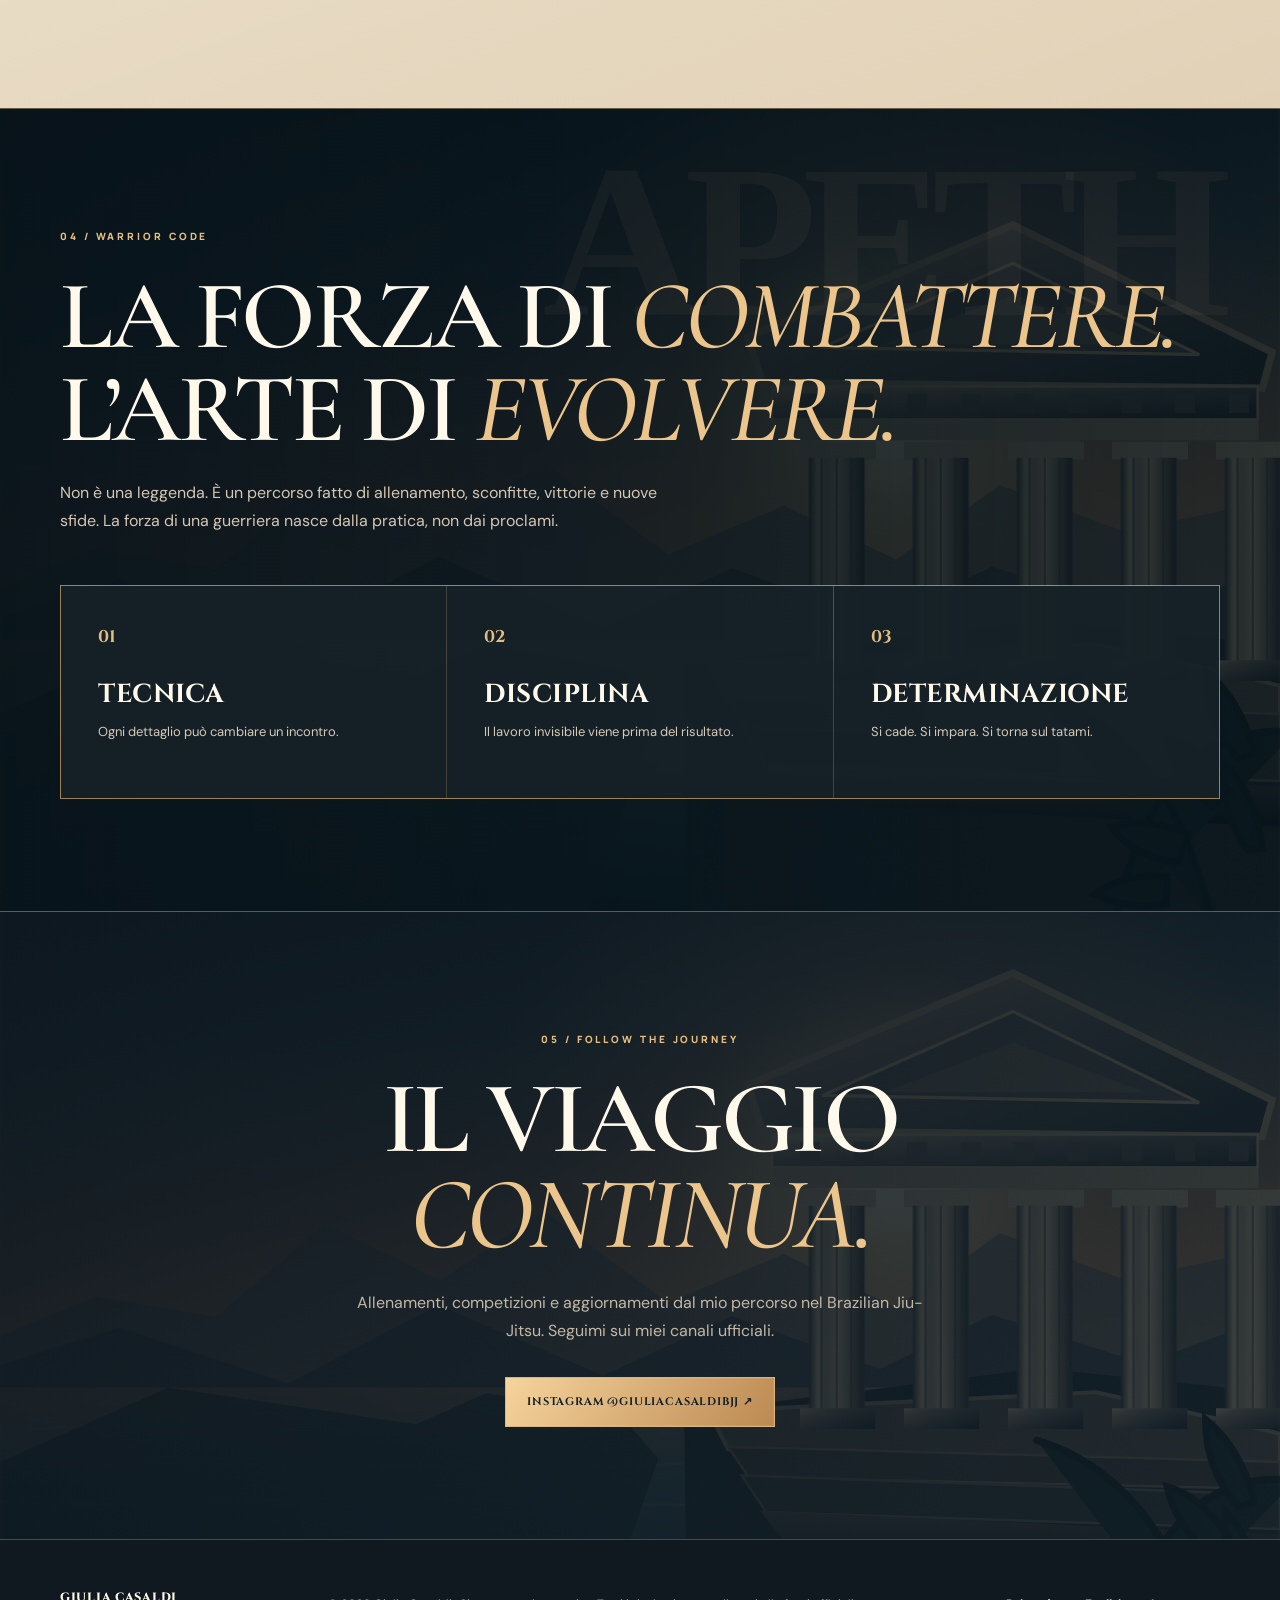
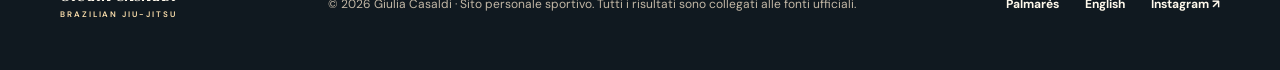
==== commit f1e8652c: "fix: preserve athlete-confirmed Instagram handle giuliacasaldijj" ====
--- a/index.html
+++ b/index.html
@@ -5,7 +5,7 @@
 <meta name="viewport" content="width=device-width,initial-scale=1">
 <title>Giulia Casaldi | Atleta e campionessa di Brazilian Jiu-Jitsu (BJJ)</title>
 <meta name="description" content="Sito ufficiale di Giulia Casaldi, atleta italiana di Brazilian Jiu-Jitsu, cintura viola. Vincitrice dell'assoluto al Roma Jiu Jitsu Challenge 2022. Risultati UIJJ e AJP.">
-<meta name="theme-color" content="#121016">
+<meta name="theme-color" content="#131a21">
 <meta name="robots" content="index,follow,max-image-preview:large">
 <link rel="canonical" href="https://gcasaldi.github.io/giuliacasaldibjj/">
 <link rel="alternate" hreflang="it" href="https://gcasaldi.github.io/giuliacasaldibjj/">
@@ -13,7 +13,6 @@
 <link rel="alternate" hreflang="x-default" href="https://gcasaldi.github.io/giuliacasaldibjj/">
 <meta property="og:type" content="profile">
 <meta property="og:locale" content="it_IT">
-<meta property="og:locale:alternate" content="en_US">
 <meta property="og:site_name" content="Giulia Casaldi | BJJ">
 <meta property="og:title" content="Giulia Casaldi — Brazilian Jiu-Jitsu Athlete & Champion">
 <meta property="og:description" content="Atleta BJJ • Cintura viola • Vincitrice dell'assoluto Roma Jiu Jitsu Challenge 2022 • Risultati ufficiali UIJJ e AJP.">
@@ -22,24 +21,24 @@
 <link rel="icon" href="favicon.svg" type="image/svg+xml">
 <link rel="stylesheet" href="style.css">
 <script type="application/ld+json">
-{"@context":"https://schema.org","@type":"Person","name":"Giulia Casaldi","url":"https://gcasaldi.github.io/giuliacasaldibjj/","description":"Atleta italiana di Brazilian Jiu-Jitsu, cintura viola. Prima classificata nella categoria assoluto femminile Master 1 cintura blu al Roma Jiu Jitsu Challenge 2022.","nationality":{"@type":"Country","name":"Italy"},"homeLocation":{"@type":"Place","name":"Roma, Italia"},"knowsAbout":["Brazilian Jiu-Jitsu","BJJ","Grappling"],"sameAs":["https://www.instagram.com/giuliacasaldijj/"],"@id":"https://gcasaldi.github.io/giuliacasaldibjj/#athlete","mainEntityOfPage":"https://gcasaldi.github.io/giuliacasaldibjj/"}
+{"@context":"https://schema.org","@type":"Person","name":"Giulia Casaldi","url":"https://gcasaldi.github.io/giuliacasaldibjj/","description":"Atleta italiana di Brazilian Jiu-Jitsu, cintura viola. Prima classificata nella categoria assoluto femminile Master 1 cintura blu al Roma Jiu Jitsu Challenge 2022.","nationality":{"@type":"Country","name":"Italy"},"homeLocation":{"@type":"Place","name":"Roma, Italia"},"knowsAbout":["Brazilian Jiu-Jitsu","BJJ","Grappling"],"sameAs":["https://www.instagram.com/giuliacasaldijj/","https://www.uijj.org/it/elenco-gare/roma-jiu-jitsu-challenge-2022","https://ajptour.com/de/event/522/schedule/matchlist?page=7"]}
 </script>
 </head>
 <body>
 <a class="skip" href="#main">Vai al contenuto</a>
 <header class="header"><nav class="nav wrap" aria-label="Navigazione principale">
 <a class="brand" href="#top" aria-label="Giulia Casaldi, torna all'inizio">GIULIA CASALDI<small>BRAZILIAN JIU-JITSU</small></a>
-<div class="navlinks"><a href="#risultati">Palmarès</a><a href="#storia">La mia storia</a><a href="#fonti">Risultati ufficiali</a><a href="#contatti">Contatti</a><a href="en/" class="lang" lang="en" aria-label="English version">EN</a></div>
+<div class="navlinks"><a href="#risultati">Palmarès</a><a href="#storia">La fighter</a><a href="#codice">Warrior code</a><a href="#fonti">Risultati ufficiali</a><a href="#contatti">Contatti</a><a href="en/" class="lang" lang="en" aria-label="English version">EN</a></div><details class="mobile-menu"><summary>MENU ☰</summary><div class="mobile-panel"><a href="#risultati">Palmarès</a><a href="#storia">La fighter</a><a href="#codice">Warrior code</a><a href="#fonti">Risultati ufficiali</a><a href="#contatti">Contatti</a><a href="en/" lang="en" aria-label="English version">English</a></div></details>
 </nav></header>
 <main id="main">
-<section class="hero" id="top" aria-labelledby="hero-title"><div class="wrap hero-grid">
-<div class="hero-copy"><span class="eyebrow">Roma, Italia · Brazilian Jiu-Jitsu · Cintura viola</span>
-<h1 id="hero-title">GIULIA<br><em>CASALDI.</em></h1>
-<p class="hero-lead">Atleta di Brazilian Jiu-Jitsu. Campionessa nell'assoluto al Roma Jiu Jitsu Challenge 2022. Una storia fatta di tecnica, determinazione e crescita continua.</p>
-<div class="cta-row"><a class="btn btn-primary" href="#risultati">Scopri il palmarès <span aria-hidden="true">↗</span></a><a class="btn btn-secondary" href="https://www.instagram.com/giuliacasaldijj/" target="_blank" rel="noopener noreferrer">Segui il percorso <span aria-hidden="true">↗</span></a></div>
+<section class="hero odyssey-hero" id="top" aria-labelledby="hero-title"><div class="hero-chapter" aria-hidden="true"><span>ΑΡΕΤΗ · ΔΥΝΑΜΗ · ΤΕΧΝΗ</span><span>THE WARRIOR'S JOURNEY</span></div><div class="wrap hero-grid">
+<div class="hero-copy"><span class="eyebrow">GIULIA CASALDI · ROMA · CINTURA VIOLA</span>
+<div class="hero-brow">BRAZILIAN JIU-JITSU <span aria-hidden="true">✦</span> THE WARRIOR’S JOURNEY</div><h1 id="hero-title">GIULIA<br><em>CASALDI.</em></h1><p class="hero-slogan">IL CORAGGIO È UNA SCELTA. <strong>IL TATAMI È LA MIA ARENA.</strong></p>
+<p class="hero-lead">Ogni combattimento scrive una storia. La mia è fatta di disciplina, tecnica e determinazione. Atleta di Brazilian Jiu-Jitsu, cintura viola, vincitrice dell’assoluto femminile Master 1 al Roma Jiu Jitsu Challenge 2022.</p>
+<div class="cta-row"><a class="btn btn-primary" href="#risultati">IL MIO PALMARÈS <span aria-hidden="true">↗</span></a><a class="btn btn-secondary" href="https://www.instagram.com/giuliacasaldijj/" target="_blank" rel="noopener noreferrer">SEGUI IL PERCORSO <span aria-hidden="true">↗</span></a></div>
 <div class="hero-proof"><span aria-hidden="true">✦</span><div><strong>1° posto · Assoluto femminile Master 1</strong>Roma Jiu Jitsu Challenge 2022 · Risultato ufficiale UIJJ</div></div>
 </div>
-<div class="art" aria-label="Identità visiva Giulia Casaldi, cintura viola"><div class="art-inner"><span class="gi">BJJ / ATHLETE / 001</span><span class="gc" aria-hidden="true">GC</span><span class="belt" aria-hidden="true"></span></div><span class="art-caption">THE ART OF NEVER GIVING UP</span></div>
+<div class="art" aria-label="Emblema BJJ su uno scenario illustrato ispirato all'antica Grecia"><div class="art-inner"><div class="art-corner"><span>THE WARRIOR'S PATH</span><span>ROMA · ITALIA</span></div><div class="greek-medallion"><span class="medallion-orbit" aria-hidden="true"></span><img class="crest-img" src="warrior-crest.svg" width="600" height="750" alt="Emblema sportivo illustrato originale con gi da Brazilian Jiu-Jitsu e cintura viola"></div><div class="art-bottom"><span>STRONG IN SPIRIT.<br>PRECISE IN BATTLE.</span><span>GC · BJJ</span></div></div><span class="art-caption">THE WARRIOR WITHIN</span></div>
 </div></section>
 <div class="bar" aria-label="Dati sportivi"><div class="wrap bar-inner"><div class="bar-item"><strong>Purple belt</strong><span>Grado attuale</span></div><div class="bar-item"><strong>1° assoluto</strong><span>Roma Challenge 2022</span></div><div class="bar-item"><strong>UIJJ · AJP</strong><span>Risultati documentati</span></div></div></div>
 <section class="section results" id="risultati" aria-labelledby="results-title"><div class="wrap">
@@ -61,7 +60,8 @@
 <div class="source"><span class="source-label">AJP Tour</span><div><h3>Rome International Pro · Match internazionale</h3><p>Vittoria per sottomissione contro Jessica Laws in 02:13 · GI, Master 1, blu, 55 kg</p></div><a href="https://ajptour.com/de/event/522/schedule/matchlist?page=7" target="_blank" rel="noopener noreferrer" aria-label="Apri match AJP Tour">Apri ↗</a></div>
 <div class="source"><span class="source-label">Smoothcomp</span><div><h3>1° Italia Open di Brazilian Jiu-Jitsu</h3><p>Vittoria per sottomissione contro Chiara Bartoli in 02:35 · GI, cintura blu</p></div><a href="https://bjjitalia.smoothcomp.com/en/event/7042/schedule/matchlist" target="_blank" rel="noopener noreferrer" aria-label="Apri incontro Smoothcomp">Apri ↗</a></div>
 </div></div></section>
-<section class="section contact" id="contatti" aria-labelledby="contact-title"><div class="wrap"><span class="eyebrow">04 / Follow the journey</span><h2 id="contact-title">Il prossimo capitolo <em>si scrive sul tatami.</em></h2><p>Allenamenti, competizioni e aggiornamenti dal mio percorso nel Brazilian Jiu-Jitsu. Seguimi sui miei canali ufficiali.</p><div class="cta-row"><a class="btn btn-primary" href="https://www.instagram.com/giuliacasaldijj/" target="_blank" rel="noopener noreferrer">Instagram @giuliacasaldibjj ↗</a></div></div></section>
+<section class="section warrior-code" id="codice" aria-labelledby="code-title"><div class="wrap"><div class="code-heading"><span class="eyebrow">04 / Warrior code</span><h2 id="code-title">LA FORZA DI <em>COMBATTERE.</em><br>L’ARTE DI <em>EVOLVERE.</em></h2><p>Non è una leggenda. È un percorso fatto di allenamento, sconfitte, vittorie e nuove sfide. La forza di una guerriera nasce dalla pratica, non dai proclami.</p></div><div class="code-grid"><div class="code-card"><span class="code-num">01</span><h3>TECNICA</h3><p>Ogni dettaglio può cambiare un incontro.</p></div><div class="code-card"><span class="code-num">02</span><h3>DISCIPLINA</h3><p>Il lavoro invisibile viene prima del risultato.</p></div><div class="code-card"><span class="code-num">03</span><h3>DETERMINAZIONE</h3><p>Si cade. Si impara. Si torna sul tatami.</p></div></div></div></section>
+<section class="section contact" id="contatti" aria-labelledby="contact-title"><div class="wrap"><span class="eyebrow">05 / Follow the journey</span><h2 id="contact-title">IL VIAGGIO <em>CONTINUA.</em></h2><p>Allenamenti, competizioni e aggiornamenti dal mio percorso nel Brazilian Jiu-Jitsu. Seguimi sui miei canali ufficiali.</p><div class="cta-row"><a class="btn btn-primary" href="https://www.instagram.com/giuliacasaldijj/" target="_blank" rel="noopener noreferrer">Instagram @giuliacasaldibjj ↗</a></div></div></section>
 </main>
 <footer class="footer"><div class="wrap footer-inner"><a class="brand" href="#top">GIULIA CASALDI<small>BRAZILIAN JIU-JITSU</small></a><small>© 2026 Giulia Casaldi · Sito personale sportivo. Tutti i risultati sono collegati alle fonti ufficiali.</small><div class="footer-links"><a href="#risultati">Palmarès</a><a href="en/" lang="en">English</a><a href="https://www.instagram.com/giuliacasaldijj/" target="_blank" rel="noopener noreferrer">Instagram ↗</a></div></div></footer>
 </body></html>
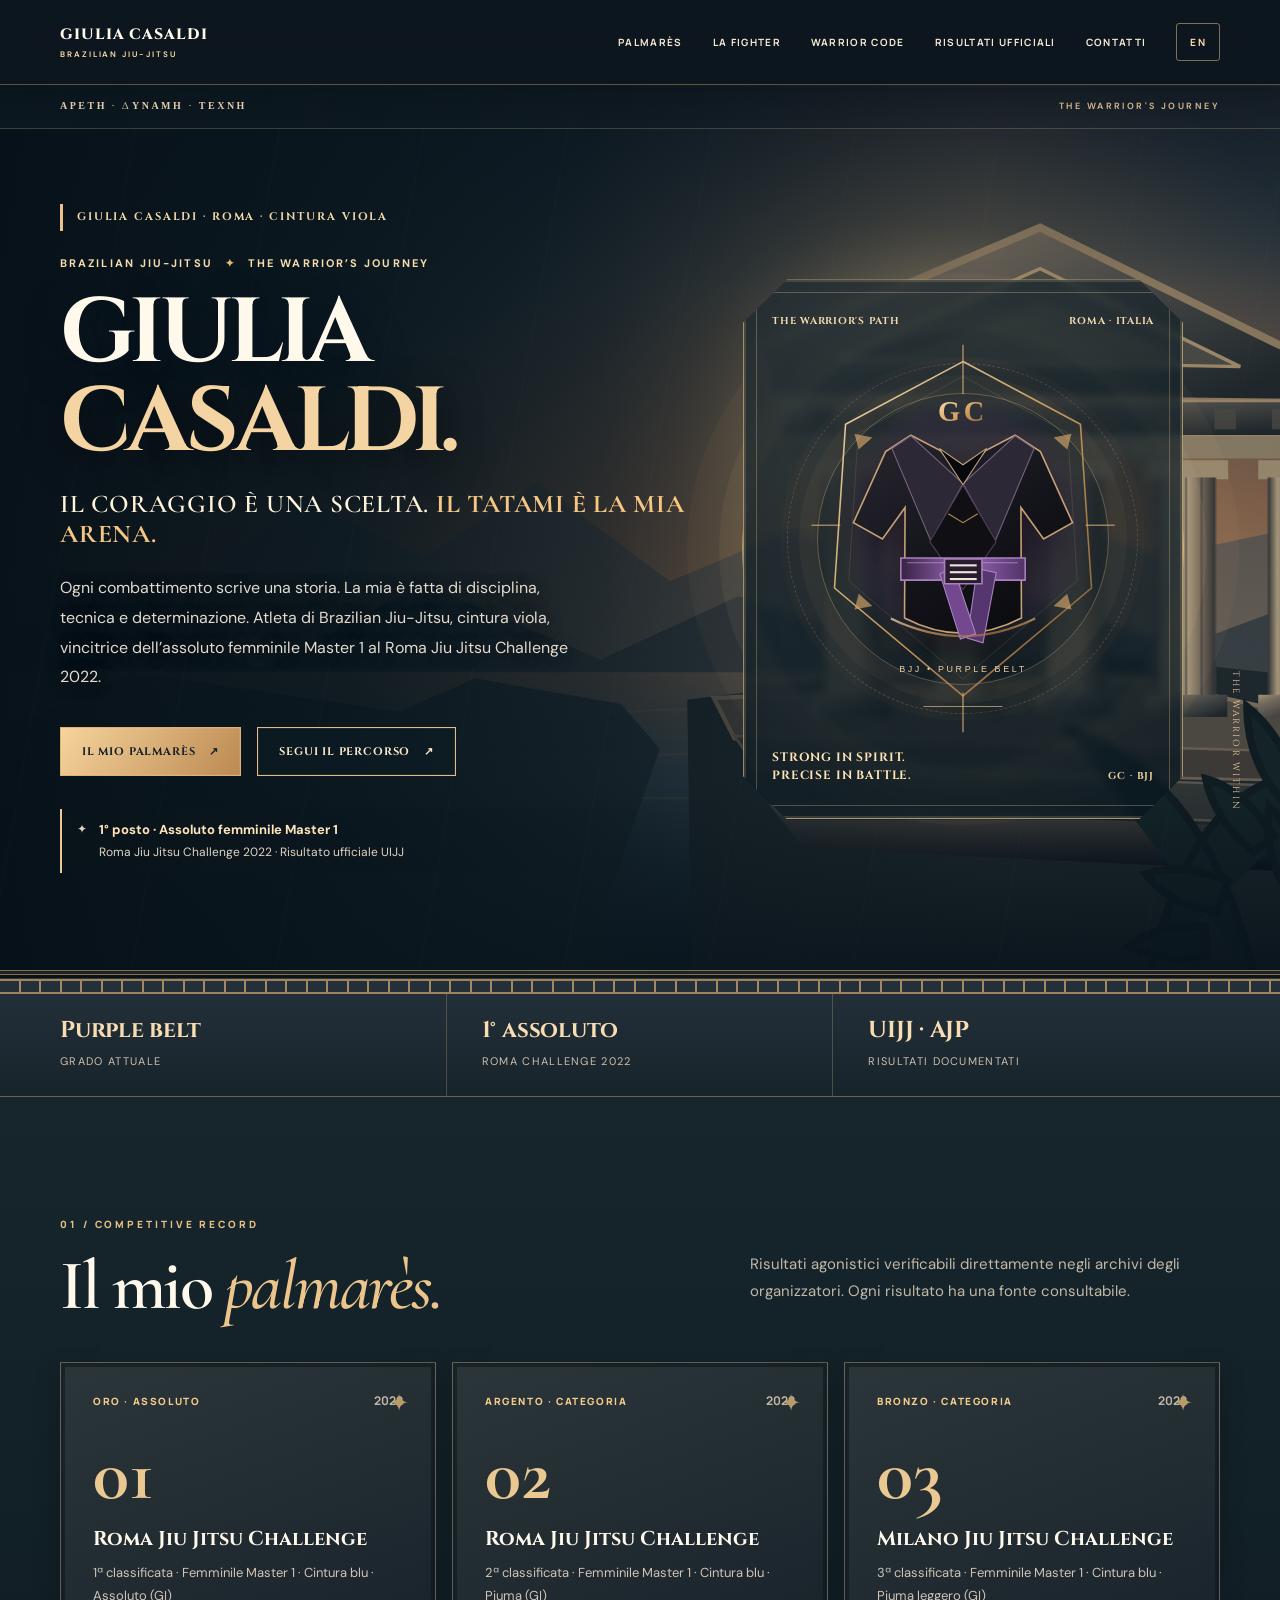
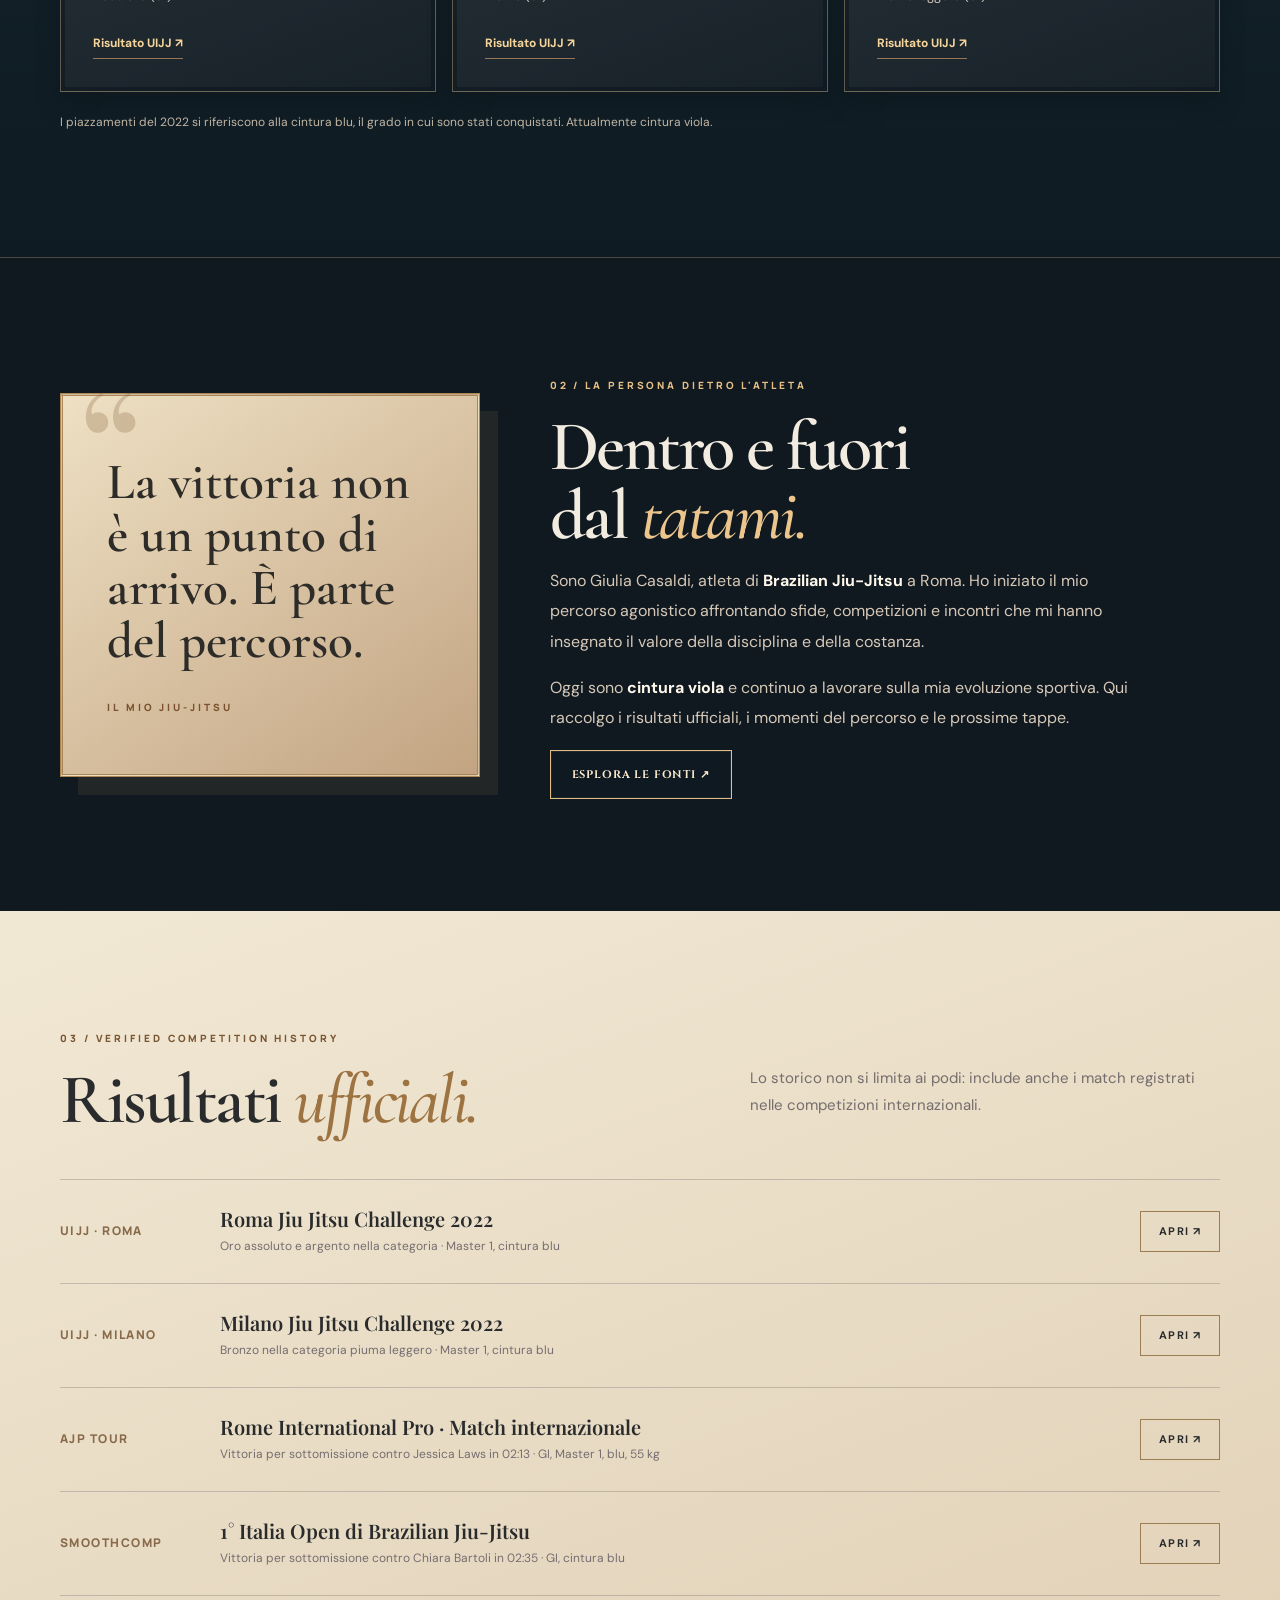
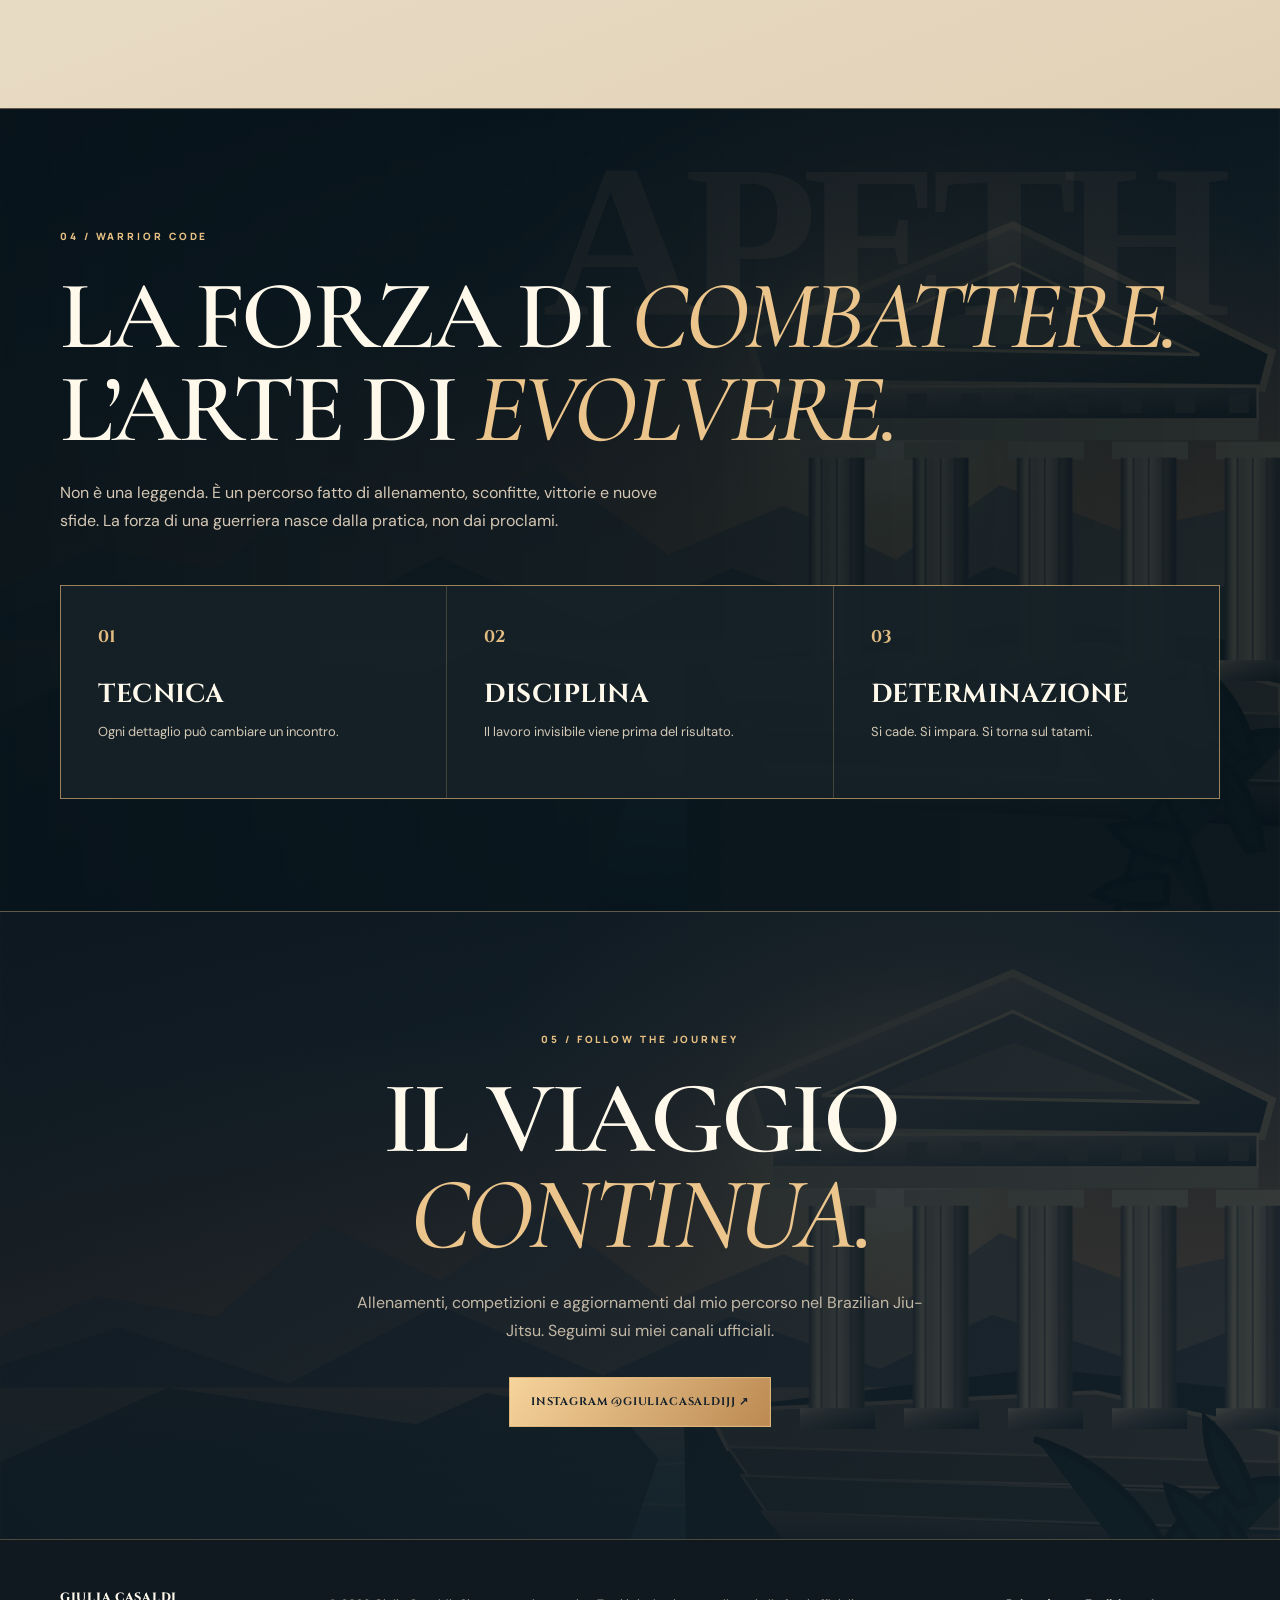
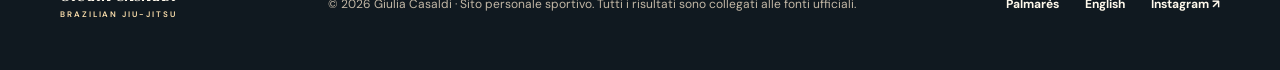
==== commit 4e64a427: "fix(bjj): align visible Instagram handle with verified owner-provided profile" ====
--- a/index.html
+++ b/index.html
@@ -61,7 +61,7 @@
 <div class="source"><span class="source-label">Smoothcomp</span><div><h3>1° Italia Open di Brazilian Jiu-Jitsu</h3><p>Vittoria per sottomissione contro Chiara Bartoli in 02:35 · GI, cintura blu</p></div><a href="https://bjjitalia.smoothcomp.com/en/event/7042/schedule/matchlist" target="_blank" rel="noopener noreferrer" aria-label="Apri incontro Smoothcomp">Apri ↗</a></div>
 </div></div></section>
 <section class="section warrior-code" id="codice" aria-labelledby="code-title"><div class="wrap"><div class="code-heading"><span class="eyebrow">04 / Warrior code</span><h2 id="code-title">LA FORZA DI <em>COMBATTERE.</em><br>L’ARTE DI <em>EVOLVERE.</em></h2><p>Non è una leggenda. È un percorso fatto di allenamento, sconfitte, vittorie e nuove sfide. La forza di una guerriera nasce dalla pratica, non dai proclami.</p></div><div class="code-grid"><div class="code-card"><span class="code-num">01</span><h3>TECNICA</h3><p>Ogni dettaglio può cambiare un incontro.</p></div><div class="code-card"><span class="code-num">02</span><h3>DISCIPLINA</h3><p>Il lavoro invisibile viene prima del risultato.</p></div><div class="code-card"><span class="code-num">03</span><h3>DETERMINAZIONE</h3><p>Si cade. Si impara. Si torna sul tatami.</p></div></div></div></section>
-<section class="section contact" id="contatti" aria-labelledby="contact-title"><div class="wrap"><span class="eyebrow">05 / Follow the journey</span><h2 id="contact-title">IL VIAGGIO <em>CONTINUA.</em></h2><p>Allenamenti, competizioni e aggiornamenti dal mio percorso nel Brazilian Jiu-Jitsu. Seguimi sui miei canali ufficiali.</p><div class="cta-row"><a class="btn btn-primary" href="https://www.instagram.com/giuliacasaldijj/" target="_blank" rel="noopener noreferrer">Instagram @giuliacasaldibjj ↗</a></div></div></section>
+<section class="section contact" id="contatti" aria-labelledby="contact-title"><div class="wrap"><span class="eyebrow">05 / Follow the journey</span><h2 id="contact-title">IL VIAGGIO <em>CONTINUA.</em></h2><p>Allenamenti, competizioni e aggiornamenti dal mio percorso nel Brazilian Jiu-Jitsu. Seguimi sui miei canali ufficiali.</p><div class="cta-row"><a class="btn btn-primary" href="https://www.instagram.com/giuliacasaldijj/" target="_blank" rel="noopener noreferrer">Instagram @giuliacasaldijj ↗</a></div></div></section>
 </main>
 <footer class="footer"><div class="wrap footer-inner"><a class="brand" href="#top">GIULIA CASALDI<small>BRAZILIAN JIU-JITSU</small></a><small>© 2026 Giulia Casaldi · Sito personale sportivo. Tutti i risultati sono collegati alle fonti ufficiali.</small><div class="footer-links"><a href="#risultati">Palmarès</a><a href="en/" lang="en">English</a><a href="https://www.instagram.com/giuliacasaldijj/" target="_blank" rel="noopener noreferrer">Instagram ↗</a></div></div></footer>
 </body></html>
